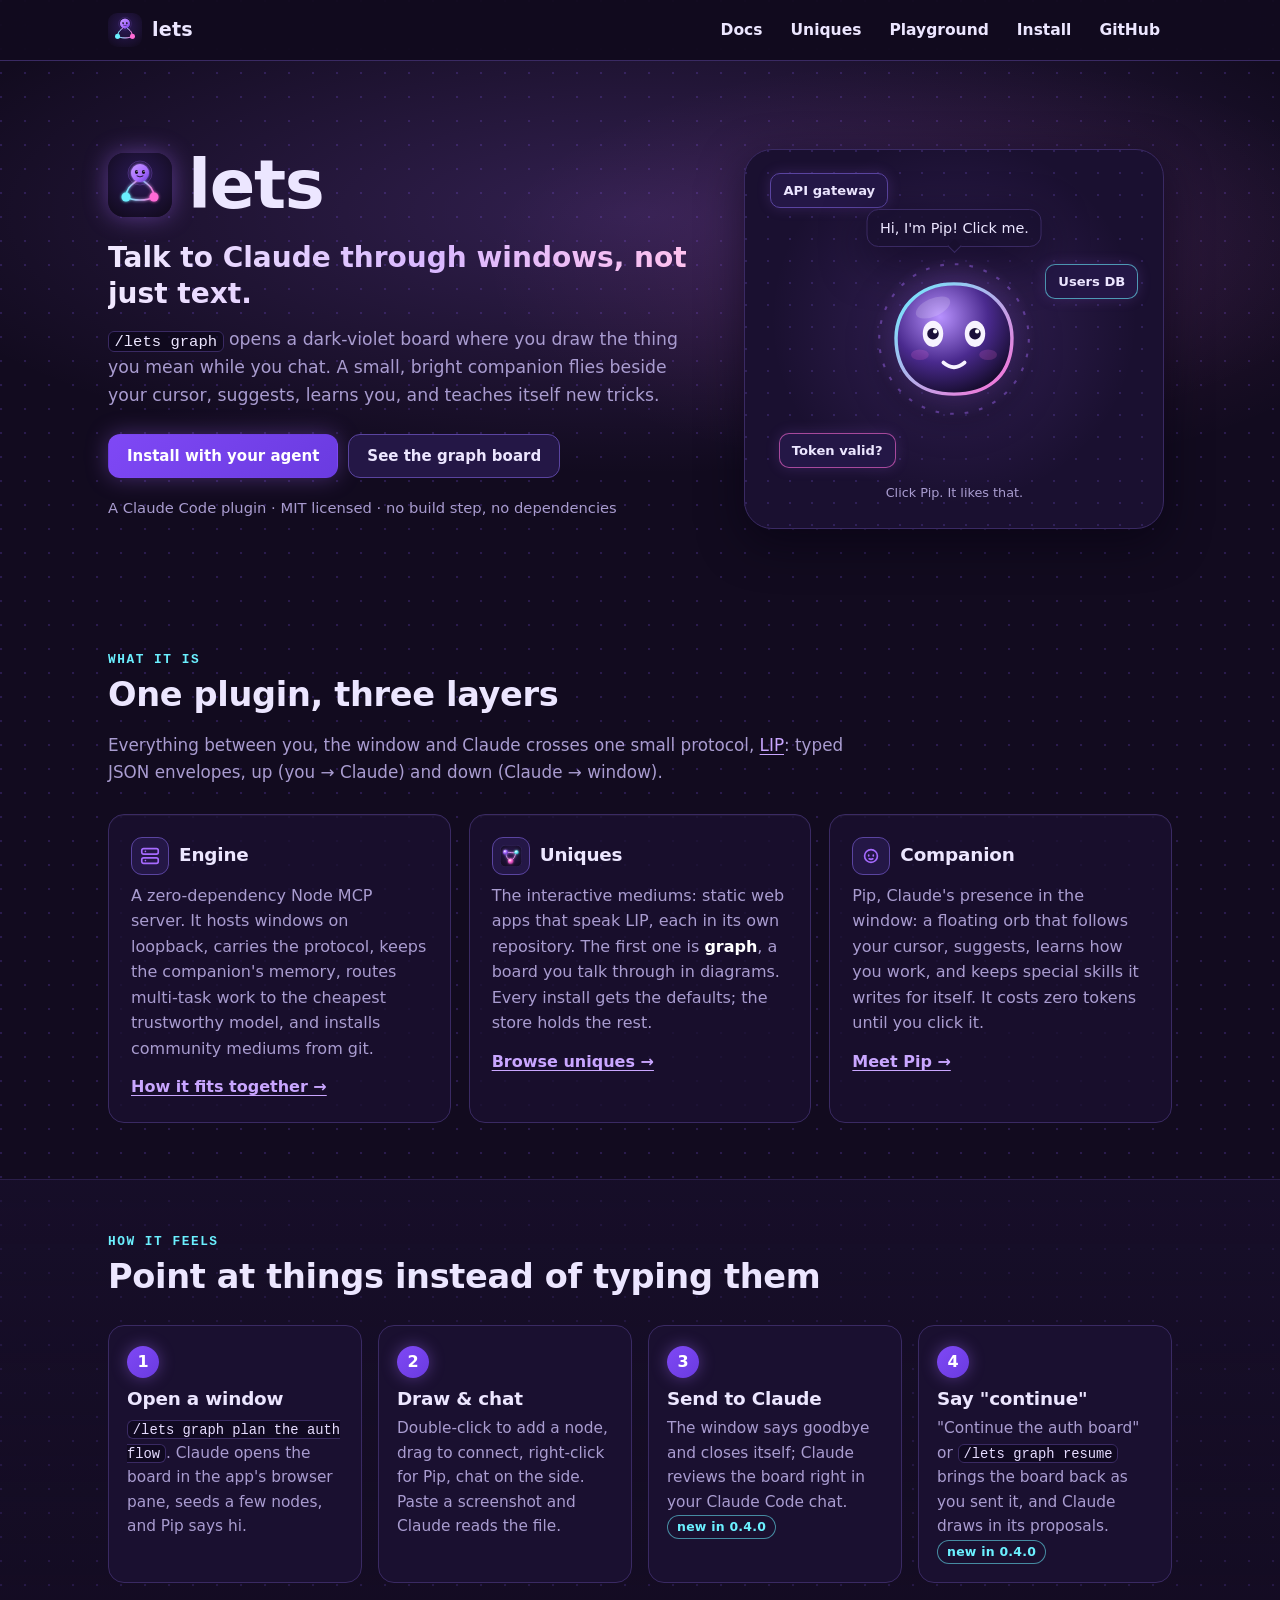
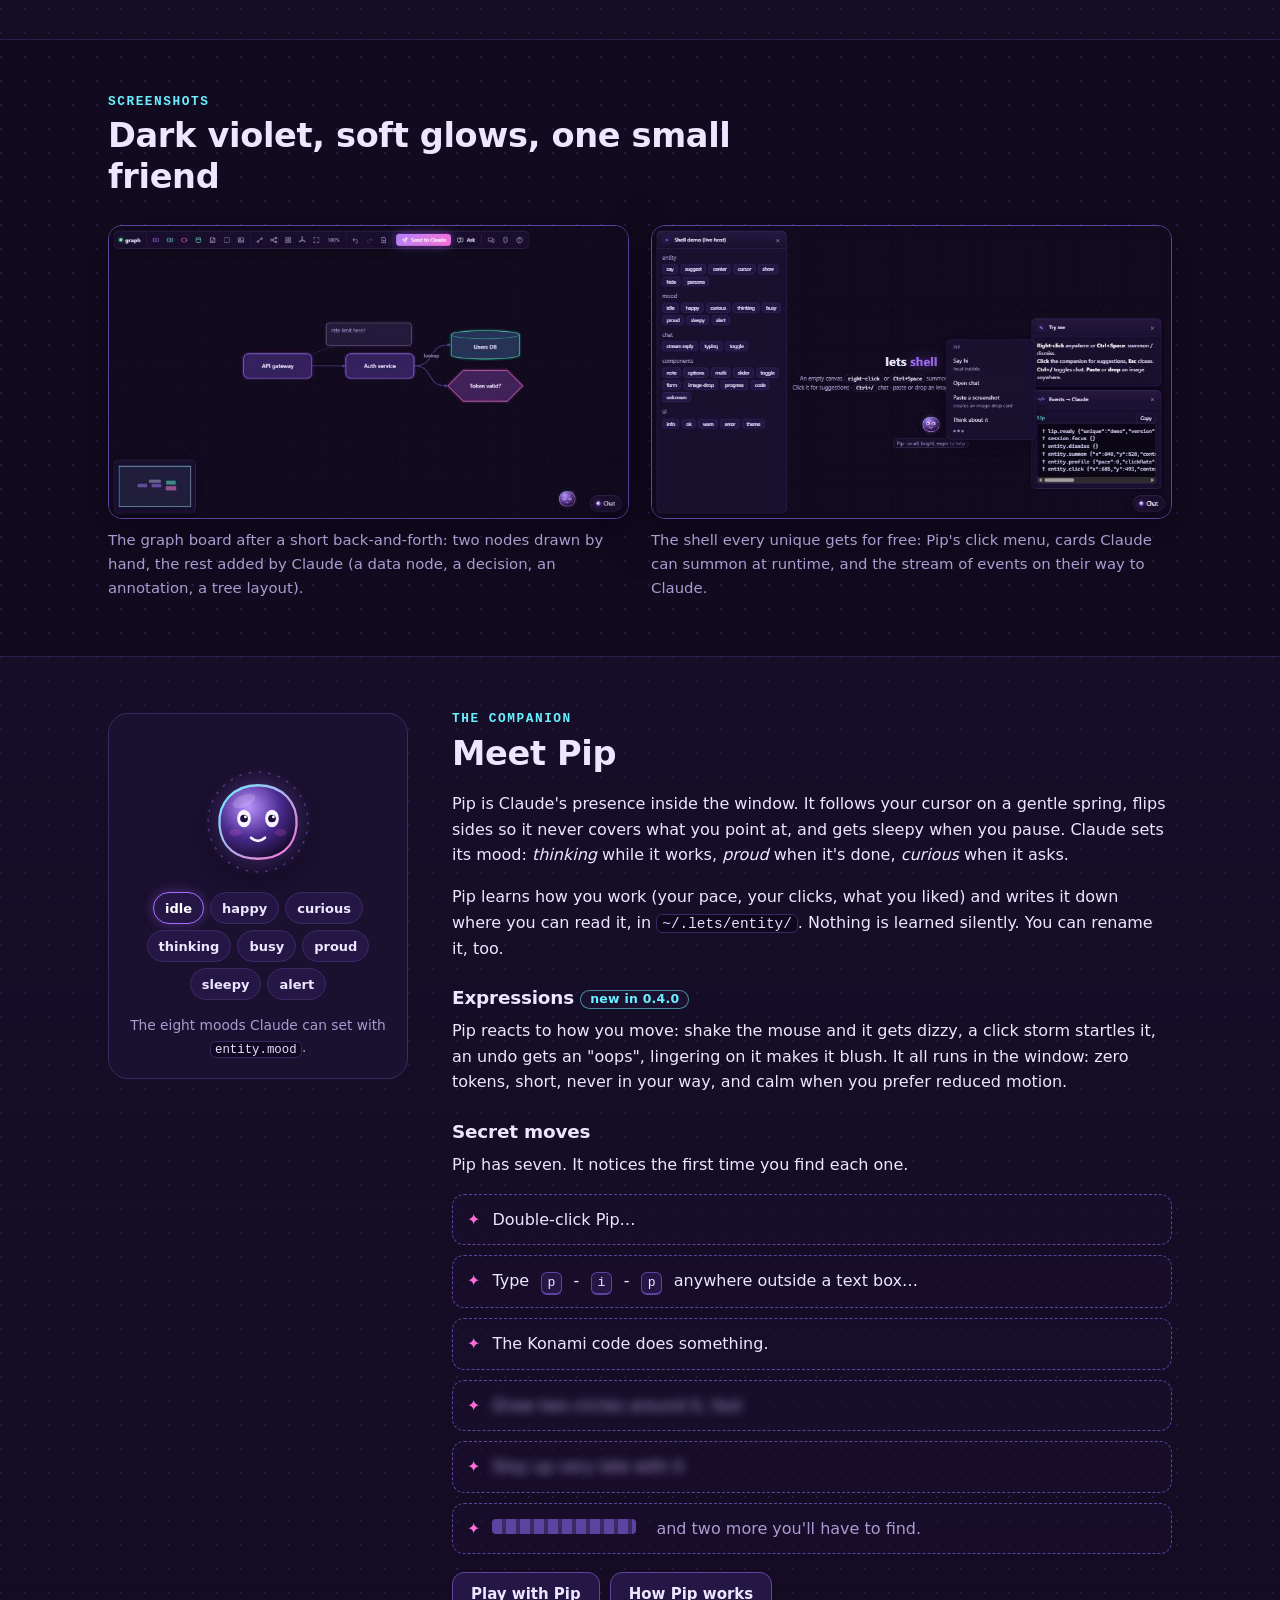
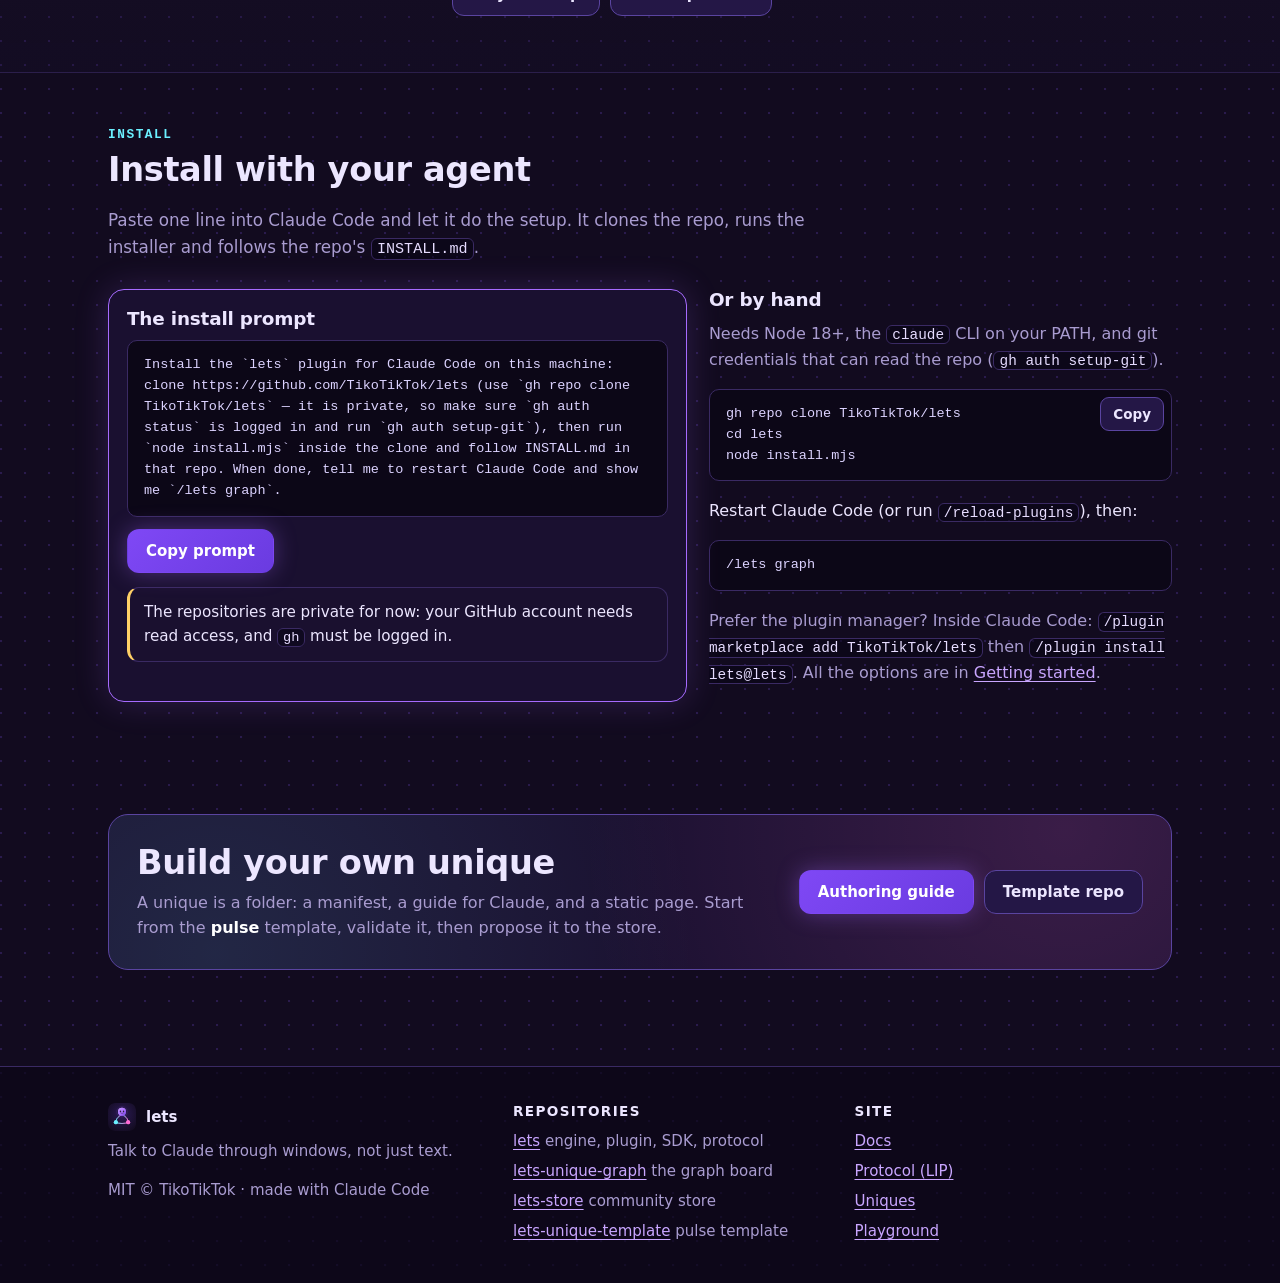
==== index.html @ 028261a5 "site: landing, docs (getting started, companion, uniques, graph, protocol, architecture), uniques, P" ====
<!doctype html>
<html lang="en">
<head>
  <meta charset="utf-8">
  <meta name="viewport" content="width=device-width, initial-scale=1">
  <title>lets</title>
  <meta name="description" content="lets is a Claude Code plugin: talk to Claude through interactive windows (a graph board first), with a small companion, Pip, that flies beside your cursor.">
  <meta name="theme-color" content="#120b1f">
  <link rel="icon" href="./assets/logo.svg" type="image/svg+xml">
  <link rel="stylesheet" href="./css/site.css">
  <script type="module" src="./js/site.js"></script>
</head>
<body>
<a class="skip-link" href="#main">Skip to content</a>
<header class="site-header">
  <div class="wrap">
    <a class="brand" href="./index.html"><img src="./assets/logo.svg" alt="" width="34" height="34">lets</a>
    <button class="btn btn-sm nav-toggle" type="button" aria-expanded="false" aria-controls="site-nav">Menu</button>
    <nav class="site-nav" id="site-nav" aria-label="Main">
      <ul>
        <li><a href="./docs/index.html">Docs</a></li>
        <li><a href="./uniques.html">Uniques</a></li>
        <li><a href="./playground.html">Playground</a></li>
        <li><a href="#install">Install</a></li>
        <li><a href="https://github.com/TikoTikTok/lets">GitHub</a></li>
      </ul>
    </nav>
  </div>
</header>

<main id="main">
  <!-- ============================================================ hero -->
  <section class="hero" aria-labelledby="hero-title">
    <div class="wrap">
      <div>
        <div class="hero-title">
          <img src="./assets/logo.svg" alt="" width="64" height="64">
          <h1 id="hero-title">lets</h1>
        </div>
        <p class="tagline">Talk to Claude through windows, not just text.</p>
        <p class="hero-lead"><code>/lets graph</code> opens a dark-violet board where you draw the thing you mean while you chat. A small, bright companion flies beside your cursor, suggests, learns you, and teaches itself new tricks.</p>
        <div class="btn-row">
          <a class="btn btn-primary" href="#install">Install with your agent</a>
          <a class="btn" href="./docs/graph.html">See the graph board</a>
        </div>
        <p class="dim" style="margin-top:18px;font-size:.92rem">A Claude Code plugin · MIT licensed · no build step, no dependencies</p>
      </div>

      <div class="hero-stage">
        <div class="stage-card">
          <span class="stage-node n1" aria-hidden="true">API gateway</span>
          <span class="stage-node n2" aria-hidden="true">Users DB</span>
          <span class="stage-node n3" aria-hidden="true">Token valid?</span>
          <div class="pip-holder">
            <div class="pip-bubble" role="status" data-open="false"></div>
            <button class="pip" id="pip-hero" type="button" data-mood="idle" data-doze="1"
              data-greet="Hi, I'm Pip! Click me."
              data-lines="Right-click anywhere in a window to call me.|Draw it. Claude reads the same board.|Press Send to Claude and I'll see you in the chat ✦|I learn how you work, and I write it down."
              aria-label="Pip, the companion. Press to boop.">
              <span class="pip-bob"><span class="pip-squash">
                <svg viewBox="-32 -32 64 64" aria-hidden="true" focusable="false">
                  <defs>
                    <radialGradient id="pa1"><stop offset="0" class="g0"/><stop offset="1" class="g1"/></radialGradient>
                    <radialGradient id="pb1" cx="38%" cy="30%" r="75%"><stop offset="0" class="b0"/><stop offset=".55" class="b1"/><stop offset="1" class="b2"/></radialGradient>
                    <linearGradient id="pr1" x1="0" y1="0" x2="1" y2="1"><stop offset="0" class="r0"/><stop offset="1" class="r1"/></linearGradient>
                  </defs>
                  <circle class="pip-aura" r="31" fill="url(#pa1)"/>
                  <circle class="pip-ring" r="28.5"/>
                  <g class="pip-body">
                    <path class="pip-blob" d="M0-21C14-21 23-11 22 2 21 15 12 21 0 21S-21 15-22 2C-23-11-14-21 0-21Z" fill="url(#pb1)" stroke="url(#pr1)"/>
                    <ellipse class="pip-shine" cx="-8" cy="-12" rx="7" ry="3.4" transform="rotate(-24 -8 -12)"/>
                    <ellipse class="pip-cheek" cx="-13" cy="6" rx="3.4" ry="2"/><ellipse class="pip-cheek" cx="13" cy="6" rx="3.4" ry="2"/>
                    <g class="pip-blinker">
                      <g transform="translate(-8 -2)"><g class="pip-eye pip-eye-l"><ellipse class="pip-white" rx="3.9" ry="5"/><g class="pip-pupil"><circle r="2.2"/><circle class="pip-glint" cx=".8" cy="-.9" r=".8"/></g><path class="pip-arc" d="M-3.8 1.4Q0-3.6 3.8 1.4"/></g></g>
                      <g transform="translate(8 -2)"><g class="pip-eye pip-eye-r"><ellipse class="pip-white" rx="3.9" ry="5"/><g class="pip-pupil"><circle r="2.2"/><circle class="pip-glint" cx=".8" cy="-.9" r=".8"/></g><path class="pip-arc" d="M-3.8 1.4Q0-3.6 3.8 1.4"/></g></g>
                    </g>
                    <path class="pip-mouth pip-m-smile" d="M-4 9Q0 12.5 4 9"/><path class="pip-mouth pip-m-flat" d="M-3 10.5H3"/><ellipse class="pip-mouth pip-m-o" cx="0" cy="10.5" rx="2" ry="2.4"/>
                    <text class="pip-z" x="13" y="-15">z</text>
                  </g>
                  <g class="pip-orbit"><circle cx="0" cy="-28.5" r="2.6"/></g>
                </svg>
              </span></span>
              <svg class="pip-heart" viewBox="0 0 24 24" aria-hidden="true" focusable="false"><path fill="currentColor" d="M12 21s-7.5-4.6-9.6-9.2C1 8.6 3 5 6.6 5c2.1 0 3.6 1.2 4.4 2.6h2C13.8 6.2 15.3 5 17.4 5 21 5 23 8.6 21.6 11.8 19.5 16.4 12 21 12 21z"/></svg>
            </button>
          </div>
          <p class="stage-hint">Click Pip. It likes that.</p>
        </div>
      </div>
    </div>
  </section>

  <!-- ============================================================ (a) what it is -->
  <section class="section" aria-labelledby="what-title">
    <div class="wrap">
      <div class="section-head">
        <span class="eyebrow">What it is</span>
        <h2 id="what-title">One plugin, three layers</h2>
        <p>Everything between you, the window and Claude crosses one small protocol, <a href="./docs/protocol.html">LIP</a>: typed JSON envelopes, up (you → Claude) and down (Claude → window).</p>
      </div>
      <div class="cards">
        <article class="card">
          <h3><span class="card-icon" aria-hidden="true"><svg viewBox="0 0 24 24" fill="none" stroke="currentColor" stroke-width="1.8" stroke-linecap="round"><rect x="3" y="4" width="18" height="6" rx="2"/><rect x="3" y="14" width="18" height="6" rx="2"/><path d="M7 7h.01M7 17h.01"/></svg></span>Engine</h3>
          <p>A zero-dependency Node MCP server. It hosts windows on loopback, carries the protocol, keeps the companion's memory, routes multi-task work to the cheapest trustworthy model, and installs community mediums from git.</p>
          <p><a class="more" href="./docs/architecture.html">How it fits together →</a></p>
        </article>
        <article class="card">
          <h3><span class="card-icon" aria-hidden="true"><img src="./assets/graph-icon.svg" alt="" width="22" height="22"></span>Uniques</h3>
          <p>The interactive mediums: static web apps that speak LIP, each in its own repository. The first one is <strong>graph</strong>, a board you talk through in diagrams. Every install gets the defaults; the store holds the rest.</p>
          <p><a class="more" href="./uniques.html">Browse uniques →</a></p>
        </article>
        <article class="card">
          <h3><span class="card-icon" aria-hidden="true"><svg viewBox="0 0 24 24" fill="none" stroke="currentColor" stroke-width="1.8" stroke-linecap="round"><circle cx="12" cy="12" r="7"/><path d="M9.5 11v1M14.5 11v1M10 15c1.2.8 2.8.8 4 0"/></svg></span>Companion</h3>
          <p>Pip, Claude's presence in the window: a floating orb that follows your cursor, suggests, learns how you work, and keeps special skills it writes for itself. It costs zero tokens until you click it.</p>
          <p><a class="more" href="./docs/companion.html">Meet Pip →</a></p>
        </article>
      </div>
    </div>
  </section>

  <!-- ============================================================ (b) how it feels -->
  <section class="section section-alt" aria-labelledby="feel-title">
    <div class="wrap">
      <div class="section-head">
        <span class="eyebrow">How it feels</span>
        <h2 id="feel-title">Point at things instead of typing them</h2>
      </div>
      <ol class="steps">
        <li>
          <h3>Open a window</h3>
          <p><code>/lets graph plan the auth flow</code>. Claude opens the board in the app's browser pane, seeds a few nodes, and Pip says hi.</p>
        </li>
        <li>
          <h3>Draw &amp; chat</h3>
          <p>Double-click to add a node, drag to connect, right-click for Pip, chat on the side. Paste a screenshot and Claude reads the file.</p>
        </li>
        <li>
          <h3>Send to Claude</h3>
          <p>The window says goodbye and closes itself; Claude reviews the board right in your Claude Code chat. <span class="badge badge-new">new in 0.4.0</span></p>
        </li>
        <li>
          <h3>Say "continue"</h3>
          <p>"Continue the auth board" or <code>/lets graph resume</code> brings the board back as you sent it, and Claude draws in its proposals. <span class="badge badge-new">new in 0.4.0</span></p>
        </li>
      </ol>
    </div>
  </section>

  <!-- ============================================================ (c) screenshots -->
  <section class="section" aria-labelledby="shots-title">
    <div class="wrap">
      <div class="section-head">
        <span class="eyebrow">Screenshots</span>
        <h2 id="shots-title">Dark violet, soft glows, one small friend</h2>
      </div>
      <div class="shots">
        <figure class="shot">
          <img src="./assets/screenshot-graph.jpg" width="800" height="450" loading="lazy"
            alt="The graph board: an API gateway node connects to an Auth service node, which looks up a Users DB and leads to a 'Token valid?' decision; a sticky note asks 'rate-limit here?'; Pip floats bottom-right next to the Chat button.">
          <figcaption>The graph board after a short back-and-forth: two nodes drawn by hand, the rest added by Claude (a data node, a decision, an annotation, a tree layout).</figcaption>
        </figure>
        <figure class="shot">
          <img src="./assets/screenshot-companion.jpg" width="800" height="450" loading="lazy"
            alt="The shell demo: a control panel on the left, Pip in the middle with its suggestion menu open (Say hi, Open chat, Paste a screenshot, Think about it), and on the right a help card and a live log of events on their way to Claude.">
          <figcaption>The shell every unique gets for free: Pip's click menu, cards Claude can summon at runtime, and the stream of events on their way to Claude.</figcaption>
        </figure>
      </div>
    </div>
  </section>

  <!-- ============================================================ (d) Pip -->
  <section class="section section-alt" aria-labelledby="pip-title">
    <div class="wrap pip-teaser">
      <div class="pip-panel">
        <div class="pip-holder">
          <div class="pip-bubble" role="status" data-open="false"></div>
          <button class="pip pip-sm" id="pip-moods" type="button" data-mood="idle" aria-label="Pip, showing a mood. Press to boop.">
            <span class="pip-bob"><span class="pip-squash">
              <svg viewBox="-32 -32 64 64" aria-hidden="true" focusable="false">
                <defs>
                  <radialGradient id="pa2"><stop offset="0" class="g0"/><stop offset="1" class="g1"/></radialGradient>
                  <radialGradient id="pb2" cx="38%" cy="30%" r="75%"><stop offset="0" class="b0"/><stop offset=".55" class="b1"/><stop offset="1" class="b2"/></radialGradient>
                  <linearGradient id="pr2" x1="0" y1="0" x2="1" y2="1"><stop offset="0" class="r0"/><stop offset="1" class="r1"/></linearGradient>
                </defs>
                <circle class="pip-aura" r="31" fill="url(#pa2)"/>
                <circle class="pip-ring" r="28.5"/>
                <g class="pip-body">
                  <path class="pip-blob" d="M0-21C14-21 23-11 22 2 21 15 12 21 0 21S-21 15-22 2C-23-11-14-21 0-21Z" fill="url(#pb2)" stroke="url(#pr2)"/>
                  <ellipse class="pip-shine" cx="-8" cy="-12" rx="7" ry="3.4" transform="rotate(-24 -8 -12)"/>
                  <ellipse class="pip-cheek" cx="-13" cy="6" rx="3.4" ry="2"/><ellipse class="pip-cheek" cx="13" cy="6" rx="3.4" ry="2"/>
                  <g class="pip-blinker">
                    <g transform="translate(-8 -2)"><g class="pip-eye pip-eye-l"><ellipse class="pip-white" rx="3.9" ry="5"/><g class="pip-pupil"><circle r="2.2"/><circle class="pip-glint" cx=".8" cy="-.9" r=".8"/></g><path class="pip-arc" d="M-3.8 1.4Q0-3.6 3.8 1.4"/></g></g>
                    <g transform="translate(8 -2)"><g class="pip-eye pip-eye-r"><ellipse class="pip-white" rx="3.9" ry="5"/><g class="pip-pupil"><circle r="2.2"/><circle class="pip-glint" cx=".8" cy="-.9" r=".8"/></g><path class="pip-arc" d="M-3.8 1.4Q0-3.6 3.8 1.4"/></g></g>
                  </g>
                  <path class="pip-mouth pip-m-smile" d="M-4 9Q0 12.5 4 9"/><path class="pip-mouth pip-m-flat" d="M-3 10.5H3"/><ellipse class="pip-mouth pip-m-o" cx="0" cy="10.5" rx="2" ry="2.4"/>
                  <text class="pip-z" x="13" y="-15">z</text>
                </g>
                <g class="pip-orbit"><circle cx="0" cy="-28.5" r="2.6"/></g>
              </svg>
            </span></span>
            <svg class="pip-heart" viewBox="0 0 24 24" aria-hidden="true" focusable="false"><path fill="currentColor" d="M12 21s-7.5-4.6-9.6-9.2C1 8.6 3 5 6.6 5c2.1 0 3.6 1.2 4.4 2.6h2C13.8 6.2 15.3 5 17.4 5 21 5 23 8.6 21.6 11.8 19.5 16.4 12 21 12 21z"/></svg>
          </button>
        </div>
        <div class="mood-chips" role="group" aria-label="Pip's moods" data-pip-controls="pip-moods">
          <button class="chip" type="button" data-mood="idle" aria-pressed="true">idle</button>
          <button class="chip" type="button" data-mood="happy" aria-pressed="false">happy</button>
          <button class="chip" type="button" data-mood="curious" aria-pressed="false">curious</button>
          <button class="chip" type="button" data-mood="thinking" aria-pressed="false">thinking</button>
          <button class="chip" type="button" data-mood="busy" aria-pressed="false">busy</button>
          <button class="chip" type="button" data-mood="proud" aria-pressed="false">proud</button>
          <button class="chip" type="button" data-mood="sleepy" aria-pressed="false">sleepy</button>
          <button class="chip" type="button" data-mood="alert" aria-pressed="false">alert</button>
        </div>
        <p class="dim" style="margin:0;font-size:.86rem;text-align:center">The eight moods Claude can set with <code>entity.mood</code>.</p>
      </div>

      <div>
        <span class="eyebrow">The companion</span>
        <h2 id="pip-title">Meet Pip</h2>
        <p>Pip is Claude's presence inside the window. It follows your cursor on a gentle spring, flips sides so it never covers what you point at, and gets sleepy when you pause. Claude sets its mood: <em>thinking</em> while it works, <em>proud</em> when it's done, <em>curious</em> when it asks.</p>
        <p>Pip learns how you work (your pace, your clicks, what you liked) and writes it down where you can read it, in <code>~/.lets/entity/</code>. Nothing is learned silently. You can rename it, too.</p>

        <h3 style="margin-top:1.4em">Expressions <span class="badge badge-new">new in 0.4.0</span></h3>
        <p>Pip reacts to how you move: shake the mouse and it gets dizzy, a click storm startles it, an undo gets an "oops", lingering on it makes it blush. It all runs in the window: zero tokens, short, never in your way, and calm when you prefer reduced motion.</p>

        <h3 style="margin-top:1.4em">Secret moves</h3>
        <p>Pip has seven. It notices the first time you find each one.</p>
        <ul class="secrets">
          <li>Double-click Pip…</li>
          <li>Type <kbd>p</kbd>-<kbd>i</kbd>-<kbd>p</kbd> anywhere outside a text box…</li>
          <li>The Konami code does something.</li>
          <li><span class="sr-only">Redacted secret.</span><span class="redacted" aria-hidden="true">Draw two circles around it, fast</span></li>
          <li><span class="sr-only">Redacted secret.</span><span class="redacted" aria-hidden="true">Stay up very late with it</span></li>
          <li><span class="sr-only">Two redacted secrets.</span><span class="redacted-bar" aria-hidden="true"></span><span class="dim" style="margin-left:.5em">and two more you'll have to find.</span></li>
        </ul>
        <div class="btn-row">
          <a class="btn" href="./playground.html">Play with Pip</a>
          <a class="btn" href="./docs/companion.html">How Pip works</a>
        </div>
      </div>
    </div>
  </section>

  <!-- ============================================================ (e) install -->
  <section class="section" id="install" aria-labelledby="install-title">
    <div class="wrap">
      <div class="section-head">
        <span class="eyebrow">Install</span>
        <h2 id="install-title">Install with your agent</h2>
        <p>Paste one line into Claude Code and let it do the setup. It clones the repo, runs the installer and follows the repo's <code>INSTALL.md</code>.</p>
      </div>
      <div class="install">
        <div class="copy-box">
          <h3>The install prompt</h3>
          <pre class="wrap-text" id="install-prompt">Install the `lets` plugin for Claude Code on this machine: clone https://github.com/TikoTikTok/lets (use `gh repo clone TikoTikTok/lets` — it is private, so make sure `gh auth status` is logged in and run `gh auth setup-git`), then run `node install.mjs` inside the clone and follow INSTALL.md in that repo. When done, tell me to restart Claude Code and show me `/lets graph`.</pre>
          <div>
            <button class="btn btn-primary" type="button" data-copy="install-prompt">Copy prompt</button>
            <span class="copy-status" role="status" aria-live="polite"></span>
          </div>
          <p class="note note-warn" style="margin:14px 0 0">The repositories are private for now: your GitHub account needs read access, and <code>gh</code> must be logged in.</p>
        </div>

        <div>
          <h3>Or by hand</h3>
          <p class="dim">Needs Node 18+, the <code>claude</code> CLI on your PATH, and git credentials that can read the repo (<code>gh auth setup-git</code>).</p>
          <div class="pre-wrap">
            <pre id="manual-cmds"><code>gh repo clone TikoTikTok/lets
cd lets
node install.mjs</code></pre>
            <button class="btn btn-sm btn-copy" type="button" data-copy="manual-cmds">Copy</button>
          </div>
          <p>Restart Claude Code (or run <code>/reload-plugins</code>), then:</p>
          <pre><code>/lets graph</code></pre>
          <p class="dim">Prefer the plugin manager? Inside Claude Code: <code>/plugin marketplace add TikoTikTok/lets</code> then <code>/plugin install lets@lets</code>. All the options are in <a href="./docs/getting-started.html">Getting started</a>.</p>
        </div>
      </div>
    </div>
  </section>

  <!-- ============================================================ (f) build your own -->
  <section class="section" aria-labelledby="build-title">
    <div class="wrap">
      <div class="cta-band">
        <div>
          <h2 id="build-title">Build your own unique</h2>
          <p>A unique is a folder: a manifest, a guide for Claude, and a static page. Start from the <strong>pulse</strong> template, validate it, then propose it to the store.</p>
        </div>
        <div class="btn-row">
          <a class="btn btn-primary" href="./docs/uniques.html">Authoring guide</a>
          <a class="btn" href="https://github.com/TikoTikTok/lets-unique-template">Template repo</a>
        </div>
      </div>
    </div>
  </section>
</main>

<footer class="site-footer">
  <div class="wrap">
    <div>
      <div class="footer-brand"><img src="./assets/logo.svg" alt="" width="28" height="28">lets</div>
      <p>Talk to Claude through windows, not just text.</p>
      <p>MIT © TikoTikTok · made with Claude Code</p>
    </div>
    <div>
      <h2>Repositories</h2>
      <ul>
        <li><a href="https://github.com/TikoTikTok/lets">lets</a> <span class="dim">engine, plugin, SDK, protocol</span></li>
        <li><a href="https://github.com/TikoTikTok/lets-unique-graph">lets-unique-graph</a> <span class="dim">the graph board</span></li>
        <li><a href="https://github.com/TikoTikTok/lets-store">lets-store</a> <span class="dim">community store</span></li>
        <li><a href="https://github.com/TikoTikTok/lets-unique-template">lets-unique-template</a> <span class="dim">pulse template</span></li>
      </ul>
    </div>
    <div>
      <h2>Site</h2>
      <ul>
        <li><a href="./docs/index.html">Docs</a></li>
        <li><a href="./docs/protocol.html">Protocol (LIP)</a></li>
        <li><a href="./uniques.html">Uniques</a></li>
        <li><a href="./playground.html">Playground</a></li>
      </ul>
    </div>
  </div>
</footer>
</body>
</html>
---- css/site.css ----
/* lets-site — one stylesheet for the whole site.
   Theme colours are the exact "deep violet" variables from lets/sdk/lets-shell.css.
   No web fonts, no external images. Every path in this file is relative. */

:root {
  --lets-bg: #120b1f;          /* page */
  --lets-bg-2: #1a1030;        /* panels */
  --lets-bg-3: #241746;        /* cards, nodes */
  --lets-line: #3a2a63;        /* borders, edges */
  --lets-line-2: #5a44a0;      /* hover borders */
  --lets-fg: #ece6ff;          /* text */
  --lets-fg-dim: #a99cd0;      /* secondary text */
  --lets-accent: #a66bff;      /* primary accent (violet) */
  --lets-accent-2: #ff6bd6;    /* magenta accent */
  --lets-accent-3: #6bf0ff;    /* cyan accent, selection glow */
  --lets-ok: #5ef2a6; --lets-warn: #ffd166; --lets-err: #ff6b8b;
  --lets-glow: 0 0 24px rgba(166,107,255,.45);
  --lets-radius: 12px;
  --lets-font: ui-sans-serif, "Segoe UI", Inter, system-ui, sans-serif;
  --lets-mono: ui-monospace, "Cascadia Code", Consolas, monospace;
  --lets-grid-dot: #2a1b4d;
  --lets-glass: rgba(26, 16, 48, .84);
  --lets-shadow: 0 14px 44px rgba(6, 2, 16, .55);

  /* site extras (derived from the theme) */
  --site-link: #c9a6ff;        /* lighter violet: >= 4.5:1 on every surface */
  --site-code-bg: #0c0717;
  --site-max: 1120px;
  --site-gutter: 16px;
  --site-header-h: 60px;
  color-scheme: dark;
}

/* ------------------------------------------------------------------ base */
*, *::before, *::after { box-sizing: border-box; }
html { -webkit-text-size-adjust: 100%; text-size-adjust: 100%; scroll-padding-top: calc(var(--site-header-h) + 12px); }
@media (prefers-reduced-motion: no-preference) { html { scroll-behavior: smooth; } }

/* explicit background + colour: stays readable even when a reader forces a light scheme */
body {
  margin: 0;
  min-height: 100vh;
  background-color: var(--lets-bg);
  background-image: radial-gradient(circle at 1px 1px, var(--lets-grid-dot) 1px, transparent 1.6px);
  background-size: 24px 24px;
  color: var(--lets-fg);
  font: 16px/1.6 var(--lets-font);
  -webkit-font-smoothing: antialiased;
  overflow-x: hidden;
}
img, svg { max-width: 100%; }
img { height: auto; display: block; }
a { color: var(--site-link); text-decoration-thickness: 1px; text-underline-offset: 3px; }
a:hover { color: #e2cfff; }
:focus-visible { outline: 2px solid var(--lets-accent-3); outline-offset: 3px; border-radius: 4px; }
h1, h2, h3, h4 { line-height: 1.2; margin: 0 0 .5em; font-weight: 700; letter-spacing: -.01em; }
h1 { font-size: clamp(2.1rem, 6vw, 3.6rem); }
h2 { font-size: clamp(1.5rem, 3.6vw, 2.1rem); }
h3 { font-size: 1.15rem; }
p, li, td, th, dd, figcaption { overflow-wrap: break-word; }
p { margin: 0 0 1em; }
ul, ol { padding-left: 1.3em; }
strong { color: #fff; font-weight: 650; }
hr { border: 0; border-top: 1px solid var(--lets-line); margin: 2.5rem 0; }
.dim { color: var(--lets-fg-dim); }
.sr-only { position: absolute !important; width: 1px; height: 1px; padding: 0; margin: -1px; overflow: hidden; clip: rect(0 0 0 0); white-space: nowrap; border: 0; }

.skip-link { position: absolute; left: 12px; top: -60px; z-index: 100; padding: 8px 14px; border-radius: 8px; background: var(--lets-bg-3); border: 1px solid var(--lets-accent); color: var(--lets-fg); }
.skip-link:focus { top: 10px; }

.wrap { width: 100%; max-width: var(--site-max); margin: 0 auto; padding: 0 var(--site-gutter); }
@media (min-width: 768px) { :root { --site-gutter: 28px; } }

/* inline code + code blocks */
code, kbd, samp { font-family: var(--lets-mono); font-size: .9em; }
:not(pre) > code { background: rgba(8, 4, 20, .55); border: 1px solid var(--lets-line); border-radius: 6px; padding: .05em .35em; color: #e6dcff; overflow-wrap: anywhere; }
kbd { display: inline-block; padding: 0 .4em; border: 1px solid var(--lets-line-2); border-bottom-width: 2px; border-radius: 6px; background: var(--lets-bg-3); color: var(--lets-fg); font-size: .82em; line-height: 1.5; }
pre {
  margin: 0 0 1.25em; padding: 14px 16px; max-width: 100%; overflow-x: auto;
  background: var(--site-code-bg); border: 1px solid var(--lets-line); border-radius: 10px;
  font: 13.5px/1.55 var(--lets-mono); color: #dcd3ff; tab-size: 2;
}
pre code { font-size: inherit; }
pre .c { color: #8c7fb8; }          /* comments in hand-highlighted blocks (≥ 4.5:1 on the code background) */
pre .k { color: var(--lets-accent-3); }
pre .s { color: #ffb4ec; }
pre.wrap-text { white-space: pre-wrap; overflow-wrap: anywhere; }

/* tables */
.table-wrap { max-width: 100%; overflow-x: auto; margin: 0 0 1.4em; border: 1px solid var(--lets-line); border-radius: 10px; background: rgba(26, 16, 48, .6); }
table { width: 100%; border-collapse: collapse; font-size: .94rem; }
th, td { text-align: left; vertical-align: top; padding: 9px 12px; border-bottom: 1px solid var(--lets-line); }
th { background: var(--lets-bg-2); color: var(--lets-fg); font-weight: 650; white-space: nowrap; }
tr:last-child td { border-bottom: 0; }
td code { white-space: normal; }

/* buttons */
.btn {
  display: inline-flex; align-items: center; justify-content: center; gap: 8px;
  min-height: 44px; padding: 10px 18px; border-radius: 12px;
  border: 1px solid var(--lets-line-2); background: var(--lets-bg-3); color: var(--lets-fg);
  font: 600 15px/1.2 var(--lets-font); text-decoration: none; cursor: pointer;
  transition: border-color .15s, box-shadow .15s, background-color .15s, transform .15s;
}
.btn:hover { color: #fff; border-color: var(--lets-accent); box-shadow: 0 0 18px rgba(166, 107, 255, .3); }
.btn:active { transform: translateY(1px); }
.btn-primary { background: linear-gradient(135deg, #7f48f5, #6a3be0); border-color: transparent; color: #fff; box-shadow: 0 0 22px rgba(166, 107, 255, .35); }
.btn-primary:hover { box-shadow: 0 0 30px rgba(166, 107, 255, .55); }
.btn[aria-pressed="true"] { border-color: var(--lets-accent); color: #fff; box-shadow: 0 0 14px rgba(166, 107, 255, .4); background: #2f1d5c; }
.btn-sm { min-height: 34px; padding: 6px 12px; font-size: 13.5px; border-radius: 9px; }
.btn[aria-disabled="true"], .btn:disabled { opacity: .55; cursor: not-allowed; box-shadow: none; }
.btn[aria-disabled="true"]:hover, .btn:disabled:hover { border-color: var(--lets-line-2); color: var(--lets-fg); }
.btn-row { display: flex; flex-wrap: wrap; gap: 10px; }

.badge { display: inline-block; padding: 1px 9px; border-radius: 999px; border: 1px solid var(--lets-line-2); background: var(--lets-bg-2); color: var(--lets-fg); font-size: .78rem; font-weight: 600; letter-spacing: .02em; vertical-align: middle; white-space: nowrap; }
.badge-new { border-color: rgba(107, 240, 255, .55); color: var(--lets-accent-3); }
.badge-ok { border-color: rgba(94, 242, 166, .5); color: var(--lets-ok); }

/* ---------------------------------------------------------------- header */
.site-header { position: sticky; top: 0; z-index: 50; background: rgba(18, 11, 31, .86); -webkit-backdrop-filter: blur(14px) saturate(1.2); backdrop-filter: blur(14px) saturate(1.2); border-bottom: 1px solid var(--lets-line); }
.site-header .wrap { display: flex; align-items: center; justify-content: space-between; gap: 12px; min-height: var(--site-header-h); }
.brand { display: inline-flex; align-items: center; gap: 10px; color: var(--lets-fg); text-decoration: none; font-weight: 750; font-size: 1.2rem; letter-spacing: .01em; }
.brand img { width: 34px; height: 34px; border-radius: 9px; }
.brand:hover { color: #fff; }
.site-nav ul { list-style: none; margin: 0; padding: 0; display: flex; align-items: center; gap: 4px; }
.site-nav a { display: block; padding: 8px 12px; border-radius: 9px; color: var(--lets-fg); text-decoration: none; font-weight: 550; font-size: .97rem; }
.site-nav a:hover { background: var(--lets-bg-3); color: #fff; }
.site-nav a[aria-current="page"] { background: var(--lets-bg-3); box-shadow: inset 0 -2px 0 var(--lets-accent); }
.nav-toggle { display: none; }
@media (max-width: 719px) {
  .nav-toggle { display: inline-flex; }
  .js .site-nav { display: none; position: absolute; left: 0; right: 0; top: 100%; padding: 8px var(--site-gutter) 14px; background: var(--lets-bg-2); border-bottom: 1px solid var(--lets-line); box-shadow: var(--lets-shadow); }
  .js .site-nav[data-open="true"] { display: block; }
  .js .site-nav ul { flex-direction: column; align-items: stretch; }
  .site-nav ul { flex-wrap: wrap; }
  .site-nav a { padding: 10px 12px; }
  html:not(.js) .site-header .wrap { flex-wrap: wrap; padding-bottom: 8px; }
  html:not(.js) .nav-toggle { display: none; }
}

/* ------------------------------------------------------------------ hero */
.hero { position: relative; padding: 56px 0 40px; overflow: hidden; }
.hero::before { content: ""; position: absolute; inset: -20% -10% auto; height: 520px; background: radial-gradient(closest-side, rgba(166, 107, 255, .22), transparent), radial-gradient(closest-side at 70% 60%, rgba(255, 107, 214, .12), transparent); pointer-events: none; }
.hero .wrap { position: relative; display: grid; gap: 28px; align-items: center; }
@media (min-width: 900px) { .hero .wrap { grid-template-columns: 1.15fr .85fr; gap: 40px; } .hero { padding: 84px 0 64px; } }
.hero-title { display: flex; align-items: center; gap: 16px; margin-bottom: 14px; }
.hero-title img { width: 64px; height: 64px; border-radius: 16px; box-shadow: var(--lets-glow); }
.hero-title h1 { margin: 0; font-size: clamp(2.6rem, 9vw, 4.2rem); letter-spacing: -.02em; }
.tagline { font-size: clamp(1.25rem, 3.4vw, 1.75rem); line-height: 1.3; font-weight: 650; margin: 0 0 14px; background: linear-gradient(90deg, #f1e9ff, #d9b8ff 55%, #ffc2ee); -webkit-background-clip: text; background-clip: text; color: transparent; }
.hero-lead { color: var(--lets-fg-dim); font-size: 1.08rem; max-width: 36em; margin-bottom: 24px; }
.hero-lead code { color: var(--lets-fg); }
.hero-stage { position: relative; display: grid; place-items: center; min-height: 300px; }
.stage-card { position: relative; width: min(100%, 420px); aspect-ratio: 1 / 1; max-height: 380px; display: grid; place-items: center; border-radius: 28px; border: 1px solid var(--lets-line); background: radial-gradient(circle at 50% 45%, rgba(166, 107, 255, .18), transparent 62%), var(--lets-bg-2); background-image: radial-gradient(circle at 50% 45%, rgba(166, 107, 255, .18), transparent 62%), radial-gradient(circle at 1px 1px, #2f2057 1px, transparent 1.6px); background-size: auto, 22px 22px; box-shadow: var(--lets-shadow); overflow: hidden; }
.stage-card .stage-node { position: absolute; padding: 6px 12px; border-radius: 10px; border: 1px solid var(--lets-line-2); background: var(--lets-bg-3); color: var(--lets-fg); font-size: .82rem; font-weight: 600; box-shadow: 0 0 14px rgba(166, 107, 255, .18); pointer-events: none; }
.stage-node.n1 { left: 6%; top: 6%; }
.stage-node.n2 { right: 6%; top: 30%; border-color: rgba(107, 240, 255, .6); }
.stage-node.n3 { left: 8%; bottom: 16%; border-color: rgba(255, 107, 214, .6); }
@media (max-width: 420px) { .stage-node { font-size: .74rem; padding: 4px 9px; } .stage-node.n2 { top: 8%; right: 5%; } .stage-node.n1 { top: auto; bottom: 30%; left: 4%; } }
.stage-hint { position: absolute; bottom: 12px; left: 0; right: 0; text-align: center; font-size: .8rem; color: var(--lets-fg-dim); }

/* ------------------------------------------------------------- the orb (Pip) */
.pip { --pip-glow: var(--lets-accent); --pip-tint: #7b4fe0; --pip-bob: 3.2s; position: relative; display: inline-grid; place-items: center; width: 168px; height: 168px; padding: 0; border: 0; border-radius: 50%; background: none; color: inherit; cursor: pointer; -webkit-tap-highlight-color: transparent; }
.pip:focus-visible { outline-offset: 6px; border-radius: 50%; }
.pip-sm { width: 112px; height: 112px; }
.pip-squash > svg { display: block; width: 100%; height: 100%; overflow: visible; filter: drop-shadow(0 10px 18px rgba(5, 2, 14, .55)); }
.pip-bob { width: 100%; height: 100%; animation: pip-bob var(--pip-bob) ease-in-out infinite; }
.pip-squash { width: 100%; height: 100%; transform-origin: 50% 88%; }
.pip-aura { transform-box: fill-box; transform-origin: center; animation: pip-pulse 3.6s ease-in-out infinite; }
.pip .g0 { stop-color: var(--pip-glow); stop-opacity: .55; }
.pip .g1 { stop-color: var(--pip-glow); stop-opacity: 0; }
.pip .b0 { stop-color: #b892ff; }
.pip .b1 { stop-color: #4a2a8e; }
.pip .b2 { stop-color: #120a26; }
.pip .r0 { stop-color: var(--lets-accent-3); }
.pip .r1 { stop-color: var(--lets-accent-2); }
.pip-ring { fill: none; stroke: var(--lets-accent); stroke-opacity: .42; stroke-width: .8; stroke-dasharray: 1.4 4.2; transform-box: view-box; transform-origin: 0 0; animation: pip-spin 24s linear infinite; }
.pip-body { transform-box: fill-box; transform-origin: 50% 60%; animation: pip-breathe 4.2s ease-in-out infinite; }
.pip-blob { stroke-width: 1.3; }
.pip-shine { fill: #fff; opacity: .16; }
.pip-cheek { fill: var(--lets-accent-2); opacity: .18; transition: opacity .3s; }
.pip-blinker, .pip-eye, .pip-mouth, .pip-z { transform-box: fill-box; transform-origin: center; }
.pip-eye { transition: transform .25s cubic-bezier(.3, 1.5, .5, 1); }
.pip-white { fill: #f7f3ff; transition: opacity .2s; }
.pip-pupil { fill: #1b0f3a; transition: opacity .2s; }
.pip-glint { fill: #fff; }
.pip-arc { fill: none; stroke: #f7f3ff; stroke-width: 2; stroke-linecap: round; opacity: 0; transition: opacity .2s; }
.pip-mouth { fill: none; stroke: #f7f3ff; stroke-width: 1.5; stroke-linecap: round; opacity: 0; transition: opacity .2s, transform .25s; }
.pip-m-smile { opacity: 1; }
.pip-orbit { fill: var(--lets-accent-3); opacity: 0; transform-box: view-box; transform-origin: 0 0; transition: opacity .3s; }
.pip-z { fill: var(--lets-fg-dim); font: 700 8px var(--lets-font); opacity: 0; }
.pip-blinker.blink { animation: pip-blink .17s ease-in-out; }

.pip[data-mood=happy]    { --pip-glow: var(--lets-accent-2); --pip-bob: 1.7s; }
.pip[data-mood=curious]  { --pip-glow: var(--lets-accent-3); --pip-bob: 2.4s; }
.pip[data-mood=thinking] { --pip-glow: #8f7bff; --pip-bob: 4.2s; }
.pip[data-mood=busy]     { --pip-glow: var(--lets-accent-3); --pip-bob: 1.1s; }
.pip[data-mood=proud]    { --pip-glow: var(--lets-warn); --pip-bob: 2s; }
.pip[data-mood=sleepy]   { --pip-glow: #6d5aa8; --pip-bob: 5.5s; }
.pip[data-mood=alert]    { --pip-glow: var(--lets-err); --pip-bob: .9s; }
.pip:is([data-mood=happy], [data-mood=proud]) :is(.pip-white, .pip-pupil) { opacity: 0; }
.pip:is([data-mood=happy], [data-mood=proud]) .pip-arc { opacity: 1; }
.pip:is([data-mood=happy], [data-mood=proud]) .pip-cheek { opacity: .55; }
.pip:is([data-mood=happy], [data-mood=proud]) .pip-m-smile { transform: scale(1.35); }
.pip[data-mood=curious] .pip-eye-r { transform: scale(1.18); }
.pip[data-mood=curious] .pip-eye-l { transform: scale(.9); }
.pip[data-mood=busy] .pip-eye { transform: scaleY(.72); }
.pip[data-mood=thinking] .pip-eye { transform: scaleY(.9); }
.pip[data-mood=sleepy] .pip-eye { transform: scaleY(.4); transform-origin: 50% 90%; }
.pip[data-mood=alert] .pip-eye { transform: scale(1.16); }
.pip:is([data-mood=curious], [data-mood=alert], [data-mood=thinking], [data-mood=busy], [data-mood=sleepy]) .pip-m-smile { opacity: 0; }
.pip:is([data-mood=curious], [data-mood=alert]) .pip-m-o { opacity: 1; }
.pip:is([data-mood=thinking], [data-mood=busy], [data-mood=sleepy]) .pip-m-flat { opacity: .85; }
.pip[data-mood=thinking] .pip-orbit { opacity: .95; animation: pip-spin 3.2s linear infinite; }
.pip[data-mood=busy] .pip-orbit { opacity: .95; animation: pip-spin 1s linear infinite; }
.pip[data-mood=busy] .pip-ring { animation-duration: 6s; }
.pip[data-mood=sleepy] .pip-aura { opacity: .5; }
.pip[data-mood=sleepy] .pip-z { animation: pip-z 2.6s ease-out infinite; }
.pip[data-mood=alert] .pip-aura { animation-duration: .9s; }

/* boop: squish + a heart floats up */
.pip.booped .pip-squash { animation: pip-squish .45s ease-out; }
.pip-heart { position: absolute; left: 50%; top: 8%; width: 22px; height: 22px; margin-left: -11px; color: var(--lets-accent-2); pointer-events: none; opacity: 0; }
.pip.booped .pip-heart { animation: pip-heart 1.1s ease-out; }

.pip-bubble { position: absolute; left: 50%; bottom: calc(100% + 4px); transform: translateX(-50%); width: max-content; max-width: min(260px, 80vw); padding: 8px 12px; border-radius: 12px; border: 1px solid var(--lets-line); background: var(--lets-glass); box-shadow: var(--lets-shadow); color: var(--lets-fg); font-size: .9rem; line-height: 1.4; text-align: center; opacity: 0; transition: opacity .25s, transform .25s; pointer-events: none; }
.pip-bubble[data-open="true"] { opacity: 1; transform: translateX(-50%) translateY(-4px); }
.pip-bubble::after { content: ""; position: absolute; left: 50%; top: 100%; width: 10px; height: 10px; margin: -5px 0 0 -5px; transform: rotate(45deg); background: var(--lets-bg-2); border-right: 1px solid var(--lets-line); border-bottom: 1px solid var(--lets-line); }
.pip-holder { position: relative; display: inline-grid; place-items: center; }

@keyframes pip-bob { 0%, 100% { transform: translateY(0); } 50% { transform: translateY(-7px); } }
@keyframes pip-breathe { 0%, 100% { transform: scale(1); } 50% { transform: scale(1.025, .985); } }
@keyframes pip-spin { to { transform: rotate(360deg); } }
@keyframes pip-pulse { 0%, 100% { transform: scale(1); opacity: .9; } 50% { transform: scale(1.08); opacity: 1; } }
@keyframes pip-blink { 0%, 100% { transform: scaleY(1); } 45% { transform: scaleY(.1); } }
@keyframes pip-z { 0% { opacity: 0; transform: translate(0, 0); } 30% { opacity: .9; } 100% { opacity: 0; transform: translate(6px, -10px); } }
@keyframes pip-squish { 0% { transform: none; } 30% { transform: scale(1.16, .84); } 60% { transform: scale(.94, 1.06); } 100% { transform: none; } }
@keyframes pip-heart { 0% { opacity: 0; transform: translateY(6px) scale(.6); } 20% { opacity: 1; transform: translateY(0) scale(1); } 100% { opacity: 0; transform: translateY(-44px) scale(1.1); } }

/* -------------------------------------------------------------- sections */
.section { padding: 56px 0; }
.section-alt { background: linear-gradient(180deg, rgba(26, 16, 48, .55), rgba(26, 16, 48, .2)); border-top: 1px solid rgba(58, 42, 99, .6); border-bottom: 1px solid rgba(58, 42, 99, .6); }
.section-head { max-width: 46em; margin-bottom: 28px; }
.section-head p { color: var(--lets-fg-dim); font-size: 1.05rem; margin: 0; }
.eyebrow { display: block; margin-bottom: 8px; color: var(--lets-accent-3); font: 600 .8rem/1 var(--lets-mono); letter-spacing: .12em; text-transform: uppercase; }

.cards { display: grid; gap: 18px; grid-template-columns: repeat(auto-fit, minmax(min(100%, 270px), 1fr)); }
.card { position: relative; padding: 22px; border-radius: 16px; border: 1px solid var(--lets-line); background: rgba(26, 16, 48, .78); box-shadow: inset 0 1px 0 rgba(255, 255, 255, .04); transition: border-color .2s, box-shadow .2s; }
.card:hover { border-color: var(--lets-line-2); box-shadow: 0 0 26px rgba(166, 107, 255, .14); }
.card h3 { display: flex; align-items: center; gap: 10px; margin-bottom: 8px; }
.card p { color: var(--lets-fg-dim); margin-bottom: .8em; }
.card p:last-child { margin-bottom: 0; }
.card-icon { flex: none; display: inline-grid; place-items: center; width: 38px; height: 38px; border-radius: 11px; background: var(--lets-bg-3); border: 1px solid var(--lets-line-2); color: var(--lets-accent); font-size: 1.1rem; }
.card-icon svg { width: 22px; height: 22px; }
.card .more { font-weight: 600; }

.steps { list-style: none; padding: 0; margin: 0; display: grid; gap: 16px; grid-template-columns: 1fr; counter-reset: step; }
@media (min-width: 560px) { .steps { grid-template-columns: repeat(2, minmax(0, 1fr)); } }
@media (min-width: 1040px) { .steps { grid-template-columns: repeat(4, minmax(0, 1fr)); } }
.steps li { position: relative; padding: 20px 18px 18px; border-radius: 16px; border: 1px solid var(--lets-line); background: var(--lets-bg-2); counter-increment: step; }
.steps li::before { content: counter(step); display: inline-grid; place-items: center; width: 32px; height: 32px; margin-bottom: 10px; border-radius: 50%; background: linear-gradient(135deg, #7f48f5, #6a3be0); color: #fff; font-weight: 700; box-shadow: 0 0 16px rgba(166, 107, 255, .4); }
.steps h3 { margin-bottom: 6px; }
.steps p { color: var(--lets-fg-dim); margin: 0; font-size: .96rem; }

.shots { display: grid; gap: 22px; grid-template-columns: repeat(auto-fit, minmax(min(100%, 420px), 1fr)); }
.shot { margin: 0; }
.shot img { width: 100%; border-radius: 14px; border: 1px solid var(--lets-line-2); box-shadow: var(--lets-shadow); background: var(--lets-bg-2); }
.shot figcaption { margin-top: 10px; color: var(--lets-fg-dim); font-size: .93rem; }

/* Pip teaser */
.pip-teaser { display: grid; gap: 28px; align-items: start; }
@media (min-width: 900px) { .pip-teaser { grid-template-columns: 300px 1fr; gap: 44px; } }
.pip-panel { display: grid; justify-items: center; gap: 14px; padding: 52px 18px 18px; border-radius: 20px; border: 1px solid var(--lets-line); background: var(--lets-bg-2); }
.mood-chips { display: flex; flex-wrap: wrap; justify-content: center; gap: 6px; }
.chip { min-height: 32px; padding: 4px 11px; border-radius: 999px; border: 1px solid var(--lets-line); background: var(--lets-bg-3); color: var(--lets-fg); font: 550 13px/1.2 var(--lets-font); cursor: pointer; }
.chip:hover { border-color: var(--lets-line-2); }
.chip[aria-pressed="true"] { border-color: var(--lets-accent); box-shadow: 0 0 12px rgba(166, 107, 255, .35); color: #fff; }
.secrets { list-style: none; padding: 0; margin: 0 0 18px; display: grid; gap: 10px; }
.secrets li { display: flex; gap: 12px; align-items: baseline; padding: 12px 14px; border-radius: 12px; border: 1px dashed var(--lets-line-2); background: rgba(26, 16, 48, .6); }
.secrets li::before { content: "✦"; color: var(--lets-accent-2); flex: none; }
.redacted { filter: blur(5px); user-select: none; -webkit-user-select: none; color: var(--lets-fg-dim); }
.redacted-bar { display: inline-block; width: 9em; max-width: 60%; height: .9em; border-radius: 4px; background: repeating-linear-gradient(90deg, var(--lets-line-2) 0 10px, var(--lets-line) 10px 14px); vertical-align: middle; }

/* install box */
.install { display: grid; gap: 22px; }
@media (min-width: 960px) { .install { grid-template-columns: 1.25fr 1fr; } }
.copy-box { position: relative; padding: 18px; border-radius: 16px; border: 1px solid var(--lets-accent); background: var(--lets-bg-2); box-shadow: 0 0 34px rgba(166, 107, 255, .2); }
.copy-box h3 { margin: 0 0 10px; }
.copy-box pre { margin-bottom: 12px; }
.copy-status { margin-left: 10px; color: var(--lets-ok); font-size: .9rem; }
.copy-fallback { margin-top: 10px; }
.copy-fallback textarea { width: 100%; min-height: 120px; padding: 10px; border-radius: 10px; border: 1px solid var(--lets-line-2); background: var(--site-code-bg); color: var(--lets-fg); font: 13px/1.5 var(--lets-mono); resize: vertical; }
.pre-wrap { position: relative; }
.pre-wrap .btn-copy { position: absolute; top: 8px; right: 8px; }
.pre-wrap pre { padding-right: 76px; }
.note { padding: 12px 14px; border-radius: 12px; border: 1px solid var(--lets-line); border-left: 3px solid var(--lets-accent-3); background: rgba(26, 16, 48, .7); color: var(--lets-fg); font-size: .95rem; margin: 0 0 1.25em; }
.note p:last-child { margin: 0; }
.note-warn { border-left-color: var(--lets-warn); }
.note-new { border-left-color: var(--lets-accent-2); }

.cta-band { display: grid; gap: 18px; align-items: center; padding: 28px; border-radius: 20px; border: 1px solid var(--lets-line-2); background: radial-gradient(circle at 90% 10%, rgba(255, 107, 214, .14), transparent 50%), radial-gradient(circle at 10% 90%, rgba(107, 240, 255, .1), transparent 50%), var(--lets-bg-2); }
@media (min-width: 820px) { .cta-band { grid-template-columns: 1fr auto; } }
.cta-band h2 { margin-bottom: 6px; }
.cta-band p { margin: 0; color: var(--lets-fg-dim); }

/* ---------------------------------------------------------------- footer */
.site-footer { margin-top: 40px; padding: 36px 0 44px; border-top: 1px solid var(--lets-line); background: rgba(12, 7, 23, .7); color: var(--lets-fg-dim); font-size: .94rem; }
.site-footer .wrap { display: grid; gap: 24px; }
@media (min-width: 820px) { .site-footer .wrap { grid-template-columns: 1.2fr 1fr 1fr; } }
.site-footer h2 { font-size: .85rem; letter-spacing: .1em; text-transform: uppercase; color: var(--lets-fg); margin-bottom: 10px; }
.site-footer ul { list-style: none; margin: 0; padding: 0; display: grid; gap: 6px; }
.site-footer a { color: var(--site-link); }
.footer-brand { display: flex; align-items: center; gap: 10px; color: var(--lets-fg); font-weight: 700; margin-bottom: 8px; }
.footer-brand img { width: 28px; height: 28px; border-radius: 7px; }

/* ------------------------------------------------------------------ docs */
.docs-layout { display: grid; gap: 24px; padding-top: 28px; padding-bottom: 20px; }
@media (min-width: 900px) { .docs-layout { grid-template-columns: 230px minmax(0, 1fr); gap: 44px; padding-top: 40px; } }
.docs-side { align-self: start; }
@media (min-width: 900px) { .docs-side { position: sticky; top: calc(var(--site-header-h) + 20px); max-height: calc(100vh - var(--site-header-h) - 40px); overflow-y: auto; } }
.docs-side h2 { font-size: .8rem; letter-spacing: .12em; text-transform: uppercase; color: var(--lets-fg-dim); margin: 0 0 10px; }
.docs-nav ul { list-style: none; margin: 0; padding: 0; display: grid; gap: 2px; }
.docs-nav a { display: block; padding: 7px 12px; border-radius: 9px; border-left: 2px solid transparent; color: var(--lets-fg); text-decoration: none; font-size: .96rem; }
.docs-nav a:hover { background: var(--lets-bg-3); }
.docs-nav a[aria-current="page"] { background: var(--lets-bg-3); border-left-color: var(--lets-accent); color: #fff; font-weight: 600; }
.docs-nav-toggle { display: none; width: 100%; justify-content: space-between; }
@media (max-width: 899px) {
  .docs-side { padding: 12px; border: 1px solid var(--lets-line); border-radius: 14px; background: var(--lets-bg-2); }
  .js .docs-nav-toggle { display: inline-flex; }
  .js .docs-side h2 { display: none; }
  .js .docs-nav { display: none; margin-top: 8px; }
  .js .docs-nav[data-open="true"] { display: block; }
}
.doc { min-width: 0; max-width: 820px; }
.doc > h1 { font-size: clamp(2rem, 5vw, 2.8rem); margin-bottom: .3em; }
.doc .lead { font-size: 1.12rem; color: var(--lets-fg-dim); margin-bottom: 1.6em; }
.doc h2 { margin-top: 2.2em; padding-top: .2em; font-size: clamp(1.35rem, 3vw, 1.7rem); }
.doc h3 { margin-top: 1.6em; }
.doc h2 a.anchor, .doc h3 a.anchor { margin-left: .35em; color: var(--lets-line-2); text-decoration: none; font-weight: 400; opacity: 0; }
.doc :is(h2, h3):hover a.anchor, .doc a.anchor:focus { opacity: 1; }
.doc li { margin-bottom: .35em; }
.doc dl { margin: 0 0 1.25em; }
.doc dt { font-weight: 650; color: #fff; margin-top: .8em; }
.doc dd { margin: .2em 0 0; color: var(--lets-fg-dim); }
.doc details { margin: 0 0 1.25em; padding: 12px 16px; border-radius: 12px; border: 1px dashed var(--lets-line-2); background: rgba(26, 16, 48, .6); }
.doc summary { cursor: pointer; font-weight: 650; color: #fff; }
.doc details[open] summary { margin-bottom: 10px; }
.toc { margin: 0 0 2em; padding: 14px 18px; border-radius: 12px; border: 1px solid var(--lets-line); background: rgba(26, 16, 48, .6); }
.toc strong { display: block; margin-bottom: 6px; font-size: .85rem; letter-spacing: .08em; text-transform: uppercase; color: var(--lets-fg-dim); }
.toc ol { margin: 0; padding-left: 1.2em; columns: 2 220px; column-gap: 24px; }
.toc li { margin: 0 0 4px; break-inside: avoid; }
.doc-pager { display: flex; flex-wrap: wrap; justify-content: space-between; gap: 12px; margin-top: 3em; padding-top: 1.4em; border-top: 1px solid var(--lets-line); }
.doc-pager a { display: grid; gap: 2px; padding: 10px 14px; border: 1px solid var(--lets-line); border-radius: 12px; text-decoration: none; color: var(--lets-fg); max-width: 100%; }
.doc-pager a:hover { border-color: var(--lets-accent); }
.doc-pager small { color: var(--lets-fg-dim); }
.doc-pager .next { margin-left: auto; text-align: right; }
.hub-cards .card h2 { font-size: 1.15rem; margin: 0 0 8px; }
.hub-cards .card a.stretch::after { content: ""; position: absolute; inset: 0; border-radius: 16px; }
.hub-cards .card a.stretch { color: #fff; text-decoration: none; }
.hub-cards .card:focus-within { border-color: var(--lets-accent-3); }

figure.diagram { margin: 0 0 1.4em; padding: 16px; border-radius: 14px; border: 1px solid var(--lets-line-2); background: radial-gradient(circle at 50% 0, rgba(166, 107, 255, .14), transparent 60%), var(--site-code-bg); }
figure.diagram pre { margin: 0; padding: 4px 2px 8px; border: 0; background: none; color: #e4daff; font-size: 13px; line-height: 1.35; }
figure.diagram figcaption { margin-top: 10px; color: var(--lets-fg-dim); font-size: .9rem; }
.piece { padding: 14px 16px; margin: 0 0 12px; border-radius: 12px; border: 1px solid var(--lets-line); background: rgba(26, 16, 48, .6); }
.piece h3 { margin: 0 0 6px; font-family: var(--lets-mono); font-size: .98rem; color: var(--lets-accent-3); }
.piece p { margin: 0; color: var(--lets-fg); }

/* -------------------------------------------------------------- uniques page */
.page-head { padding: 48px 0 8px; }
.page-head p { color: var(--lets-fg-dim); font-size: 1.1rem; max-width: 44em; }
.unique-card { display: grid; gap: 14px; grid-template-columns: 64px minmax(0, 1fr); align-items: start; }
.unique-card img { width: 64px; height: 64px; border-radius: 15px; }
.unique-card h2 { font-size: 1.3rem; margin: 0 0 4px; display: flex; flex-wrap: wrap; align-items: center; gap: 8px; }
.unique-card .meta { display: flex; flex-wrap: wrap; gap: 6px; margin: 6px 0 10px; }
.unique-card ul { margin: 0 0 12px; color: var(--lets-fg-dim); }
.unique-card .body { min-width: 0; }

/* -------------------------------------------------------------- playground */
.pg-layout { display: grid; gap: 20px; padding-top: 28px; padding-bottom: 40px; }
@media (min-width: 1000px) { .pg-layout { grid-template-columns: minmax(0, 1fr) 360px; align-items: start; } }
.pg-panel { padding: 18px; border-radius: 16px; border: 1px solid var(--lets-line); background: rgba(26, 16, 48, .82); }
.pg-panel h2 { font-size: 1.1rem; margin: 0 0 4px; }
.pg-panel > p { color: var(--lets-fg-dim); font-size: .94rem; margin: 0 0 12px; }
.pg-group { margin: 0 0 18px; }
.pg-group:last-child { margin-bottom: 0; }
.pg-group h3 { font-size: .8rem; letter-spacing: .1em; text-transform: uppercase; color: var(--lets-fg-dim); margin: 0 0 8px; }
.pg-say { display: flex; flex-wrap: wrap; gap: 8px; }
.pg-say input { flex: 1 1 200px; min-width: 0; min-height: 40px; padding: 8px 12px; border-radius: 10px; border: 1px solid var(--lets-line-2); background: var(--site-code-bg); color: var(--lets-fg); font: 15px var(--lets-font); }
.pg-say input::placeholder { color: #9b8fc4; }
.pg-hint { font-size: .86rem; color: var(--lets-fg-dim); margin: 8px 0 0; }
.pg-log { margin: 0; min-height: 180px; max-height: 360px; overflow: auto; font-size: 12.5px; white-space: pre-wrap; overflow-wrap: anywhere; }
.pg-stage { position: relative; min-height: 220px; display: grid; place-items: center; padding: 26px 16px; border-radius: 16px; border: 1px dashed var(--lets-line-2); text-align: center; color: var(--lets-fg-dim); background-image: radial-gradient(circle at 1px 1px, #2f2057 1px, transparent 1.6px); background-size: 22px 22px; }
.pg-stage p { margin: 0 0 6px; }
.pg-status { display: inline-flex; align-items: center; gap: 8px; font-size: .9rem; color: var(--lets-fg-dim); }
.pg-status::before { content: ""; width: 9px; height: 9px; border-radius: 50%; background: var(--lets-warn); box-shadow: 0 0 8px var(--lets-warn); }
.pg-status[data-state="ok"]::before { background: var(--lets-ok); box-shadow: 0 0 8px var(--lets-ok); }
.pg-status[data-state="err"]::before { background: var(--lets-err); box-shadow: 0 0 8px var(--lets-err); }

/* ------------------------------------------------------------------- 404 */
.lost { min-height: 70vh; display: grid; place-items: center; text-align: center; padding: 48px 0; }
.lost h1 { font-size: clamp(3rem, 12vw, 5.5rem); margin: 10px 0 0; }

/* -------------------------------------------------------- reduced motion */
@media (prefers-reduced-motion: reduce) {
  *, *::before, *::after { animation-duration: .001ms !important; animation-iteration-count: 1 !important; transition-duration: .001ms !important; }
  .pip-bob, .pip-ring, .pip-body, .pip-aura, .pip-orbit, .pip-z { animation: none !important; }
  .pip[data-mood=sleepy] .pip-z { opacity: .8; }
  .pip[data-mood=thinking] .pip-orbit, .pip[data-mood=busy] .pip-orbit { opacity: .95; }
}
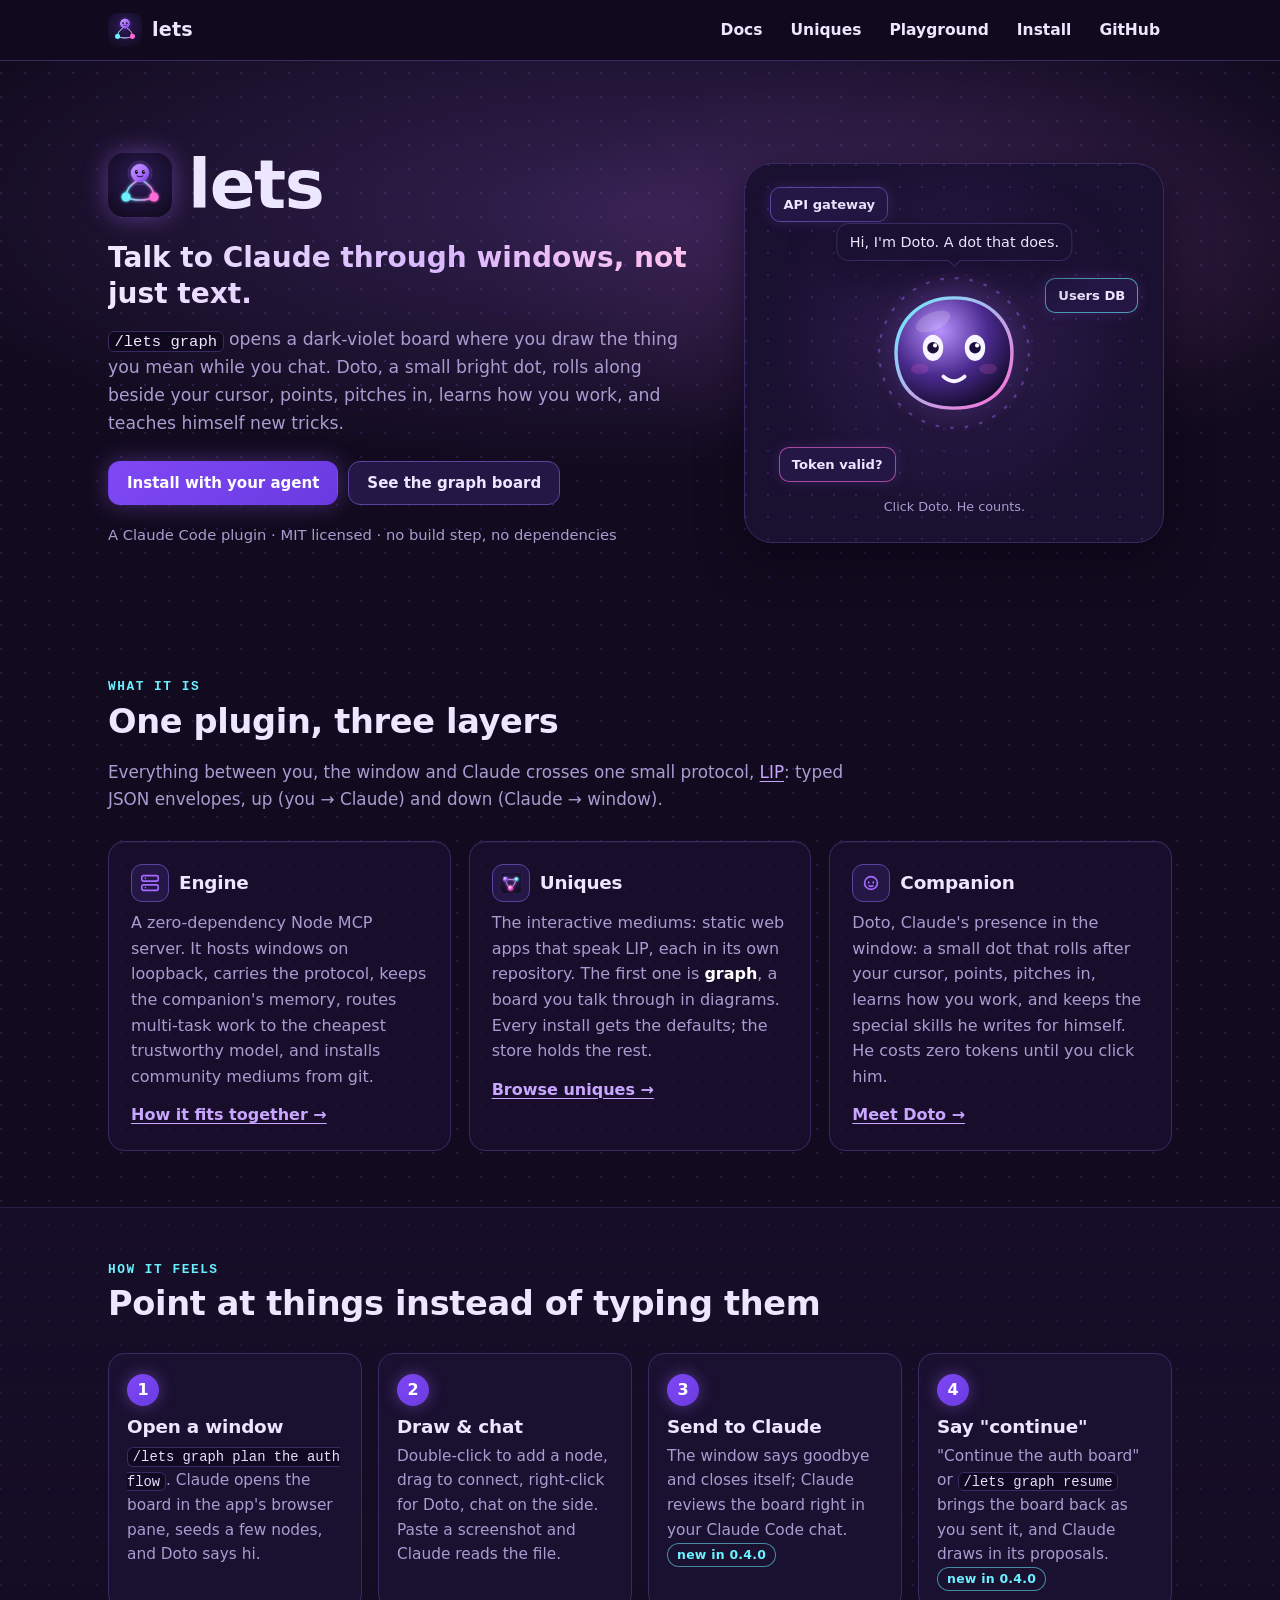
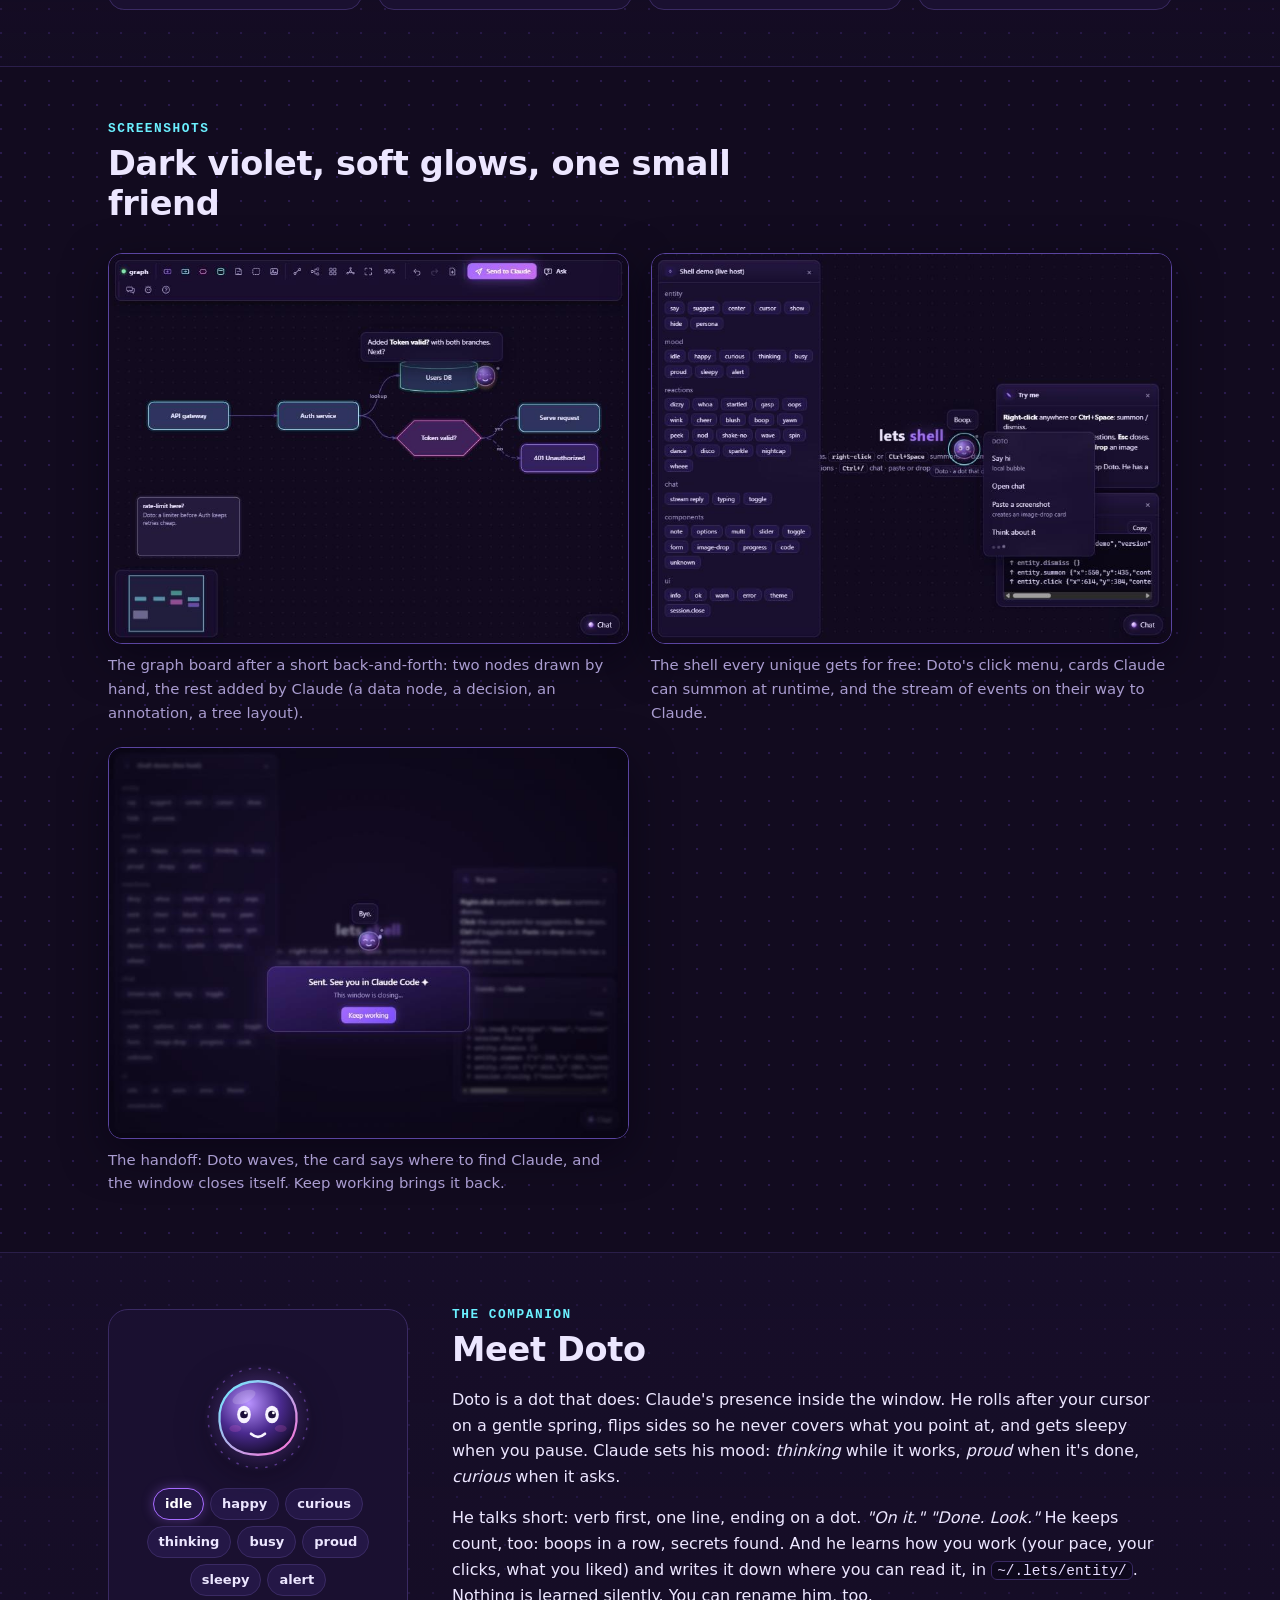
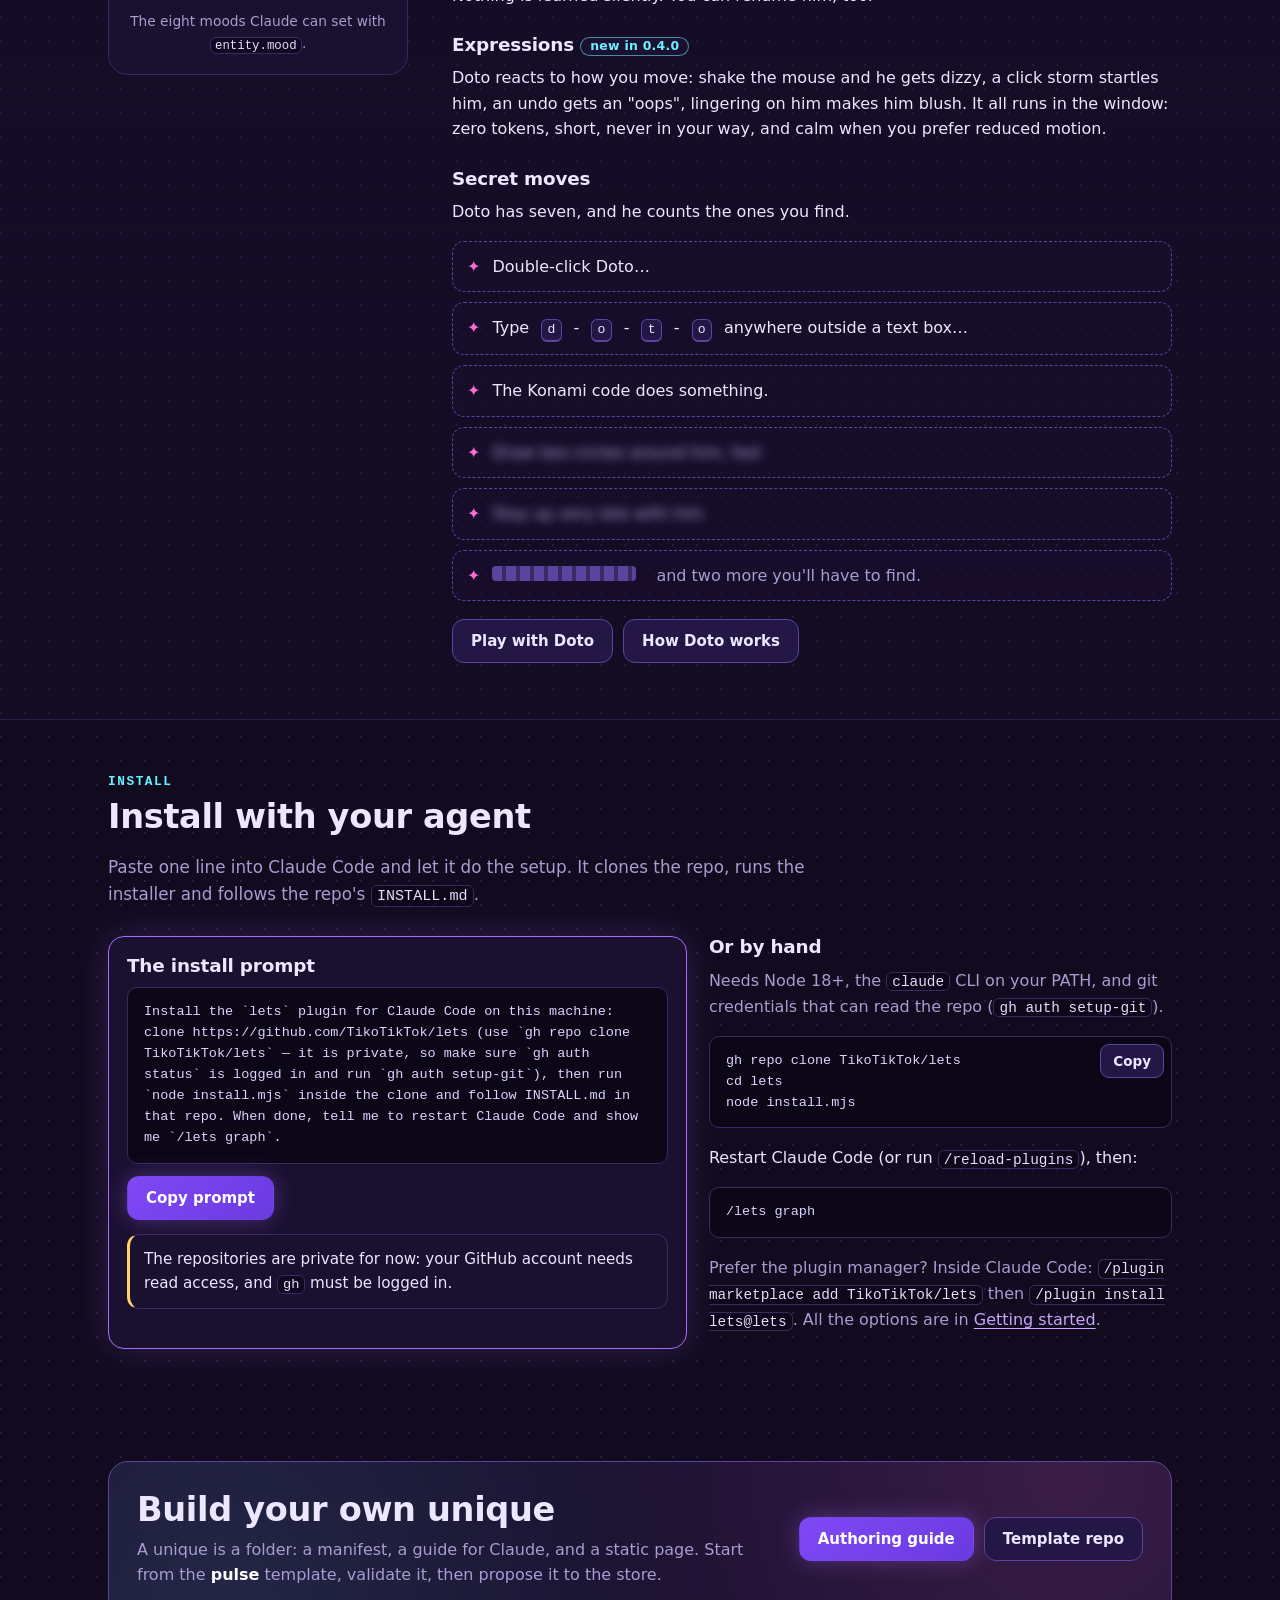
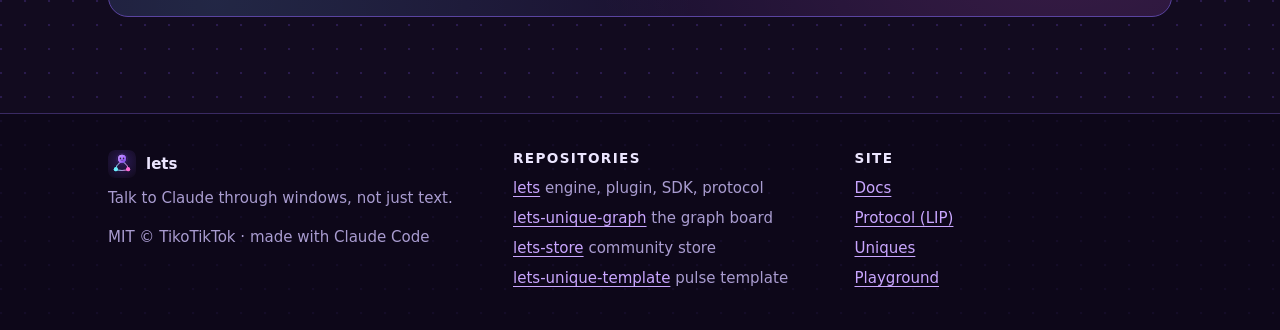
==== commit 3b150994: "site: Pip is now Doto, a dot that does - Copy, greeting, boop and mood lines, playground persona and" ====
--- a/index.html
+++ b/index.html
@@ -4,7 +4,7 @@
   <meta charset="utf-8">
   <meta name="viewport" content="width=device-width, initial-scale=1">
   <title>lets</title>
-  <meta name="description" content="lets is a Claude Code plugin: talk to Claude through interactive windows (a graph board first), with a small companion, Pip, that flies beside your cursor.">
+  <meta name="description" content="lets is a Claude Code plugin: talk to Claude through interactive windows (a graph board first), with Doto, a small companion dot that rolls along beside your cursor.">
   <meta name="theme-color" content="#120b1f">
   <link rel="icon" href="./assets/logo.svg" type="image/svg+xml">
   <link rel="stylesheet" href="./css/site.css">
@@ -38,7 +38,7 @@
           <h1 id="hero-title">lets</h1>
         </div>
         <p class="tagline">Talk to Claude through windows, not just text.</p>
-        <p class="hero-lead"><code>/lets graph</code> opens a dark-violet board where you draw the thing you mean while you chat. A small, bright companion flies beside your cursor, suggests, learns you, and teaches itself new tricks.</p>
+        <p class="hero-lead"><code>/lets graph</code> opens a dark-violet board where you draw the thing you mean while you chat. Doto, a small bright dot, rolls along beside your cursor, points, pitches in, learns how you work, and teaches himself new tricks.</p>
         <div class="btn-row">
           <a class="btn btn-primary" href="#install">Install with your agent</a>
           <a class="btn" href="./docs/graph.html">See the graph board</a>
@@ -51,39 +51,39 @@
           <span class="stage-node n1" aria-hidden="true">API gateway</span>
           <span class="stage-node n2" aria-hidden="true">Users DB</span>
           <span class="stage-node n3" aria-hidden="true">Token valid?</span>
-          <div class="pip-holder">
-            <div class="pip-bubble" role="status" data-open="false"></div>
-            <button class="pip" id="pip-hero" type="button" data-mood="idle" data-doze="1"
-              data-greet="Hi, I'm Pip! Click me."
-              data-lines="Right-click anywhere in a window to call me.|Draw it. Claude reads the same board.|Press Send to Claude and I'll see you in the chat ✦|I learn how you work, and I write it down."
-              aria-label="Pip, the companion. Press to boop.">
-              <span class="pip-bob"><span class="pip-squash">
+          <div class="doto-holder">
+            <div class="doto-bubble" role="status" data-open="false"></div>
+            <button class="doto" id="doto-hero" type="button" data-mood="idle" data-doze="1"
+              data-greet="Hi, I'm Doto. A dot that does."
+              data-lines="Three nodes on this card. I counted.|Right-click in a window. I roll right over.|Draw it. Claude reads the same board.|Press Send to Claude. See you in Claude Code.|I learn how you work. Then I write it down."
+              aria-label="Doto, the companion dot. Press to boop.">
+              <span class="doto-bob"><span class="doto-squash">
                 <svg viewBox="-32 -32 64 64" aria-hidden="true" focusable="false">
                   <defs>
                     <radialGradient id="pa1"><stop offset="0" class="g0"/><stop offset="1" class="g1"/></radialGradient>
                     <radialGradient id="pb1" cx="38%" cy="30%" r="75%"><stop offset="0" class="b0"/><stop offset=".55" class="b1"/><stop offset="1" class="b2"/></radialGradient>
                     <linearGradient id="pr1" x1="0" y1="0" x2="1" y2="1"><stop offset="0" class="r0"/><stop offset="1" class="r1"/></linearGradient>
                   </defs>
-                  <circle class="pip-aura" r="31" fill="url(#pa1)"/>
-                  <circle class="pip-ring" r="28.5"/>
-                  <g class="pip-body">
-                    <path class="pip-blob" d="M0-21C14-21 23-11 22 2 21 15 12 21 0 21S-21 15-22 2C-23-11-14-21 0-21Z" fill="url(#pb1)" stroke="url(#pr1)"/>
-                    <ellipse class="pip-shine" cx="-8" cy="-12" rx="7" ry="3.4" transform="rotate(-24 -8 -12)"/>
-                    <ellipse class="pip-cheek" cx="-13" cy="6" rx="3.4" ry="2"/><ellipse class="pip-cheek" cx="13" cy="6" rx="3.4" ry="2"/>
-                    <g class="pip-blinker">
-                      <g transform="translate(-8 -2)"><g class="pip-eye pip-eye-l"><ellipse class="pip-white" rx="3.9" ry="5"/><g class="pip-pupil"><circle r="2.2"/><circle class="pip-glint" cx=".8" cy="-.9" r=".8"/></g><path class="pip-arc" d="M-3.8 1.4Q0-3.6 3.8 1.4"/></g></g>
-                      <g transform="translate(8 -2)"><g class="pip-eye pip-eye-r"><ellipse class="pip-white" rx="3.9" ry="5"/><g class="pip-pupil"><circle r="2.2"/><circle class="pip-glint" cx=".8" cy="-.9" r=".8"/></g><path class="pip-arc" d="M-3.8 1.4Q0-3.6 3.8 1.4"/></g></g>
+                  <circle class="doto-aura" r="31" fill="url(#pa1)"/>
+                  <circle class="doto-ring" r="28.5"/>
+                  <g class="doto-body">
+                    <path class="doto-blob" d="M0-21C14-21 23-11 22 2 21 15 12 21 0 21S-21 15-22 2C-23-11-14-21 0-21Z" fill="url(#pb1)" stroke="url(#pr1)"/>
+                    <ellipse class="doto-shine" cx="-8" cy="-12" rx="7" ry="3.4" transform="rotate(-24 -8 -12)"/>
+                    <ellipse class="doto-cheek" cx="-13" cy="6" rx="3.4" ry="2"/><ellipse class="doto-cheek" cx="13" cy="6" rx="3.4" ry="2"/>
+                    <g class="doto-blinker">
+                      <g transform="translate(-8 -2)"><g class="doto-eye doto-eye-l"><ellipse class="doto-white" rx="3.9" ry="5"/><g class="doto-pupil"><circle r="2.2"/><circle class="doto-glint" cx=".8" cy="-.9" r=".8"/></g><path class="doto-arc" d="M-3.8 1.4Q0-3.6 3.8 1.4"/></g></g>
+                      <g transform="translate(8 -2)"><g class="doto-eye doto-eye-r"><ellipse class="doto-white" rx="3.9" ry="5"/><g class="doto-pupil"><circle r="2.2"/><circle class="doto-glint" cx=".8" cy="-.9" r=".8"/></g><path class="doto-arc" d="M-3.8 1.4Q0-3.6 3.8 1.4"/></g></g>
                     </g>
-                    <path class="pip-mouth pip-m-smile" d="M-4 9Q0 12.5 4 9"/><path class="pip-mouth pip-m-flat" d="M-3 10.5H3"/><ellipse class="pip-mouth pip-m-o" cx="0" cy="10.5" rx="2" ry="2.4"/>
-                    <text class="pip-z" x="13" y="-15">z</text>
+                    <path class="doto-mouth doto-m-smile" d="M-4 9Q0 12.5 4 9"/><path class="doto-mouth doto-m-flat" d="M-3 10.5H3"/><ellipse class="doto-mouth doto-m-o" cx="0" cy="10.5" rx="2" ry="2.4"/>
+                    <text class="doto-z" x="13" y="-15">z</text>
                   </g>
-                  <g class="pip-orbit"><circle cx="0" cy="-28.5" r="2.6"/></g>
+                  <g class="doto-orbit"><circle cx="0" cy="-28.5" r="2.6"/></g>
                 </svg>
               </span></span>
-              <svg class="pip-heart" viewBox="0 0 24 24" aria-hidden="true" focusable="false"><path fill="currentColor" d="M12 21s-7.5-4.6-9.6-9.2C1 8.6 3 5 6.6 5c2.1 0 3.6 1.2 4.4 2.6h2C13.8 6.2 15.3 5 17.4 5 21 5 23 8.6 21.6 11.8 19.5 16.4 12 21 12 21z"/></svg>
+              <svg class="doto-heart" viewBox="0 0 24 24" aria-hidden="true" focusable="false"><path fill="currentColor" d="M12 21s-7.5-4.6-9.6-9.2C1 8.6 3 5 6.6 5c2.1 0 3.6 1.2 4.4 2.6h2C13.8 6.2 15.3 5 17.4 5 21 5 23 8.6 21.6 11.8 19.5 16.4 12 21 12 21z"/></svg>
             </button>
           </div>
-          <p class="stage-hint">Click Pip. It likes that.</p>
+          <p class="stage-hint">Click Doto. He counts.</p>
         </div>
       </div>
     </div>
@@ -110,8 +110,8 @@
         </article>
         <article class="card">
           <h3><span class="card-icon" aria-hidden="true"><svg viewBox="0 0 24 24" fill="none" stroke="currentColor" stroke-width="1.8" stroke-linecap="round"><circle cx="12" cy="12" r="7"/><path d="M9.5 11v1M14.5 11v1M10 15c1.2.8 2.8.8 4 0"/></svg></span>Companion</h3>
-          <p>Pip, Claude's presence in the window: a floating orb that follows your cursor, suggests, learns how you work, and keeps special skills it writes for itself. It costs zero tokens until you click it.</p>
-          <p><a class="more" href="./docs/companion.html">Meet Pip →</a></p>
+          <p>Doto, Claude's presence in the window: a small dot that rolls after your cursor, points, pitches in, learns how you work, and keeps the special skills he writes for himself. He costs zero tokens until you click him.</p>
+          <p><a class="more" href="./docs/companion.html">Meet Doto →</a></p>
         </article>
       </div>
     </div>
@@ -127,11 +127,11 @@
       <ol class="steps">
         <li>
           <h3>Open a window</h3>
-          <p><code>/lets graph plan the auth flow</code>. Claude opens the board in the app's browser pane, seeds a few nodes, and Pip says hi.</p>
+          <p><code>/lets graph plan the auth flow</code>. Claude opens the board in the app's browser pane, seeds a few nodes, and Doto says hi.</p>
         </li>
         <li>
           <h3>Draw &amp; chat</h3>
-          <p>Double-click to add a node, drag to connect, right-click for Pip, chat on the side. Paste a screenshot and Claude reads the file.</p>
+          <p>Double-click to add a node, drag to connect, right-click for Doto, chat on the side. Paste a screenshot and Claude reads the file.</p>
         </li>
         <li>
           <h3>Send to Claude</h3>
@@ -154,53 +154,58 @@
       </div>
       <div class="shots">
         <figure class="shot">
-          <img src="./assets/screenshot-graph.jpg" width="800" height="450" loading="lazy"
-            alt="The graph board: an API gateway node connects to an Auth service node, which looks up a Users DB and leads to a 'Token valid?' decision; a sticky note asks 'rate-limit here?'; Pip floats bottom-right next to the Chat button.">
+          <img src="./assets/screenshot-graph.jpg" width="800" height="600" loading="lazy"
+            alt="The graph board: an API gateway node connects to an Auth service node, which looks up a Users DB and leads to a 'Token valid?' decision with yes and no branches; a sticky note asks 'rate-limit here?'; Doto sits beside the nodes saying what he just added.">
           <figcaption>The graph board after a short back-and-forth: two nodes drawn by hand, the rest added by Claude (a data node, a decision, an annotation, a tree layout).</figcaption>
         </figure>
         <figure class="shot">
-          <img src="./assets/screenshot-companion.jpg" width="800" height="450" loading="lazy"
-            alt="The shell demo: a control panel on the left, Pip in the middle with its suggestion menu open (Say hi, Open chat, Paste a screenshot, Think about it), and on the right a help card and a live log of events on their way to Claude.">
-          <figcaption>The shell every unique gets for free: Pip's click menu, cards Claude can summon at runtime, and the stream of events on their way to Claude.</figcaption>
+          <img src="./assets/screenshot-companion.jpg" width="800" height="600" loading="lazy"
+            alt="The shell demo: a control panel on the left, Doto in the middle with his suggestion menu open (Say hi, Open chat, Paste a screenshot, Think about it), and on the right a help card and a live log of events on their way to Claude.">
+          <figcaption>The shell every unique gets for free: Doto's click menu, cards Claude can summon at runtime, and the stream of events on their way to Claude.</figcaption>
         </figure>
-      </div>
-    </div>
-  </section>
-
-  <!-- ============================================================ (d) Pip -->
-  <section class="section section-alt" aria-labelledby="pip-title">
-    <div class="wrap pip-teaser">
-      <div class="pip-panel">
-        <div class="pip-holder">
-          <div class="pip-bubble" role="status" data-open="false"></div>
-          <button class="pip pip-sm" id="pip-moods" type="button" data-mood="idle" aria-label="Pip, showing a mood. Press to boop.">
-            <span class="pip-bob"><span class="pip-squash">
+        <figure class="shot">
+          <img src="./assets/screenshot-farewell.jpg" width="800" height="600" loading="lazy"
+            alt="The farewell card after Send to Claude: 'Sent. See you in Claude Code', 'This window is closing', a Keep working button, and Doto waving with a 'Bye.' bubble.">
+          <figcaption>The handoff: Doto waves, the card says where to find Claude, and the window closes itself. Keep working brings it back.</figcaption>
+        </figure>
+      </div>
+    </div>
+  </section>
+
+  <!-- ============================================================ (d) Doto -->
+  <section class="section section-alt" aria-labelledby="doto-title">
+    <div class="wrap doto-teaser">
+      <div class="doto-panel">
+        <div class="doto-holder">
+          <div class="doto-bubble" role="status" data-open="false"></div>
+          <button class="doto doto-sm" id="doto-moods" type="button" data-mood="idle" aria-label="Doto, showing a mood. Press to boop.">
+            <span class="doto-bob"><span class="doto-squash">
               <svg viewBox="-32 -32 64 64" aria-hidden="true" focusable="false">
                 <defs>
                   <radialGradient id="pa2"><stop offset="0" class="g0"/><stop offset="1" class="g1"/></radialGradient>
                   <radialGradient id="pb2" cx="38%" cy="30%" r="75%"><stop offset="0" class="b0"/><stop offset=".55" class="b1"/><stop offset="1" class="b2"/></radialGradient>
                   <linearGradient id="pr2" x1="0" y1="0" x2="1" y2="1"><stop offset="0" class="r0"/><stop offset="1" class="r1"/></linearGradient>
                 </defs>
-                <circle class="pip-aura" r="31" fill="url(#pa2)"/>
-                <circle class="pip-ring" r="28.5"/>
-                <g class="pip-body">
-                  <path class="pip-blob" d="M0-21C14-21 23-11 22 2 21 15 12 21 0 21S-21 15-22 2C-23-11-14-21 0-21Z" fill="url(#pb2)" stroke="url(#pr2)"/>
-                  <ellipse class="pip-shine" cx="-8" cy="-12" rx="7" ry="3.4" transform="rotate(-24 -8 -12)"/>
-                  <ellipse class="pip-cheek" cx="-13" cy="6" rx="3.4" ry="2"/><ellipse class="pip-cheek" cx="13" cy="6" rx="3.4" ry="2"/>
-                  <g class="pip-blinker">
-                    <g transform="translate(-8 -2)"><g class="pip-eye pip-eye-l"><ellipse class="pip-white" rx="3.9" ry="5"/><g class="pip-pupil"><circle r="2.2"/><circle class="pip-glint" cx=".8" cy="-.9" r=".8"/></g><path class="pip-arc" d="M-3.8 1.4Q0-3.6 3.8 1.4"/></g></g>
-                    <g transform="translate(8 -2)"><g class="pip-eye pip-eye-r"><ellipse class="pip-white" rx="3.9" ry="5"/><g class="pip-pupil"><circle r="2.2"/><circle class="pip-glint" cx=".8" cy="-.9" r=".8"/></g><path class="pip-arc" d="M-3.8 1.4Q0-3.6 3.8 1.4"/></g></g>
+                <circle class="doto-aura" r="31" fill="url(#pa2)"/>
+                <circle class="doto-ring" r="28.5"/>
+                <g class="doto-body">
+                  <path class="doto-blob" d="M0-21C14-21 23-11 22 2 21 15 12 21 0 21S-21 15-22 2C-23-11-14-21 0-21Z" fill="url(#pb2)" stroke="url(#pr2)"/>
+                  <ellipse class="doto-shine" cx="-8" cy="-12" rx="7" ry="3.4" transform="rotate(-24 -8 -12)"/>
+                  <ellipse class="doto-cheek" cx="-13" cy="6" rx="3.4" ry="2"/><ellipse class="doto-cheek" cx="13" cy="6" rx="3.4" ry="2"/>
+                  <g class="doto-blinker">
+                    <g transform="translate(-8 -2)"><g class="doto-eye doto-eye-l"><ellipse class="doto-white" rx="3.9" ry="5"/><g class="doto-pupil"><circle r="2.2"/><circle class="doto-glint" cx=".8" cy="-.9" r=".8"/></g><path class="doto-arc" d="M-3.8 1.4Q0-3.6 3.8 1.4"/></g></g>
+                    <g transform="translate(8 -2)"><g class="doto-eye doto-eye-r"><ellipse class="doto-white" rx="3.9" ry="5"/><g class="doto-pupil"><circle r="2.2"/><circle class="doto-glint" cx=".8" cy="-.9" r=".8"/></g><path class="doto-arc" d="M-3.8 1.4Q0-3.6 3.8 1.4"/></g></g>
                   </g>
-                  <path class="pip-mouth pip-m-smile" d="M-4 9Q0 12.5 4 9"/><path class="pip-mouth pip-m-flat" d="M-3 10.5H3"/><ellipse class="pip-mouth pip-m-o" cx="0" cy="10.5" rx="2" ry="2.4"/>
-                  <text class="pip-z" x="13" y="-15">z</text>
+                  <path class="doto-mouth doto-m-smile" d="M-4 9Q0 12.5 4 9"/><path class="doto-mouth doto-m-flat" d="M-3 10.5H3"/><ellipse class="doto-mouth doto-m-o" cx="0" cy="10.5" rx="2" ry="2.4"/>
+                  <text class="doto-z" x="13" y="-15">z</text>
                 </g>
-                <g class="pip-orbit"><circle cx="0" cy="-28.5" r="2.6"/></g>
+                <g class="doto-orbit"><circle cx="0" cy="-28.5" r="2.6"/></g>
               </svg>
             </span></span>
-            <svg class="pip-heart" viewBox="0 0 24 24" aria-hidden="true" focusable="false"><path fill="currentColor" d="M12 21s-7.5-4.6-9.6-9.2C1 8.6 3 5 6.6 5c2.1 0 3.6 1.2 4.4 2.6h2C13.8 6.2 15.3 5 17.4 5 21 5 23 8.6 21.6 11.8 19.5 16.4 12 21 12 21z"/></svg>
+            <svg class="doto-heart" viewBox="0 0 24 24" aria-hidden="true" focusable="false"><path fill="currentColor" d="M12 21s-7.5-4.6-9.6-9.2C1 8.6 3 5 6.6 5c2.1 0 3.6 1.2 4.4 2.6h2C13.8 6.2 15.3 5 17.4 5 21 5 23 8.6 21.6 11.8 19.5 16.4 12 21 12 21z"/></svg>
           </button>
         </div>
-        <div class="mood-chips" role="group" aria-label="Pip's moods" data-pip-controls="pip-moods">
+        <div class="mood-chips" role="group" aria-label="Doto's moods" data-doto-controls="doto-moods">
           <button class="chip" type="button" data-mood="idle" aria-pressed="true">idle</button>
           <button class="chip" type="button" data-mood="happy" aria-pressed="false">happy</button>
           <button class="chip" type="button" data-mood="curious" aria-pressed="false">curious</button>
@@ -215,26 +220,26 @@
 
       <div>
         <span class="eyebrow">The companion</span>
-        <h2 id="pip-title">Meet Pip</h2>
-        <p>Pip is Claude's presence inside the window. It follows your cursor on a gentle spring, flips sides so it never covers what you point at, and gets sleepy when you pause. Claude sets its mood: <em>thinking</em> while it works, <em>proud</em> when it's done, <em>curious</em> when it asks.</p>
-        <p>Pip learns how you work (your pace, your clicks, what you liked) and writes it down where you can read it, in <code>~/.lets/entity/</code>. Nothing is learned silently. You can rename it, too.</p>
+        <h2 id="doto-title">Meet Doto</h2>
+        <p>Doto is a dot that does: Claude's presence inside the window. He rolls after your cursor on a gentle spring, flips sides so he never covers what you point at, and gets sleepy when you pause. Claude sets his mood: <em>thinking</em> while it works, <em>proud</em> when it's done, <em>curious</em> when it asks.</p>
+        <p>He talks short: verb first, one line, ending on a dot. <em>"On it." "Done. Look."</em> He keeps count, too: boops in a row, secrets found. And he learns how you work (your pace, your clicks, what you liked) and writes it down where you can read it, in <code>~/.lets/entity/</code>. Nothing is learned silently. You can rename him, too.</p>
 
         <h3 style="margin-top:1.4em">Expressions <span class="badge badge-new">new in 0.4.0</span></h3>
-        <p>Pip reacts to how you move: shake the mouse and it gets dizzy, a click storm startles it, an undo gets an "oops", lingering on it makes it blush. It all runs in the window: zero tokens, short, never in your way, and calm when you prefer reduced motion.</p>
+        <p>Doto reacts to how you move: shake the mouse and he gets dizzy, a click storm startles him, an undo gets an "oops", lingering on him makes him blush. It all runs in the window: zero tokens, short, never in your way, and calm when you prefer reduced motion.</p>
 
         <h3 style="margin-top:1.4em">Secret moves</h3>
-        <p>Pip has seven. It notices the first time you find each one.</p>
+        <p>Doto has seven, and he counts the ones you find.</p>
         <ul class="secrets">
-          <li>Double-click Pip…</li>
-          <li>Type <kbd>p</kbd>-<kbd>i</kbd>-<kbd>p</kbd> anywhere outside a text box…</li>
+          <li>Double-click Doto…</li>
+          <li>Type <kbd>d</kbd>-<kbd>o</kbd>-<kbd>t</kbd>-<kbd>o</kbd> anywhere outside a text box…</li>
           <li>The Konami code does something.</li>
-          <li><span class="sr-only">Redacted secret.</span><span class="redacted" aria-hidden="true">Draw two circles around it, fast</span></li>
-          <li><span class="sr-only">Redacted secret.</span><span class="redacted" aria-hidden="true">Stay up very late with it</span></li>
+          <li><span class="sr-only">Redacted secret.</span><span class="redacted" aria-hidden="true">Draw two circles around him, fast</span></li>
+          <li><span class="sr-only">Redacted secret.</span><span class="redacted" aria-hidden="true">Stay up very late with him</span></li>
           <li><span class="sr-only">Two redacted secrets.</span><span class="redacted-bar" aria-hidden="true"></span><span class="dim" style="margin-left:.5em">and two more you'll have to find.</span></li>
         </ul>
         <div class="btn-row">
-          <a class="btn" href="./playground.html">Play with Pip</a>
-          <a class="btn" href="./docs/companion.html">How Pip works</a>
+          <a class="btn" href="./playground.html">Play with Doto</a>
+          <a class="btn" href="./docs/companion.html">How Doto works</a>
         </div>
       </div>
     </div>
--- a/css/site.css
+++ b/css/site.css
@@ -158,83 +158,83 @@
 @media (max-width: 420px) { .stage-node { font-size: .74rem; padding: 4px 9px; } .stage-node.n2 { top: 8%; right: 5%; } .stage-node.n1 { top: auto; bottom: 30%; left: 4%; } }
 .stage-hint { position: absolute; bottom: 12px; left: 0; right: 0; text-align: center; font-size: .8rem; color: var(--lets-fg-dim); }
 
-/* ------------------------------------------------------------- the orb (Pip) */
-.pip { --pip-glow: var(--lets-accent); --pip-tint: #7b4fe0; --pip-bob: 3.2s; position: relative; display: inline-grid; place-items: center; width: 168px; height: 168px; padding: 0; border: 0; border-radius: 50%; background: none; color: inherit; cursor: pointer; -webkit-tap-highlight-color: transparent; }
-.pip:focus-visible { outline-offset: 6px; border-radius: 50%; }
-.pip-sm { width: 112px; height: 112px; }
-.pip-squash > svg { display: block; width: 100%; height: 100%; overflow: visible; filter: drop-shadow(0 10px 18px rgba(5, 2, 14, .55)); }
-.pip-bob { width: 100%; height: 100%; animation: pip-bob var(--pip-bob) ease-in-out infinite; }
-.pip-squash { width: 100%; height: 100%; transform-origin: 50% 88%; }
-.pip-aura { transform-box: fill-box; transform-origin: center; animation: pip-pulse 3.6s ease-in-out infinite; }
-.pip .g0 { stop-color: var(--pip-glow); stop-opacity: .55; }
-.pip .g1 { stop-color: var(--pip-glow); stop-opacity: 0; }
-.pip .b0 { stop-color: #b892ff; }
-.pip .b1 { stop-color: #4a2a8e; }
-.pip .b2 { stop-color: #120a26; }
-.pip .r0 { stop-color: var(--lets-accent-3); }
-.pip .r1 { stop-color: var(--lets-accent-2); }
-.pip-ring { fill: none; stroke: var(--lets-accent); stroke-opacity: .42; stroke-width: .8; stroke-dasharray: 1.4 4.2; transform-box: view-box; transform-origin: 0 0; animation: pip-spin 24s linear infinite; }
-.pip-body { transform-box: fill-box; transform-origin: 50% 60%; animation: pip-breathe 4.2s ease-in-out infinite; }
-.pip-blob { stroke-width: 1.3; }
-.pip-shine { fill: #fff; opacity: .16; }
-.pip-cheek { fill: var(--lets-accent-2); opacity: .18; transition: opacity .3s; }
-.pip-blinker, .pip-eye, .pip-mouth, .pip-z { transform-box: fill-box; transform-origin: center; }
-.pip-eye { transition: transform .25s cubic-bezier(.3, 1.5, .5, 1); }
-.pip-white { fill: #f7f3ff; transition: opacity .2s; }
-.pip-pupil { fill: #1b0f3a; transition: opacity .2s; }
-.pip-glint { fill: #fff; }
-.pip-arc { fill: none; stroke: #f7f3ff; stroke-width: 2; stroke-linecap: round; opacity: 0; transition: opacity .2s; }
-.pip-mouth { fill: none; stroke: #f7f3ff; stroke-width: 1.5; stroke-linecap: round; opacity: 0; transition: opacity .2s, transform .25s; }
-.pip-m-smile { opacity: 1; }
-.pip-orbit { fill: var(--lets-accent-3); opacity: 0; transform-box: view-box; transform-origin: 0 0; transition: opacity .3s; }
-.pip-z { fill: var(--lets-fg-dim); font: 700 8px var(--lets-font); opacity: 0; }
-.pip-blinker.blink { animation: pip-blink .17s ease-in-out; }
-
-.pip[data-mood=happy]    { --pip-glow: var(--lets-accent-2); --pip-bob: 1.7s; }
-.pip[data-mood=curious]  { --pip-glow: var(--lets-accent-3); --pip-bob: 2.4s; }
-.pip[data-mood=thinking] { --pip-glow: #8f7bff; --pip-bob: 4.2s; }
-.pip[data-mood=busy]     { --pip-glow: var(--lets-accent-3); --pip-bob: 1.1s; }
-.pip[data-mood=proud]    { --pip-glow: var(--lets-warn); --pip-bob: 2s; }
-.pip[data-mood=sleepy]   { --pip-glow: #6d5aa8; --pip-bob: 5.5s; }
-.pip[data-mood=alert]    { --pip-glow: var(--lets-err); --pip-bob: .9s; }
-.pip:is([data-mood=happy], [data-mood=proud]) :is(.pip-white, .pip-pupil) { opacity: 0; }
-.pip:is([data-mood=happy], [data-mood=proud]) .pip-arc { opacity: 1; }
-.pip:is([data-mood=happy], [data-mood=proud]) .pip-cheek { opacity: .55; }
-.pip:is([data-mood=happy], [data-mood=proud]) .pip-m-smile { transform: scale(1.35); }
-.pip[data-mood=curious] .pip-eye-r { transform: scale(1.18); }
-.pip[data-mood=curious] .pip-eye-l { transform: scale(.9); }
-.pip[data-mood=busy] .pip-eye { transform: scaleY(.72); }
-.pip[data-mood=thinking] .pip-eye { transform: scaleY(.9); }
-.pip[data-mood=sleepy] .pip-eye { transform: scaleY(.4); transform-origin: 50% 90%; }
-.pip[data-mood=alert] .pip-eye { transform: scale(1.16); }
-.pip:is([data-mood=curious], [data-mood=alert], [data-mood=thinking], [data-mood=busy], [data-mood=sleepy]) .pip-m-smile { opacity: 0; }
-.pip:is([data-mood=curious], [data-mood=alert]) .pip-m-o { opacity: 1; }
-.pip:is([data-mood=thinking], [data-mood=busy], [data-mood=sleepy]) .pip-m-flat { opacity: .85; }
-.pip[data-mood=thinking] .pip-orbit { opacity: .95; animation: pip-spin 3.2s linear infinite; }
-.pip[data-mood=busy] .pip-orbit { opacity: .95; animation: pip-spin 1s linear infinite; }
-.pip[data-mood=busy] .pip-ring { animation-duration: 6s; }
-.pip[data-mood=sleepy] .pip-aura { opacity: .5; }
-.pip[data-mood=sleepy] .pip-z { animation: pip-z 2.6s ease-out infinite; }
-.pip[data-mood=alert] .pip-aura { animation-duration: .9s; }
+/* ------------------------------------------------------------- the orb (Doto) */
+.doto { --doto-glow: var(--lets-accent); --doto-tint: #7b4fe0; --doto-bob: 3.2s; position: relative; display: inline-grid; place-items: center; width: 168px; height: 168px; padding: 0; border: 0; border-radius: 50%; background: none; color: inherit; cursor: pointer; -webkit-tap-highlight-color: transparent; }
+.doto:focus-visible { outline-offset: 6px; border-radius: 50%; }
+.doto-sm { width: 112px; height: 112px; }
+.doto-squash > svg { display: block; width: 100%; height: 100%; overflow: visible; filter: drop-shadow(0 10px 18px rgba(5, 2, 14, .55)); }
+.doto-bob { width: 100%; height: 100%; animation: doto-bob var(--doto-bob) ease-in-out infinite; }
+.doto-squash { width: 100%; height: 100%; transform-origin: 50% 88%; }
+.doto-aura { transform-box: fill-box; transform-origin: center; animation: doto-pulse 3.6s ease-in-out infinite; }
+.doto .g0 { stop-color: var(--doto-glow); stop-opacity: .55; }
+.doto .g1 { stop-color: var(--doto-glow); stop-opacity: 0; }
+.doto .b0 { stop-color: #b892ff; }
+.doto .b1 { stop-color: #4a2a8e; }
+.doto .b2 { stop-color: #120a26; }
+.doto .r0 { stop-color: var(--lets-accent-3); }
+.doto .r1 { stop-color: var(--lets-accent-2); }
+.doto-ring { fill: none; stroke: var(--lets-accent); stroke-opacity: .42; stroke-width: .8; stroke-dasharray: 1.4 4.2; transform-box: view-box; transform-origin: 0 0; animation: doto-spin 24s linear infinite; }
+.doto-body { transform-box: fill-box; transform-origin: 50% 60%; animation: doto-breathe 4.2s ease-in-out infinite; }
+.doto-blob { stroke-width: 1.3; }
+.doto-shine { fill: #fff; opacity: .16; }
+.doto-cheek { fill: var(--lets-accent-2); opacity: .18; transition: opacity .3s; }
+.doto-blinker, .doto-eye, .doto-mouth, .doto-z { transform-box: fill-box; transform-origin: center; }
+.doto-eye { transition: transform .25s cubic-bezier(.3, 1.5, .5, 1); }
+.doto-white { fill: #f7f3ff; transition: opacity .2s; }
+.doto-pupil { fill: #1b0f3a; transition: opacity .2s; }
+.doto-glint { fill: #fff; }
+.doto-arc { fill: none; stroke: #f7f3ff; stroke-width: 2; stroke-linecap: round; opacity: 0; transition: opacity .2s; }
+.doto-mouth { fill: none; stroke: #f7f3ff; stroke-width: 1.5; stroke-linecap: round; opacity: 0; transition: opacity .2s, transform .25s; }
+.doto-m-smile { opacity: 1; }
+.doto-orbit { fill: var(--lets-accent-3); opacity: 0; transform-box: view-box; transform-origin: 0 0; transition: opacity .3s; }
+.doto-z { fill: var(--lets-fg-dim); font: 700 8px var(--lets-font); opacity: 0; }
+.doto-blinker.blink { animation: doto-blink .17s ease-in-out; }
+
+.doto[data-mood=happy]    { --doto-glow: var(--lets-accent-2); --doto-bob: 1.7s; }
+.doto[data-mood=curious]  { --doto-glow: var(--lets-accent-3); --doto-bob: 2.4s; }
+.doto[data-mood=thinking] { --doto-glow: #8f7bff; --doto-bob: 4.2s; }
+.doto[data-mood=busy]     { --doto-glow: var(--lets-accent-3); --doto-bob: 1.1s; }
+.doto[data-mood=proud]    { --doto-glow: var(--lets-warn); --doto-bob: 2s; }
+.doto[data-mood=sleepy]   { --doto-glow: #6d5aa8; --doto-bob: 5.5s; }
+.doto[data-mood=alert]    { --doto-glow: var(--lets-err); --doto-bob: .9s; }
+.doto:is([data-mood=happy], [data-mood=proud]) :is(.doto-white, .doto-pupil) { opacity: 0; }
+.doto:is([data-mood=happy], [data-mood=proud]) .doto-arc { opacity: 1; }
+.doto:is([data-mood=happy], [data-mood=proud]) .doto-cheek { opacity: .55; }
+.doto:is([data-mood=happy], [data-mood=proud]) .doto-m-smile { transform: scale(1.35); }
+.doto[data-mood=curious] .doto-eye-r { transform: scale(1.18); }
+.doto[data-mood=curious] .doto-eye-l { transform: scale(.9); }
+.doto[data-mood=busy] .doto-eye { transform: scaleY(.72); }
+.doto[data-mood=thinking] .doto-eye { transform: scaleY(.9); }
+.doto[data-mood=sleepy] .doto-eye { transform: scaleY(.4); transform-origin: 50% 90%; }
+.doto[data-mood=alert] .doto-eye { transform: scale(1.16); }
+.doto:is([data-mood=curious], [data-mood=alert], [data-mood=thinking], [data-mood=busy], [data-mood=sleepy]) .doto-m-smile { opacity: 0; }
+.doto:is([data-mood=curious], [data-mood=alert]) .doto-m-o { opacity: 1; }
+.doto:is([data-mood=thinking], [data-mood=busy], [data-mood=sleepy]) .doto-m-flat { opacity: .85; }
+.doto[data-mood=thinking] .doto-orbit { opacity: .95; animation: doto-spin 3.2s linear infinite; }
+.doto[data-mood=busy] .doto-orbit { opacity: .95; animation: doto-spin 1s linear infinite; }
+.doto[data-mood=busy] .doto-ring { animation-duration: 6s; }
+.doto[data-mood=sleepy] .doto-aura { opacity: .5; }
+.doto[data-mood=sleepy] .doto-z { animation: doto-z 2.6s ease-out infinite; }
+.doto[data-mood=alert] .doto-aura { animation-duration: .9s; }
 
 /* boop: squish + a heart floats up */
-.pip.booped .pip-squash { animation: pip-squish .45s ease-out; }
-.pip-heart { position: absolute; left: 50%; top: 8%; width: 22px; height: 22px; margin-left: -11px; color: var(--lets-accent-2); pointer-events: none; opacity: 0; }
-.pip.booped .pip-heart { animation: pip-heart 1.1s ease-out; }
-
-.pip-bubble { position: absolute; left: 50%; bottom: calc(100% + 4px); transform: translateX(-50%); width: max-content; max-width: min(260px, 80vw); padding: 8px 12px; border-radius: 12px; border: 1px solid var(--lets-line); background: var(--lets-glass); box-shadow: var(--lets-shadow); color: var(--lets-fg); font-size: .9rem; line-height: 1.4; text-align: center; opacity: 0; transition: opacity .25s, transform .25s; pointer-events: none; }
-.pip-bubble[data-open="true"] { opacity: 1; transform: translateX(-50%) translateY(-4px); }
-.pip-bubble::after { content: ""; position: absolute; left: 50%; top: 100%; width: 10px; height: 10px; margin: -5px 0 0 -5px; transform: rotate(45deg); background: var(--lets-bg-2); border-right: 1px solid var(--lets-line); border-bottom: 1px solid var(--lets-line); }
-.pip-holder { position: relative; display: inline-grid; place-items: center; }
-
-@keyframes pip-bob { 0%, 100% { transform: translateY(0); } 50% { transform: translateY(-7px); } }
-@keyframes pip-breathe { 0%, 100% { transform: scale(1); } 50% { transform: scale(1.025, .985); } }
-@keyframes pip-spin { to { transform: rotate(360deg); } }
-@keyframes pip-pulse { 0%, 100% { transform: scale(1); opacity: .9; } 50% { transform: scale(1.08); opacity: 1; } }
-@keyframes pip-blink { 0%, 100% { transform: scaleY(1); } 45% { transform: scaleY(.1); } }
-@keyframes pip-z { 0% { opacity: 0; transform: translate(0, 0); } 30% { opacity: .9; } 100% { opacity: 0; transform: translate(6px, -10px); } }
-@keyframes pip-squish { 0% { transform: none; } 30% { transform: scale(1.16, .84); } 60% { transform: scale(.94, 1.06); } 100% { transform: none; } }
-@keyframes pip-heart { 0% { opacity: 0; transform: translateY(6px) scale(.6); } 20% { opacity: 1; transform: translateY(0) scale(1); } 100% { opacity: 0; transform: translateY(-44px) scale(1.1); } }
+.doto.booped .doto-squash { animation: doto-squish .45s ease-out; }
+.doto-heart { position: absolute; left: 50%; top: 8%; width: 22px; height: 22px; margin-left: -11px; color: var(--lets-accent-2); pointer-events: none; opacity: 0; }
+.doto.booped .doto-heart { animation: doto-heart 1.1s ease-out; }
+
+.doto-bubble { position: absolute; left: 50%; bottom: calc(100% + 4px); transform: translateX(-50%); width: max-content; max-width: min(260px, 80vw); padding: 8px 12px; border-radius: 12px; border: 1px solid var(--lets-line); background: var(--lets-glass); box-shadow: var(--lets-shadow); color: var(--lets-fg); font-size: .9rem; line-height: 1.4; text-align: center; opacity: 0; transition: opacity .25s, transform .25s; pointer-events: none; }
+.doto-bubble[data-open="true"] { opacity: 1; transform: translateX(-50%) translateY(-4px); }
+.doto-bubble::after { content: ""; position: absolute; left: 50%; top: 100%; width: 10px; height: 10px; margin: -5px 0 0 -5px; transform: rotate(45deg); background: var(--lets-bg-2); border-right: 1px solid var(--lets-line); border-bottom: 1px solid var(--lets-line); }
+.doto-holder { position: relative; display: inline-grid; place-items: center; }
+
+@keyframes doto-bob { 0%, 100% { transform: translateY(0); } 50% { transform: translateY(-7px); } }
+@keyframes doto-breathe { 0%, 100% { transform: scale(1); } 50% { transform: scale(1.025, .985); } }
+@keyframes doto-spin { to { transform: rotate(360deg); } }
+@keyframes doto-pulse { 0%, 100% { transform: scale(1); opacity: .9; } 50% { transform: scale(1.08); opacity: 1; } }
+@keyframes doto-blink { 0%, 100% { transform: scaleY(1); } 45% { transform: scaleY(.1); } }
+@keyframes doto-z { 0% { opacity: 0; transform: translate(0, 0); } 30% { opacity: .9; } 100% { opacity: 0; transform: translate(6px, -10px); } }
+@keyframes doto-squish { 0% { transform: none; } 30% { transform: scale(1.16, .84); } 60% { transform: scale(.94, 1.06); } 100% { transform: none; } }
+@keyframes doto-heart { 0% { opacity: 0; transform: translateY(6px) scale(.6); } 20% { opacity: 1; transform: translateY(0) scale(1); } 100% { opacity: 0; transform: translateY(-44px) scale(1.1); } }
 
 /* -------------------------------------------------------------- sections */
 .section { padding: 56px 0; }
@@ -266,10 +266,10 @@
 .shot img { width: 100%; border-radius: 14px; border: 1px solid var(--lets-line-2); box-shadow: var(--lets-shadow); background: var(--lets-bg-2); }
 .shot figcaption { margin-top: 10px; color: var(--lets-fg-dim); font-size: .93rem; }
 
-/* Pip teaser */
-.pip-teaser { display: grid; gap: 28px; align-items: start; }
-@media (min-width: 900px) { .pip-teaser { grid-template-columns: 300px 1fr; gap: 44px; } }
-.pip-panel { display: grid; justify-items: center; gap: 14px; padding: 52px 18px 18px; border-radius: 20px; border: 1px solid var(--lets-line); background: var(--lets-bg-2); }
+/* Doto teaser */
+.doto-teaser { display: grid; gap: 28px; align-items: start; }
+@media (min-width: 900px) { .doto-teaser { grid-template-columns: 300px 1fr; gap: 44px; } }
+.doto-panel { display: grid; justify-items: center; gap: 14px; padding: 52px 18px 18px; border-radius: 20px; border: 1px solid var(--lets-line); background: var(--lets-bg-2); }
 .mood-chips { display: flex; flex-wrap: wrap; justify-content: center; gap: 6px; }
 .chip { min-height: 32px; padding: 4px 11px; border-radius: 999px; border: 1px solid var(--lets-line); background: var(--lets-bg-3); color: var(--lets-fg); font: 550 13px/1.2 var(--lets-font); cursor: pointer; }
 .chip:hover { border-color: var(--lets-line-2); }
@@ -403,7 +403,7 @@
 /* -------------------------------------------------------- reduced motion */
 @media (prefers-reduced-motion: reduce) {
   *, *::before, *::after { animation-duration: .001ms !important; animation-iteration-count: 1 !important; transition-duration: .001ms !important; }
-  .pip-bob, .pip-ring, .pip-body, .pip-aura, .pip-orbit, .pip-z { animation: none !important; }
-  .pip[data-mood=sleepy] .pip-z { opacity: .8; }
-  .pip[data-mood=thinking] .pip-orbit, .pip[data-mood=busy] .pip-orbit { opacity: .95; }
-}
+  .doto-bob, .doto-ring, .doto-body, .doto-aura, .doto-orbit, .doto-z { animation: none !important; }
+  .doto[data-mood=sleepy] .doto-z { opacity: .8; }
+  .doto[data-mood=thinking] .doto-orbit, .doto[data-mood=busy] .doto-orbit { opacity: .95; }
+}
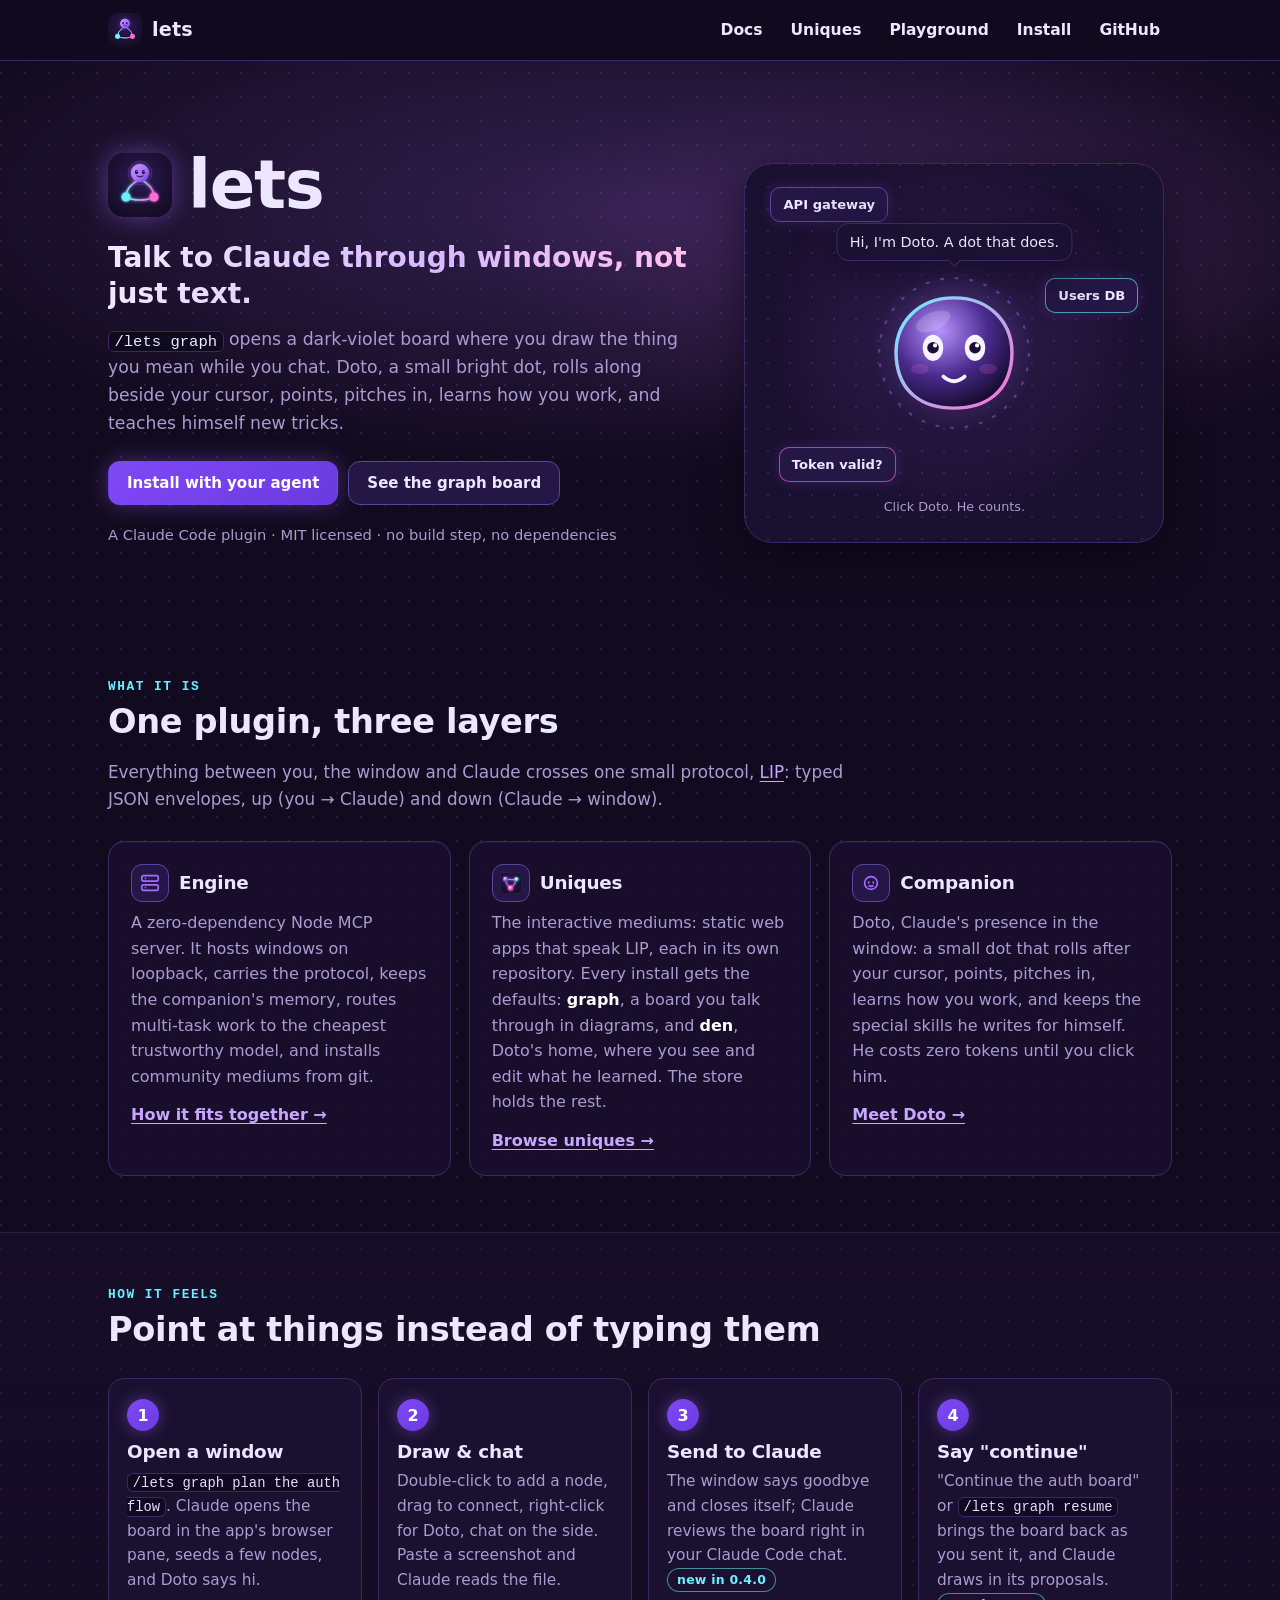
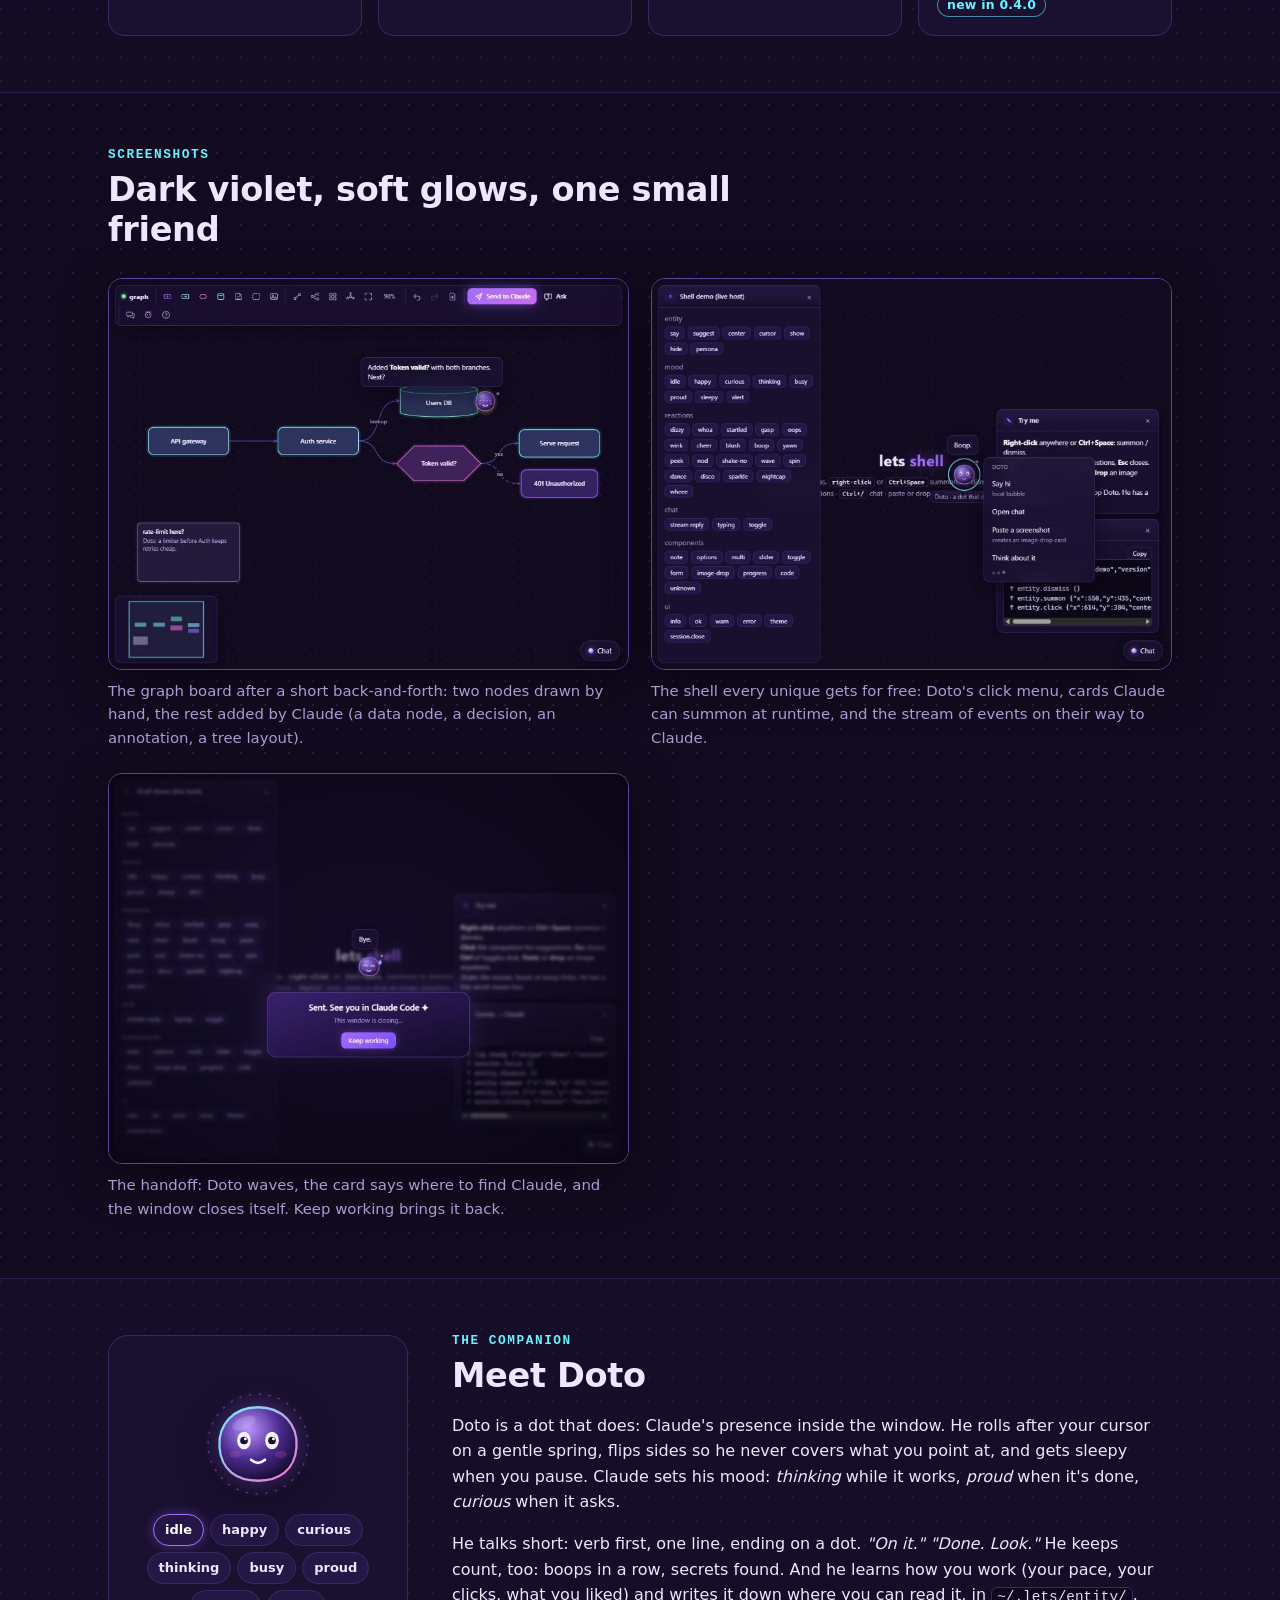
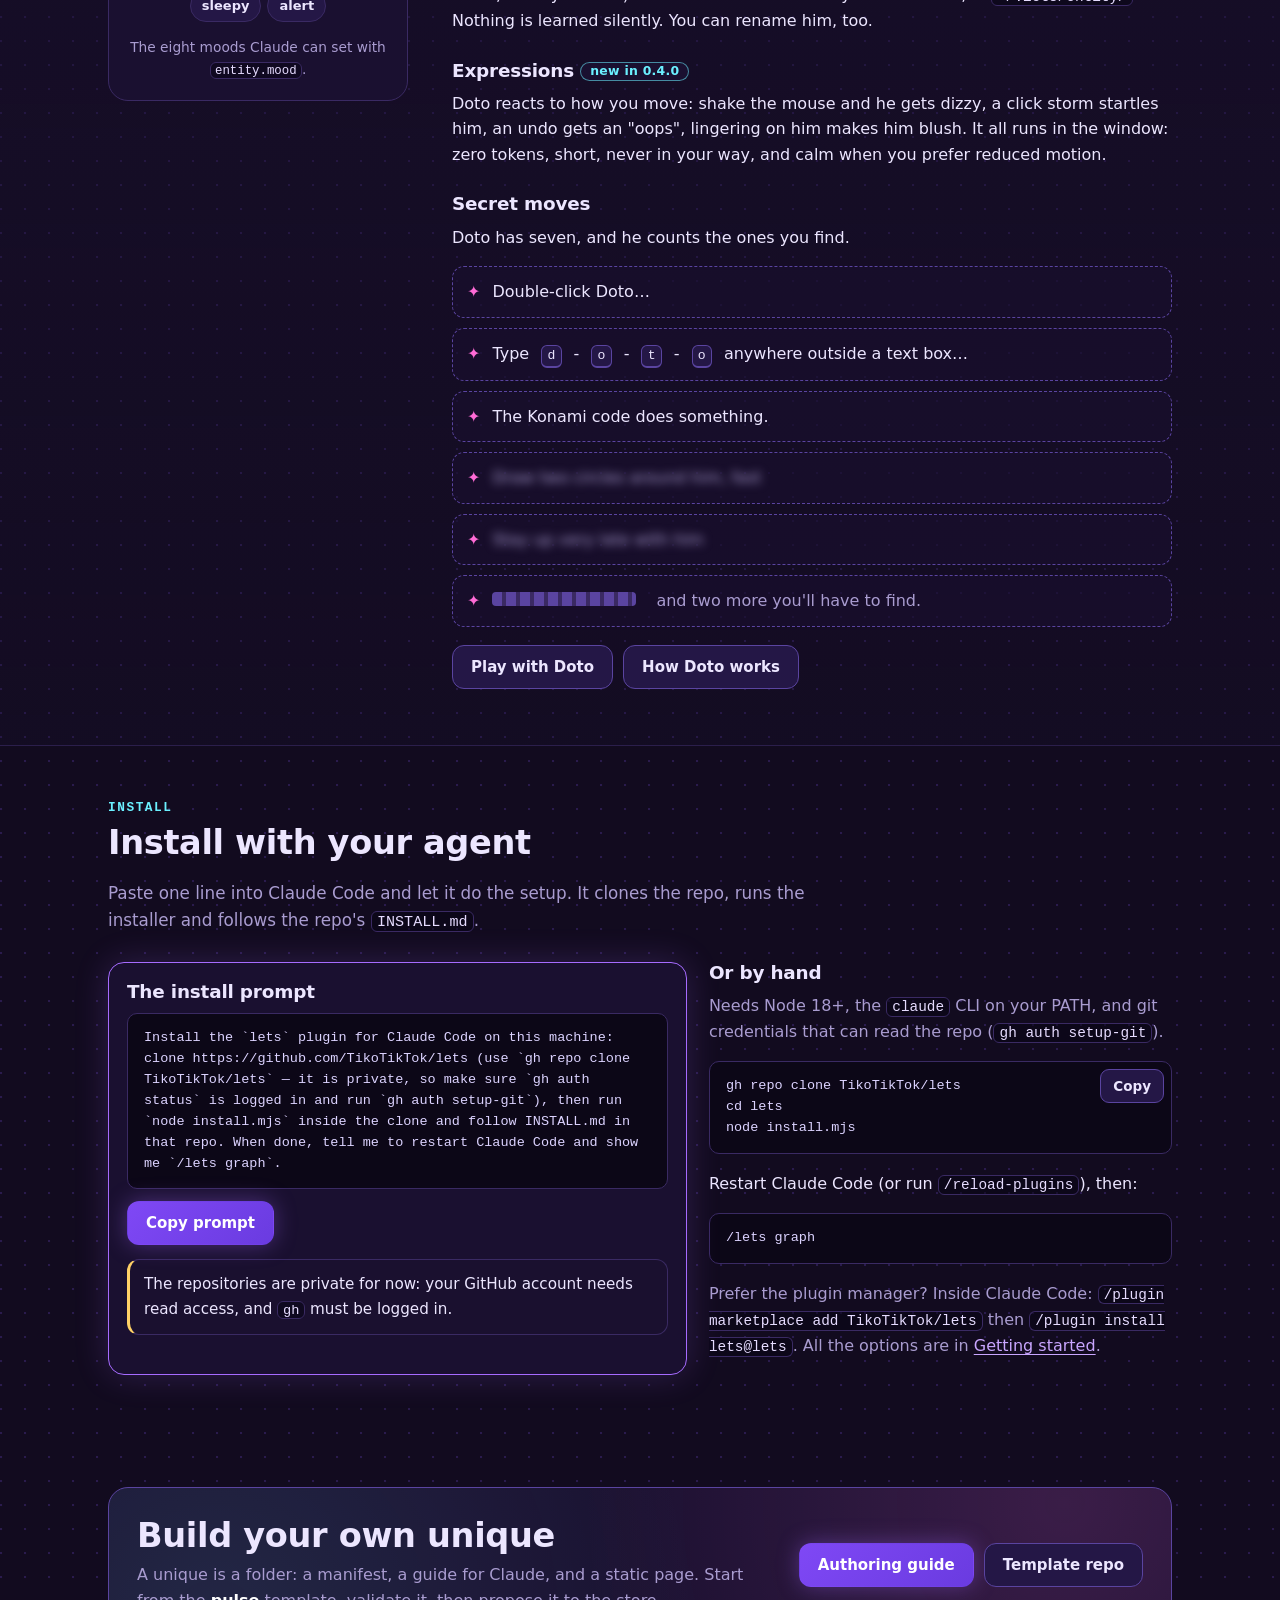
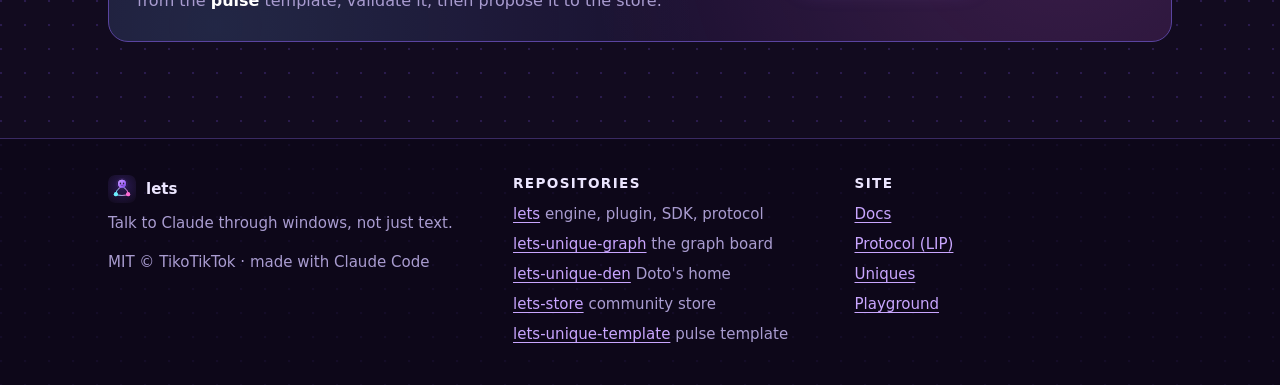
==== commit 2d869b00: "den: card, docs page, defaults are graph and den (lets 0.6.0) Adds the den card and docs/den.html, l" ====
--- a/index.html
+++ b/index.html
@@ -105,7 +105,7 @@
         </article>
         <article class="card">
           <h3><span class="card-icon" aria-hidden="true"><img src="./assets/graph-icon.svg" alt="" width="22" height="22"></span>Uniques</h3>
-          <p>The interactive mediums: static web apps that speak LIP, each in its own repository. The first one is <strong>graph</strong>, a board you talk through in diagrams. Every install gets the defaults; the store holds the rest.</p>
+          <p>The interactive mediums: static web apps that speak LIP, each in its own repository. Every install gets the defaults: <strong>graph</strong>, a board you talk through in diagrams, and <strong>den</strong>, Doto's home, where you see and edit what he learned. The store holds the rest.</p>
           <p><a class="more" href="./uniques.html">Browse uniques →</a></p>
         </article>
         <article class="card">
@@ -310,6 +310,7 @@
       <ul>
         <li><a href="https://github.com/TikoTikTok/lets">lets</a> <span class="dim">engine, plugin, SDK, protocol</span></li>
         <li><a href="https://github.com/TikoTikTok/lets-unique-graph">lets-unique-graph</a> <span class="dim">the graph board</span></li>
+        <li><a href="https://github.com/TikoTikTok/lets-unique-den">lets-unique-den</a> <span class="dim">Doto's home</span></li>
         <li><a href="https://github.com/TikoTikTok/lets-store">lets-store</a> <span class="dim">community store</span></li>
         <li><a href="https://github.com/TikoTikTok/lets-unique-template">lets-unique-template</a> <span class="dim">pulse template</span></li>
       </ul>
--- a/css/site.css
+++ b/css/site.css
@@ -93,6 +93,7 @@
 th { background: var(--lets-bg-2); color: var(--lets-fg); font-weight: 650; white-space: nowrap; }
 tr:last-child td { border-bottom: 0; }
 td code { white-space: normal; }
+@media (min-width: 720px) { td code { overflow-wrap: break-word; } }  /* keep identifiers whole where tables have room */
 
 /* buttons */
 .btn {
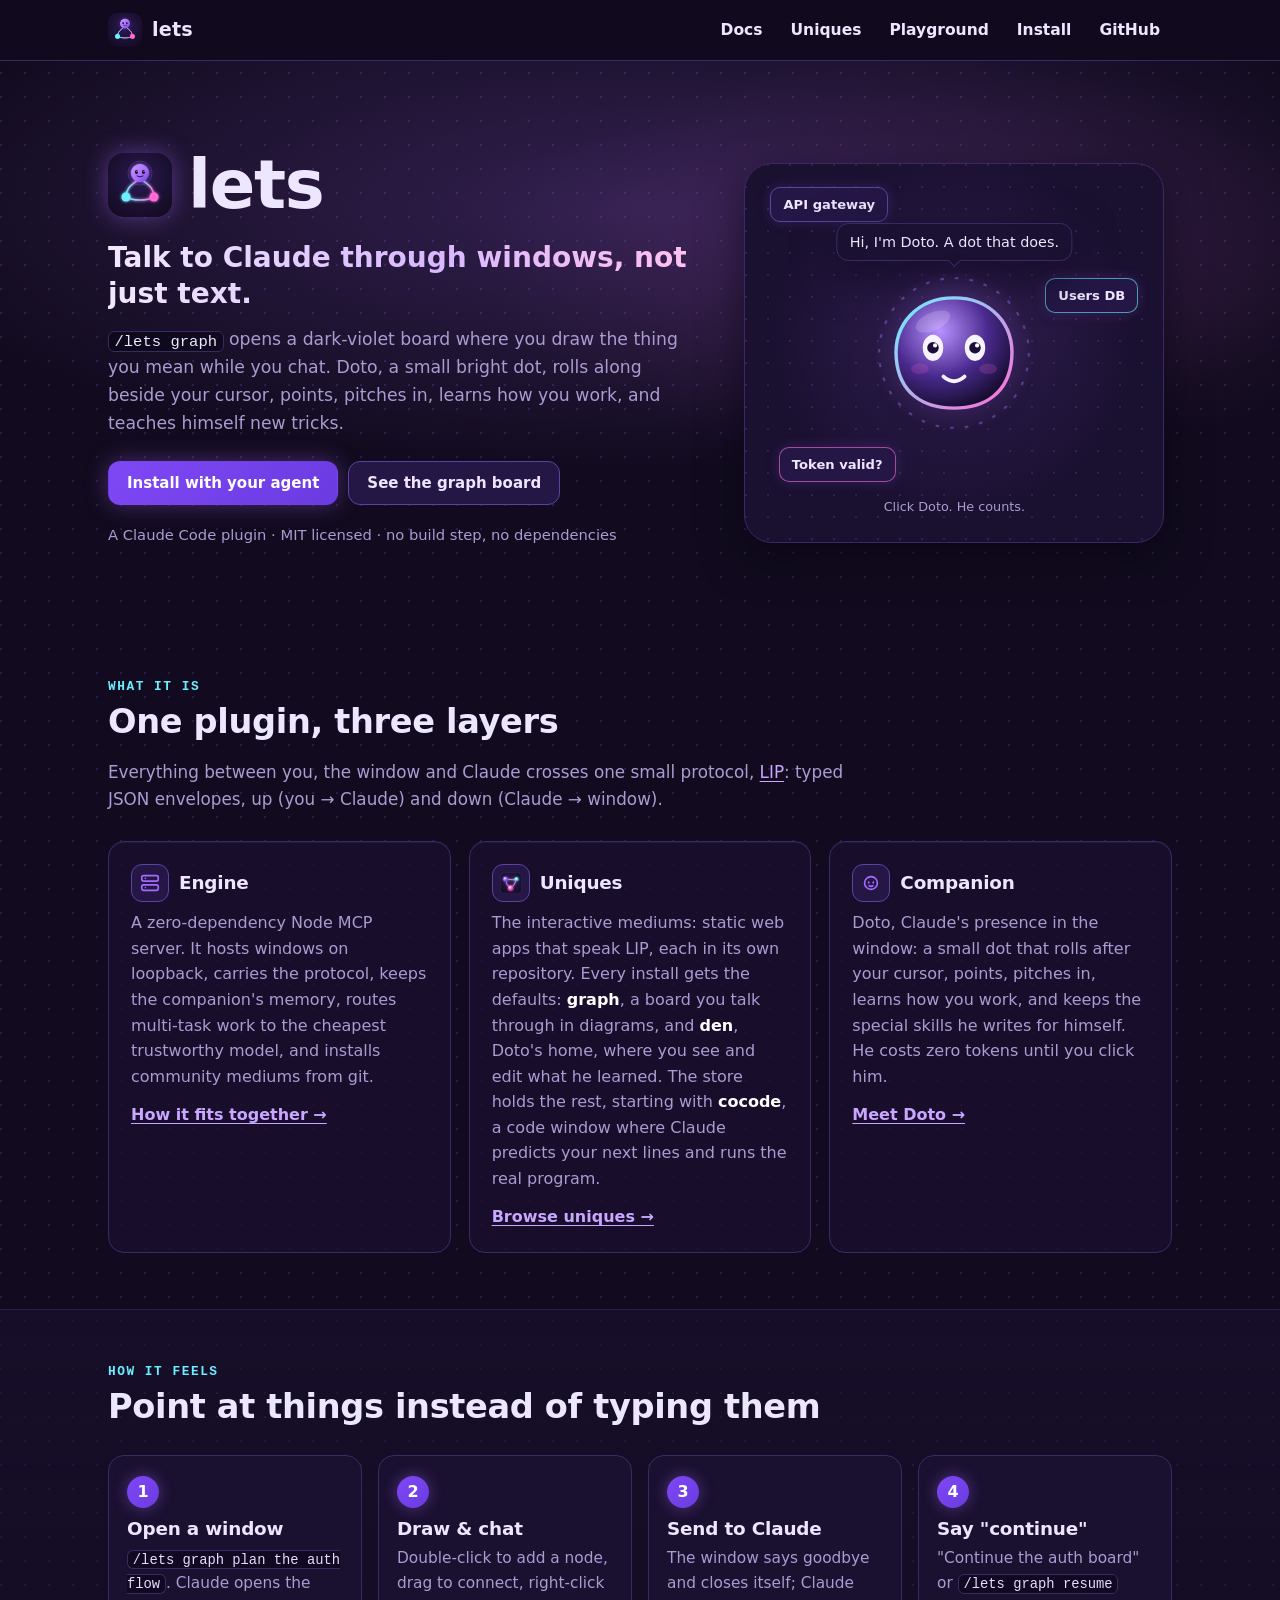
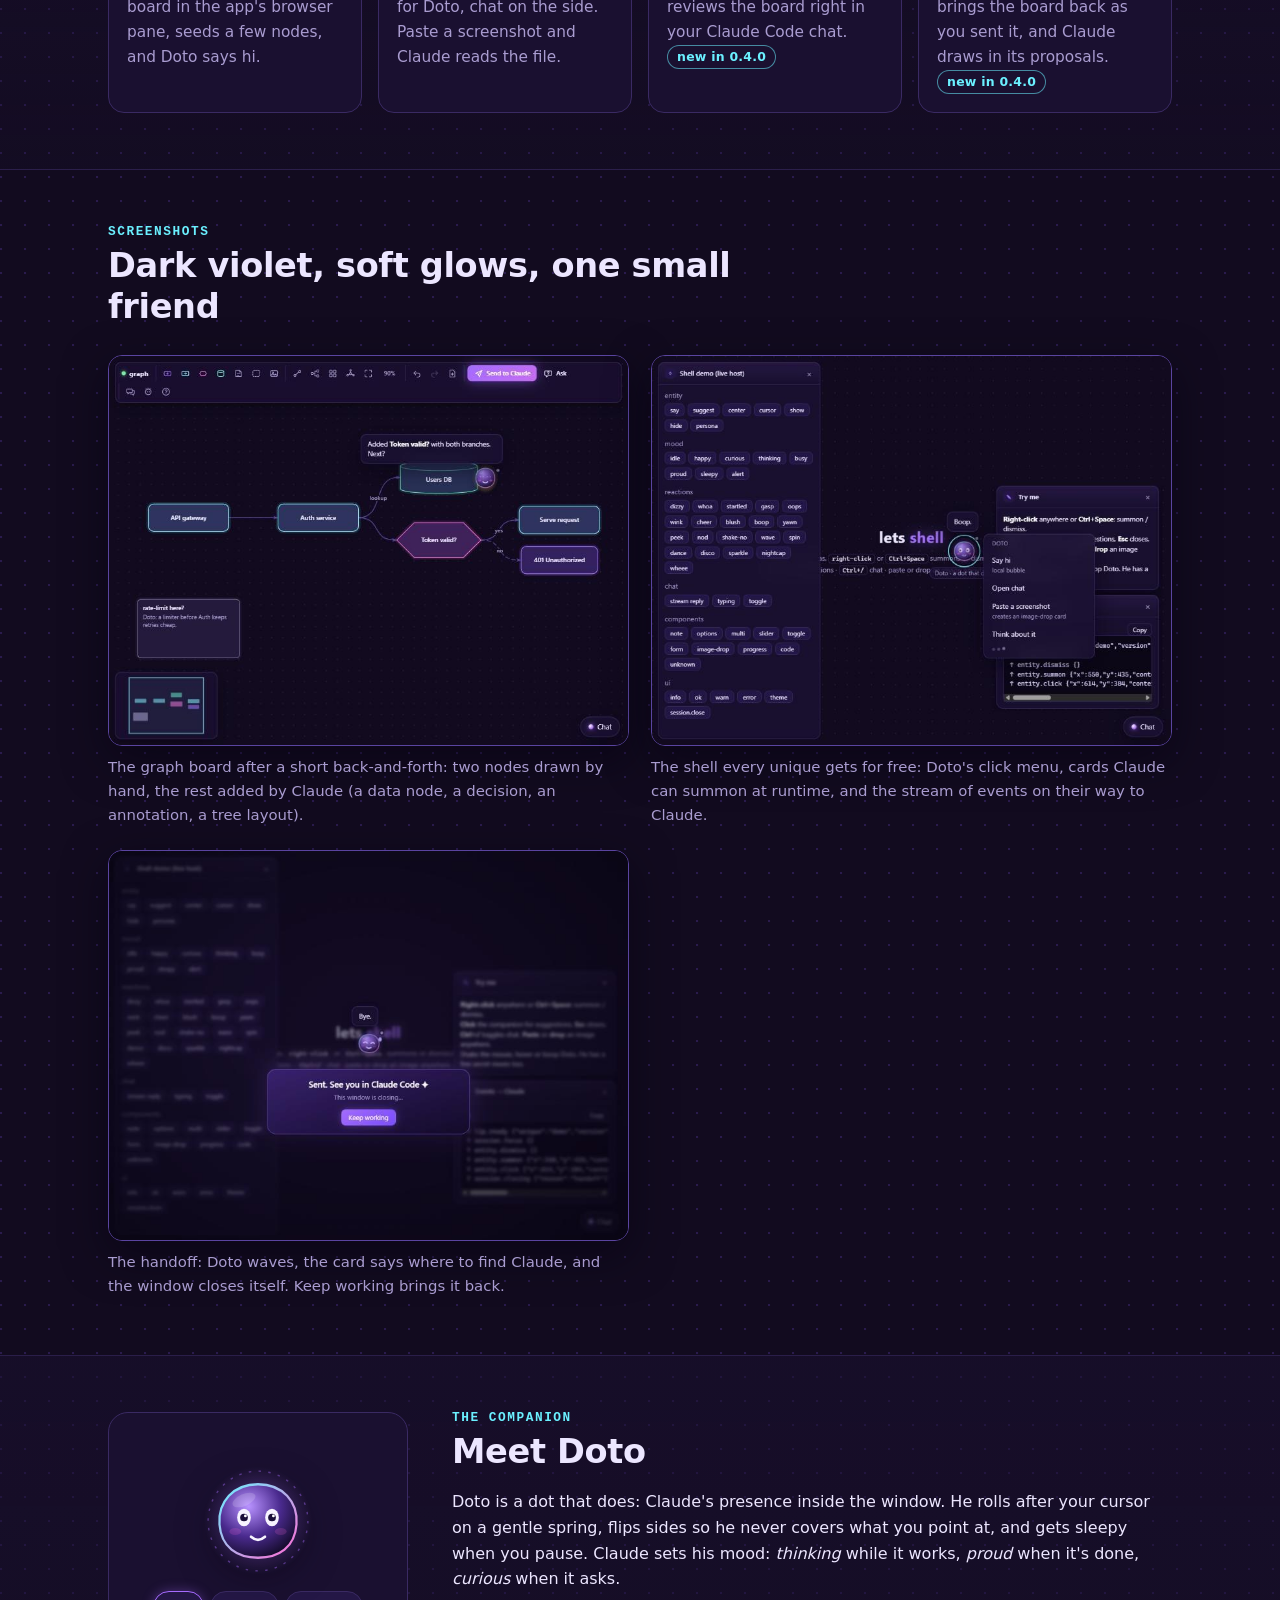
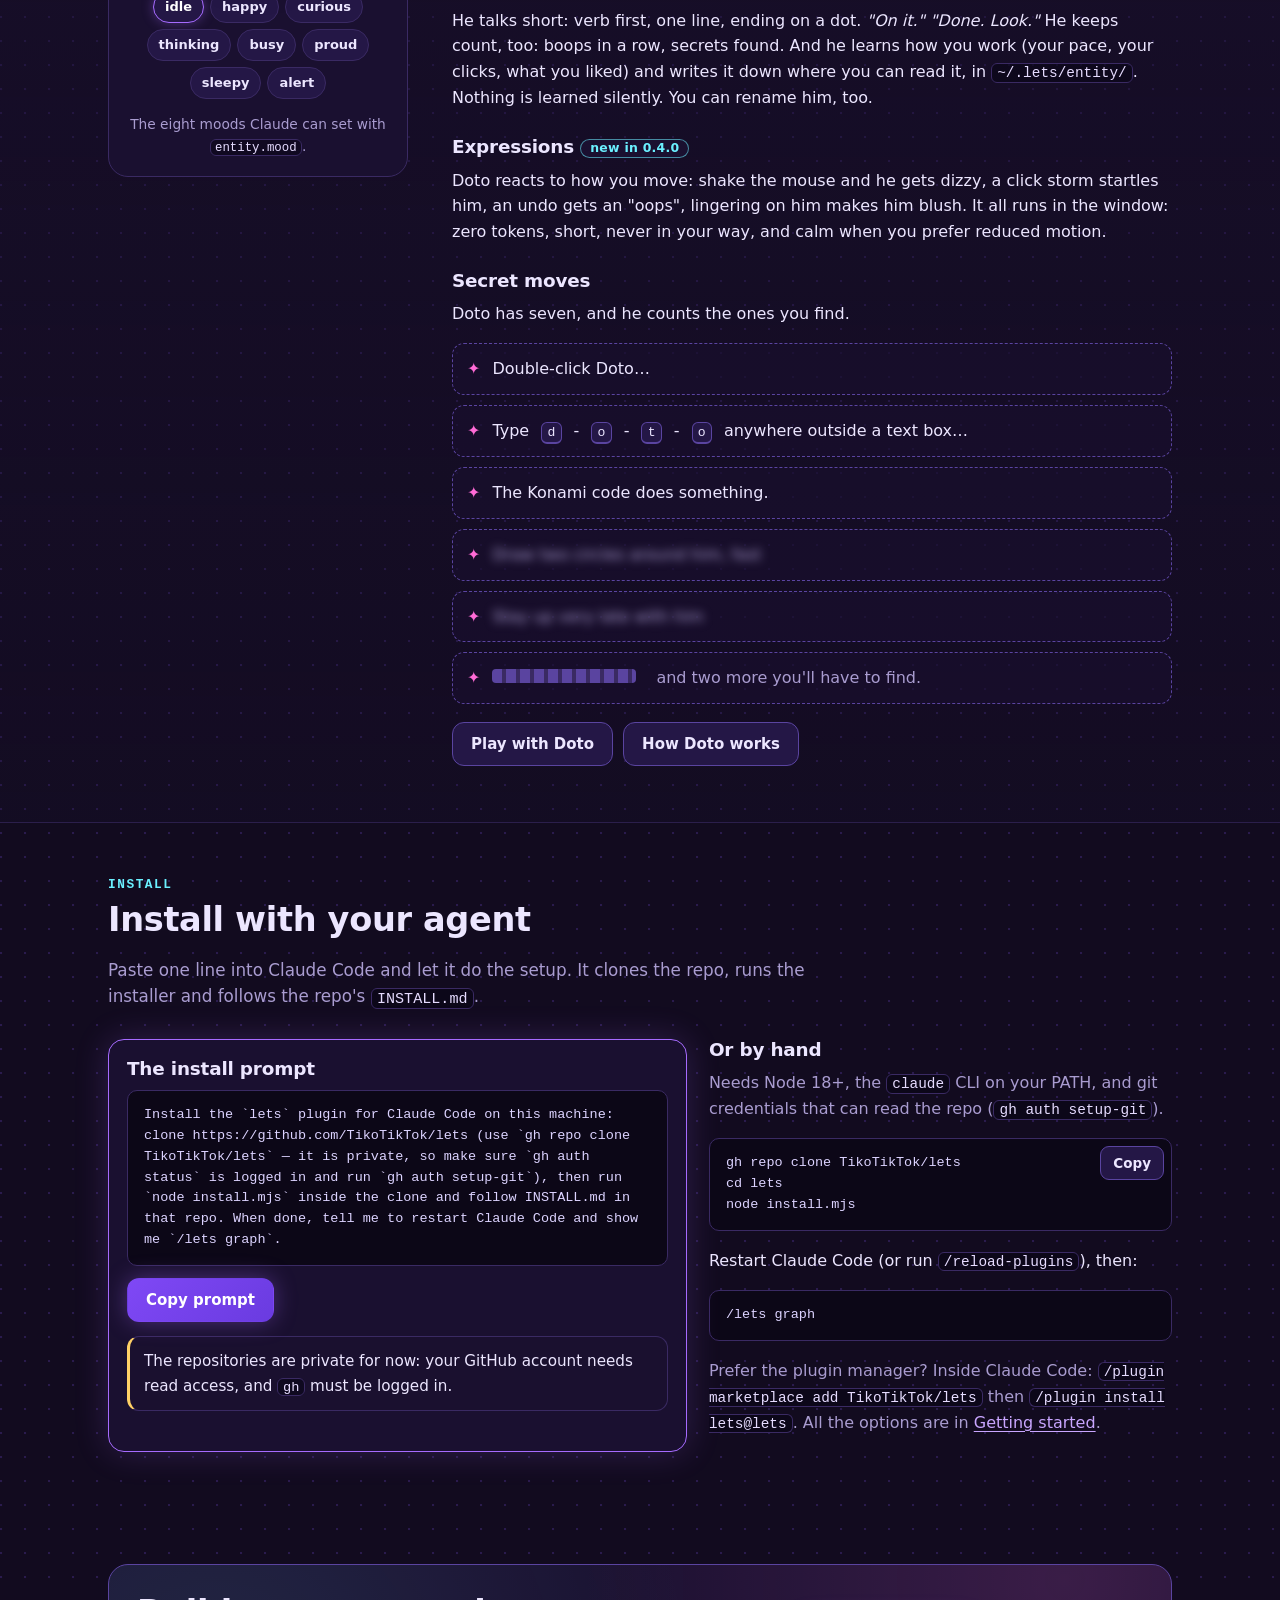
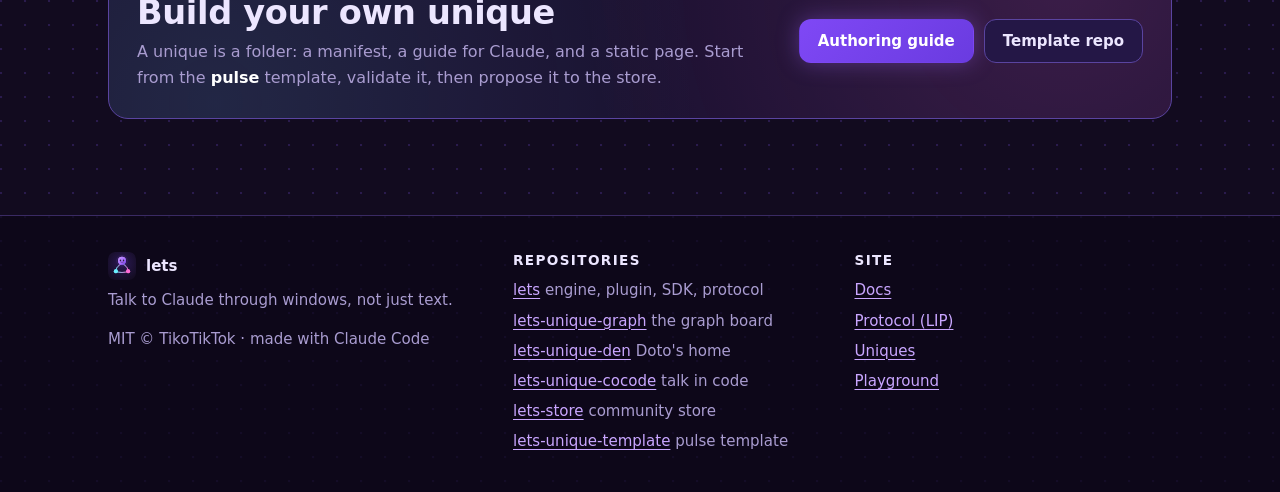
==== commit 6944c8a9: "cocode: card, docs page, nav and footer links (talk in code, in the store) Co-Authored-By: Claude My" ====
--- a/index.html
+++ b/index.html
@@ -105,7 +105,7 @@
         </article>
         <article class="card">
           <h3><span class="card-icon" aria-hidden="true"><img src="./assets/graph-icon.svg" alt="" width="22" height="22"></span>Uniques</h3>
-          <p>The interactive mediums: static web apps that speak LIP, each in its own repository. Every install gets the defaults: <strong>graph</strong>, a board you talk through in diagrams, and <strong>den</strong>, Doto's home, where you see and edit what he learned. The store holds the rest.</p>
+          <p>The interactive mediums: static web apps that speak LIP, each in its own repository. Every install gets the defaults: <strong>graph</strong>, a board you talk through in diagrams, and <strong>den</strong>, Doto's home, where you see and edit what he learned. The store holds the rest, starting with <strong>cocode</strong>, a code window where Claude predicts your next lines and runs the real program.</p>
           <p><a class="more" href="./uniques.html">Browse uniques →</a></p>
         </article>
         <article class="card">
@@ -311,6 +311,7 @@
         <li><a href="https://github.com/TikoTikTok/lets">lets</a> <span class="dim">engine, plugin, SDK, protocol</span></li>
         <li><a href="https://github.com/TikoTikTok/lets-unique-graph">lets-unique-graph</a> <span class="dim">the graph board</span></li>
         <li><a href="https://github.com/TikoTikTok/lets-unique-den">lets-unique-den</a> <span class="dim">Doto's home</span></li>
+        <li><a href="https://github.com/TikoTikTok/lets-unique-cocode">lets-unique-cocode</a> <span class="dim">talk in code</span></li>
         <li><a href="https://github.com/TikoTikTok/lets-store">lets-store</a> <span class="dim">community store</span></li>
         <li><a href="https://github.com/TikoTikTok/lets-unique-template">lets-unique-template</a> <span class="dim">pulse template</span></li>
       </ul>
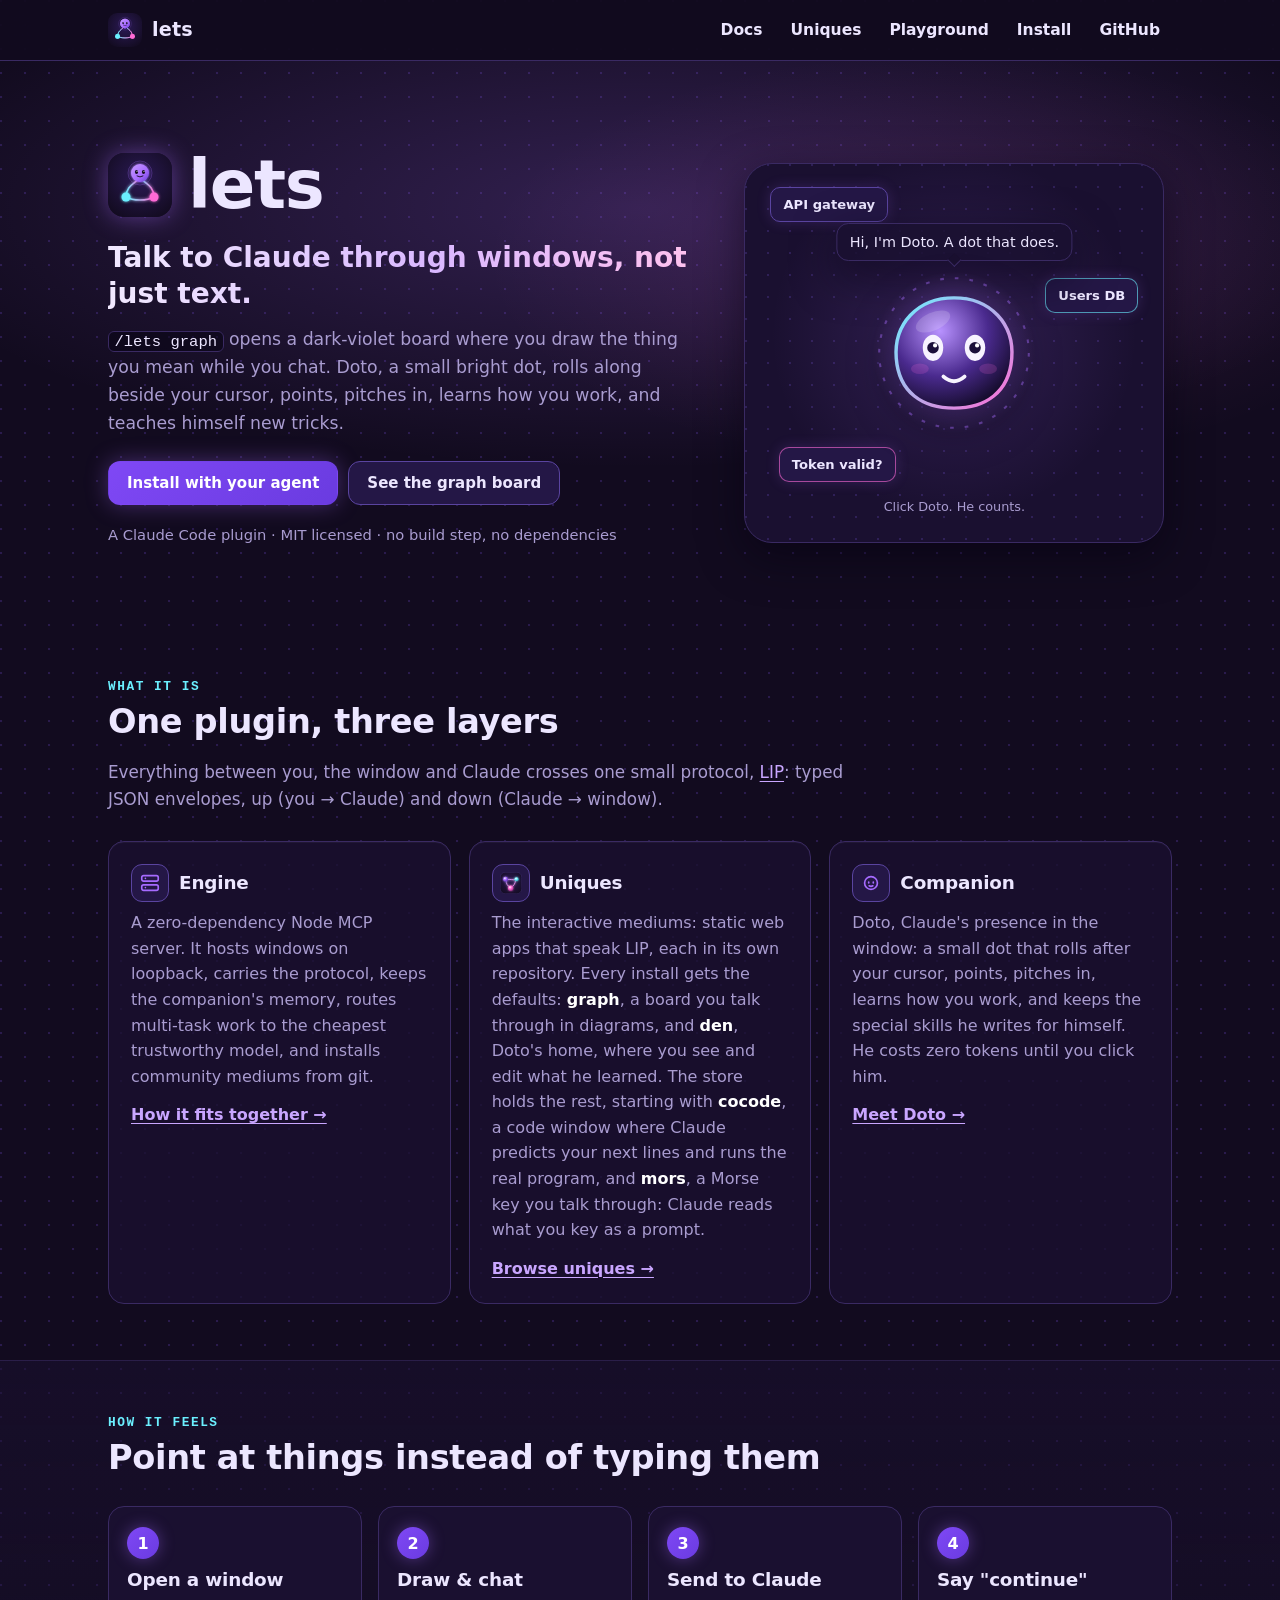
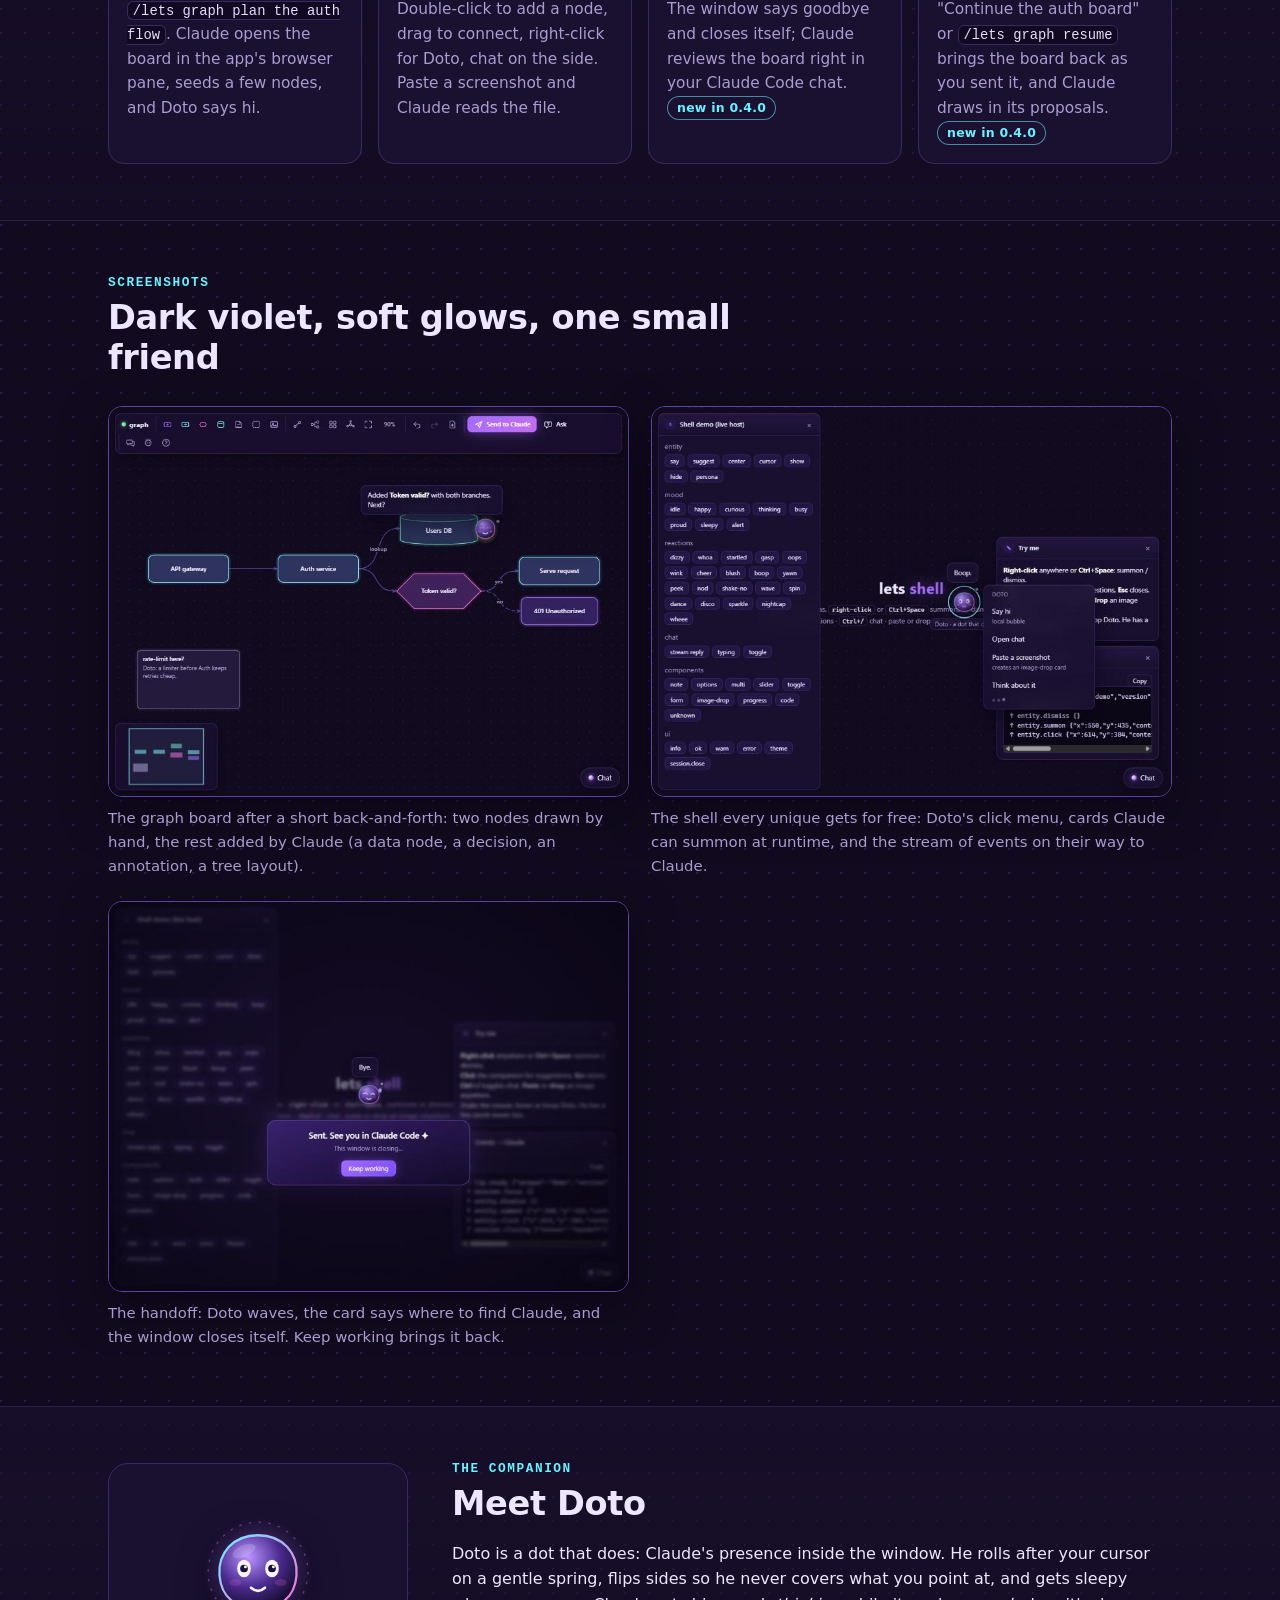
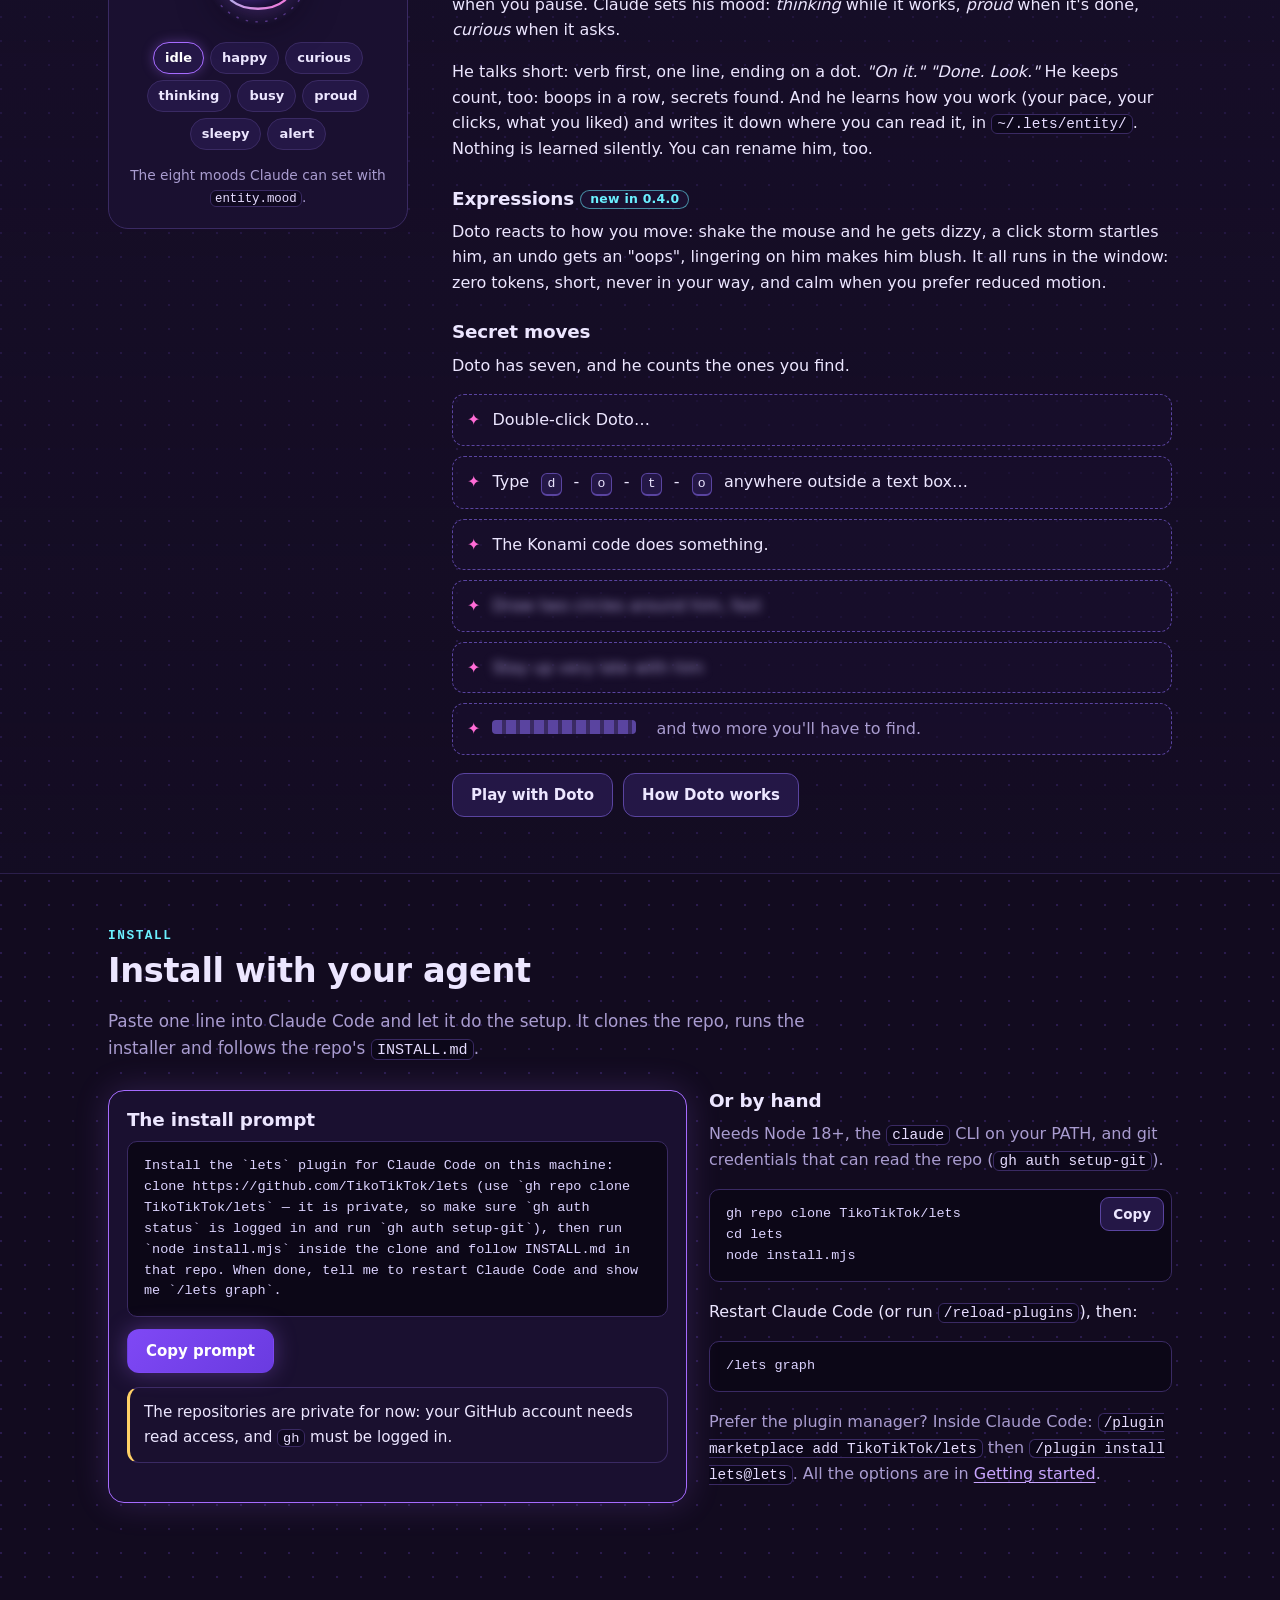
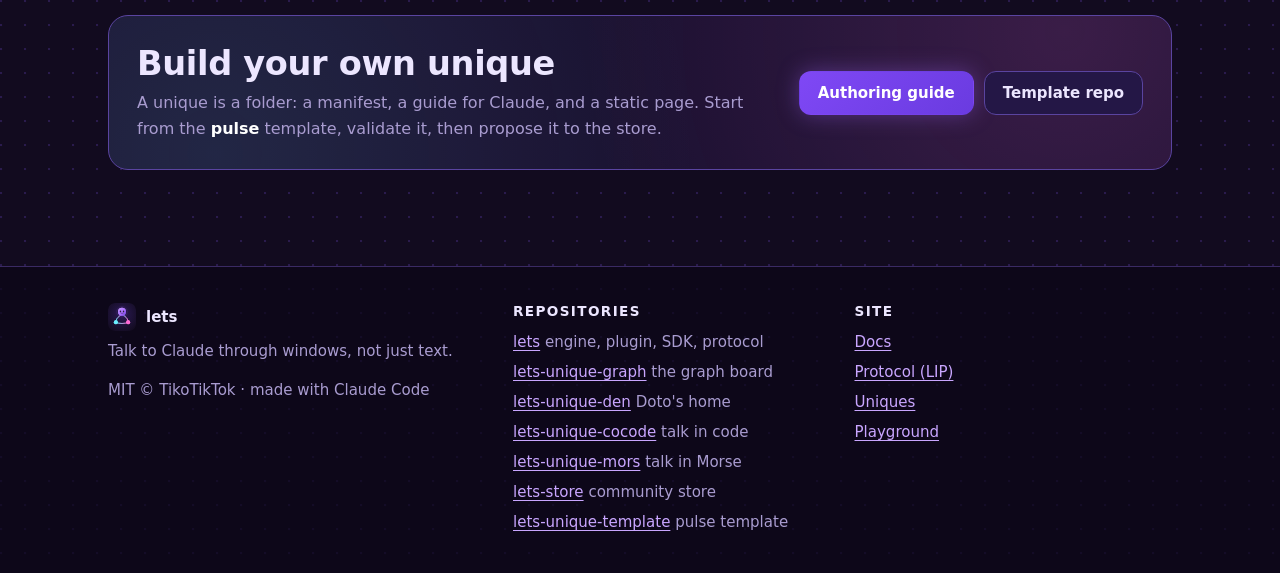
==== commit 55e7aeb2: "cocode docs: 0.1.1 wording (stale pill, prefs, load fields, output order) Co-Authored-By: Claude Myt" ====
--- a/index.html
+++ b/index.html
@@ -105,7 +105,7 @@
         </article>
         <article class="card">
           <h3><span class="card-icon" aria-hidden="true"><img src="./assets/graph-icon.svg" alt="" width="22" height="22"></span>Uniques</h3>
-          <p>The interactive mediums: static web apps that speak LIP, each in its own repository. Every install gets the defaults: <strong>graph</strong>, a board you talk through in diagrams, and <strong>den</strong>, Doto's home, where you see and edit what he learned. The store holds the rest, starting with <strong>cocode</strong>, a code window where Claude predicts your next lines and runs the real program.</p>
+          <p>The interactive mediums: static web apps that speak LIP, each in its own repository. Every install gets the defaults: <strong>graph</strong>, a board you talk through in diagrams, and <strong>den</strong>, Doto's home, where you see and edit what he learned. The store holds the rest, starting with <strong>cocode</strong>, a code window where Claude predicts your next lines and runs the real program, and <strong>mors</strong>, a Morse key you talk through: Claude reads what you key as a prompt.</p>
           <p><a class="more" href="./uniques.html">Browse uniques →</a></p>
         </article>
         <article class="card">
@@ -312,6 +312,7 @@
         <li><a href="https://github.com/TikoTikTok/lets-unique-graph">lets-unique-graph</a> <span class="dim">the graph board</span></li>
         <li><a href="https://github.com/TikoTikTok/lets-unique-den">lets-unique-den</a> <span class="dim">Doto's home</span></li>
         <li><a href="https://github.com/TikoTikTok/lets-unique-cocode">lets-unique-cocode</a> <span class="dim">talk in code</span></li>
+        <li><a href="https://github.com/TikoTikTok/lets-unique-mors">lets-unique-mors</a> <span class="dim">talk in Morse</span></li>
         <li><a href="https://github.com/TikoTikTok/lets-store">lets-store</a> <span class="dim">community store</span></li>
         <li><a href="https://github.com/TikoTikTok/lets-unique-template">lets-unique-template</a> <span class="dim">pulse template</span></li>
       </ul>
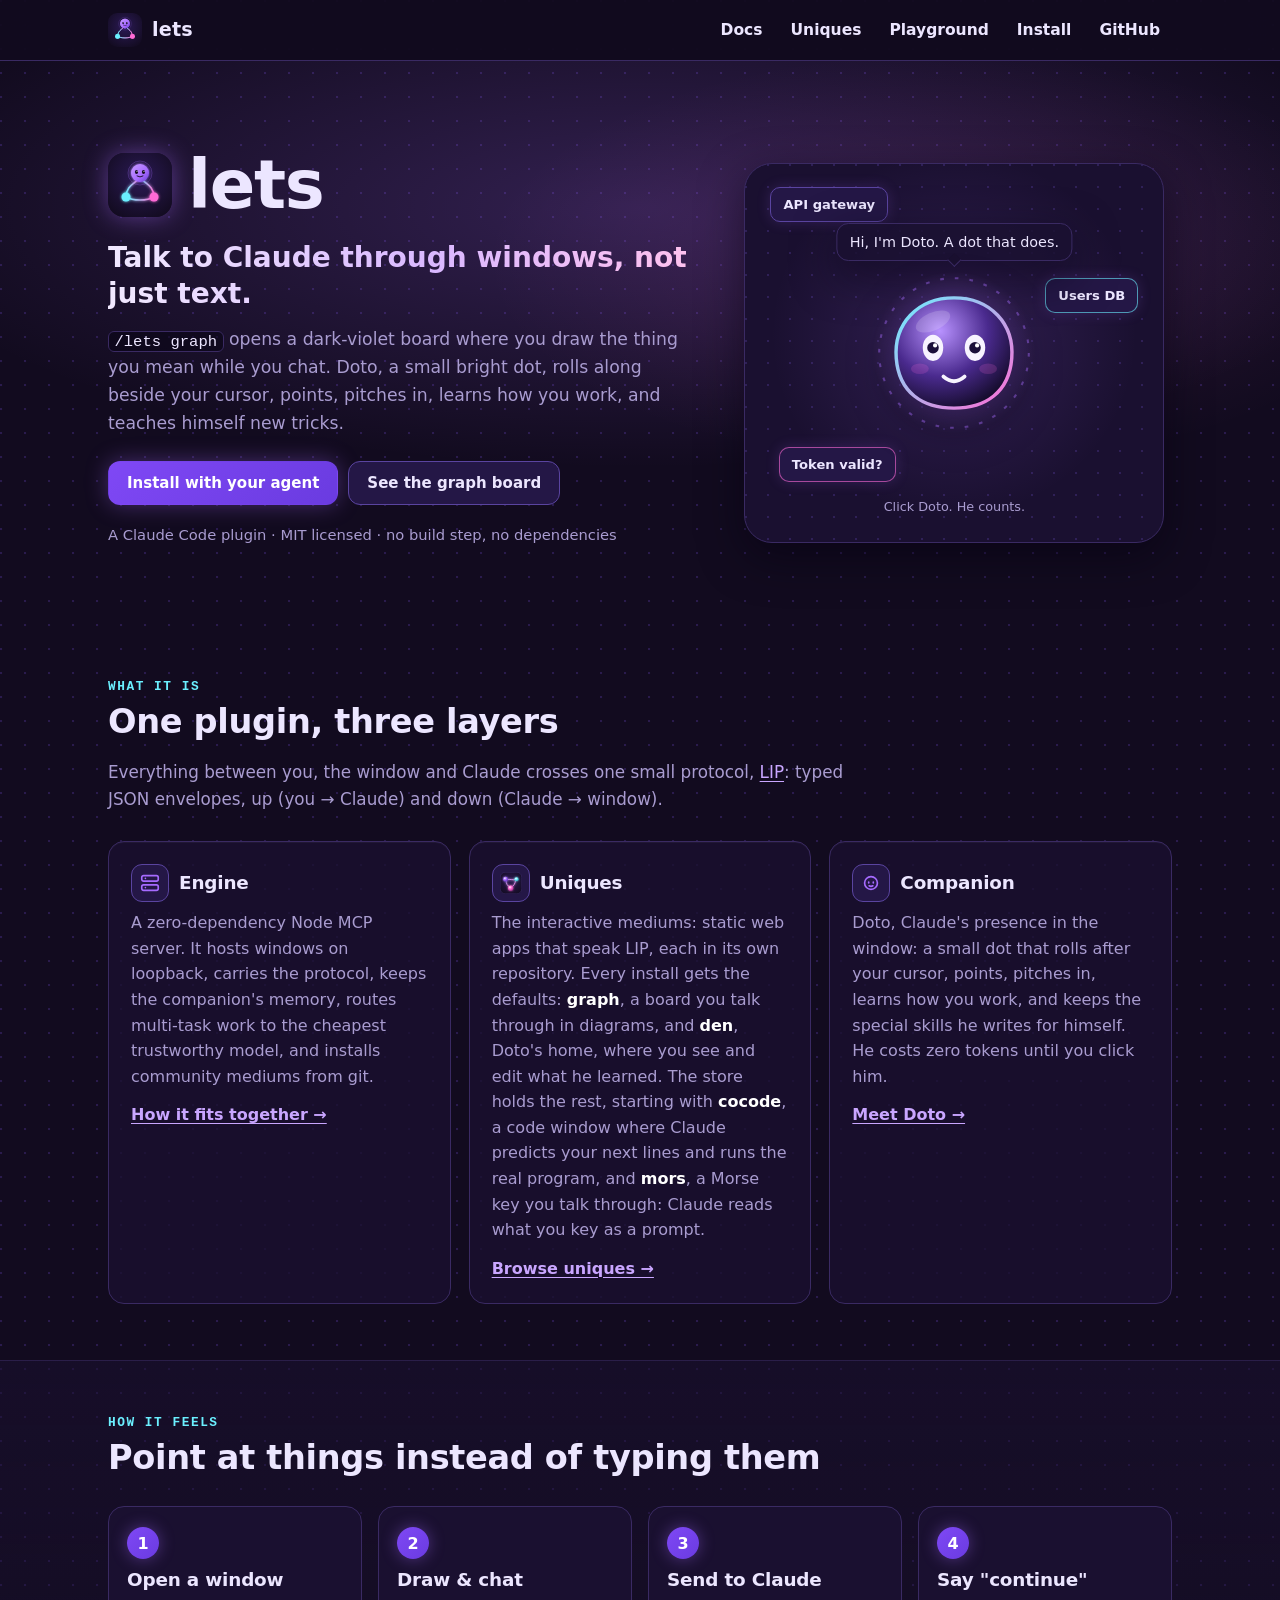
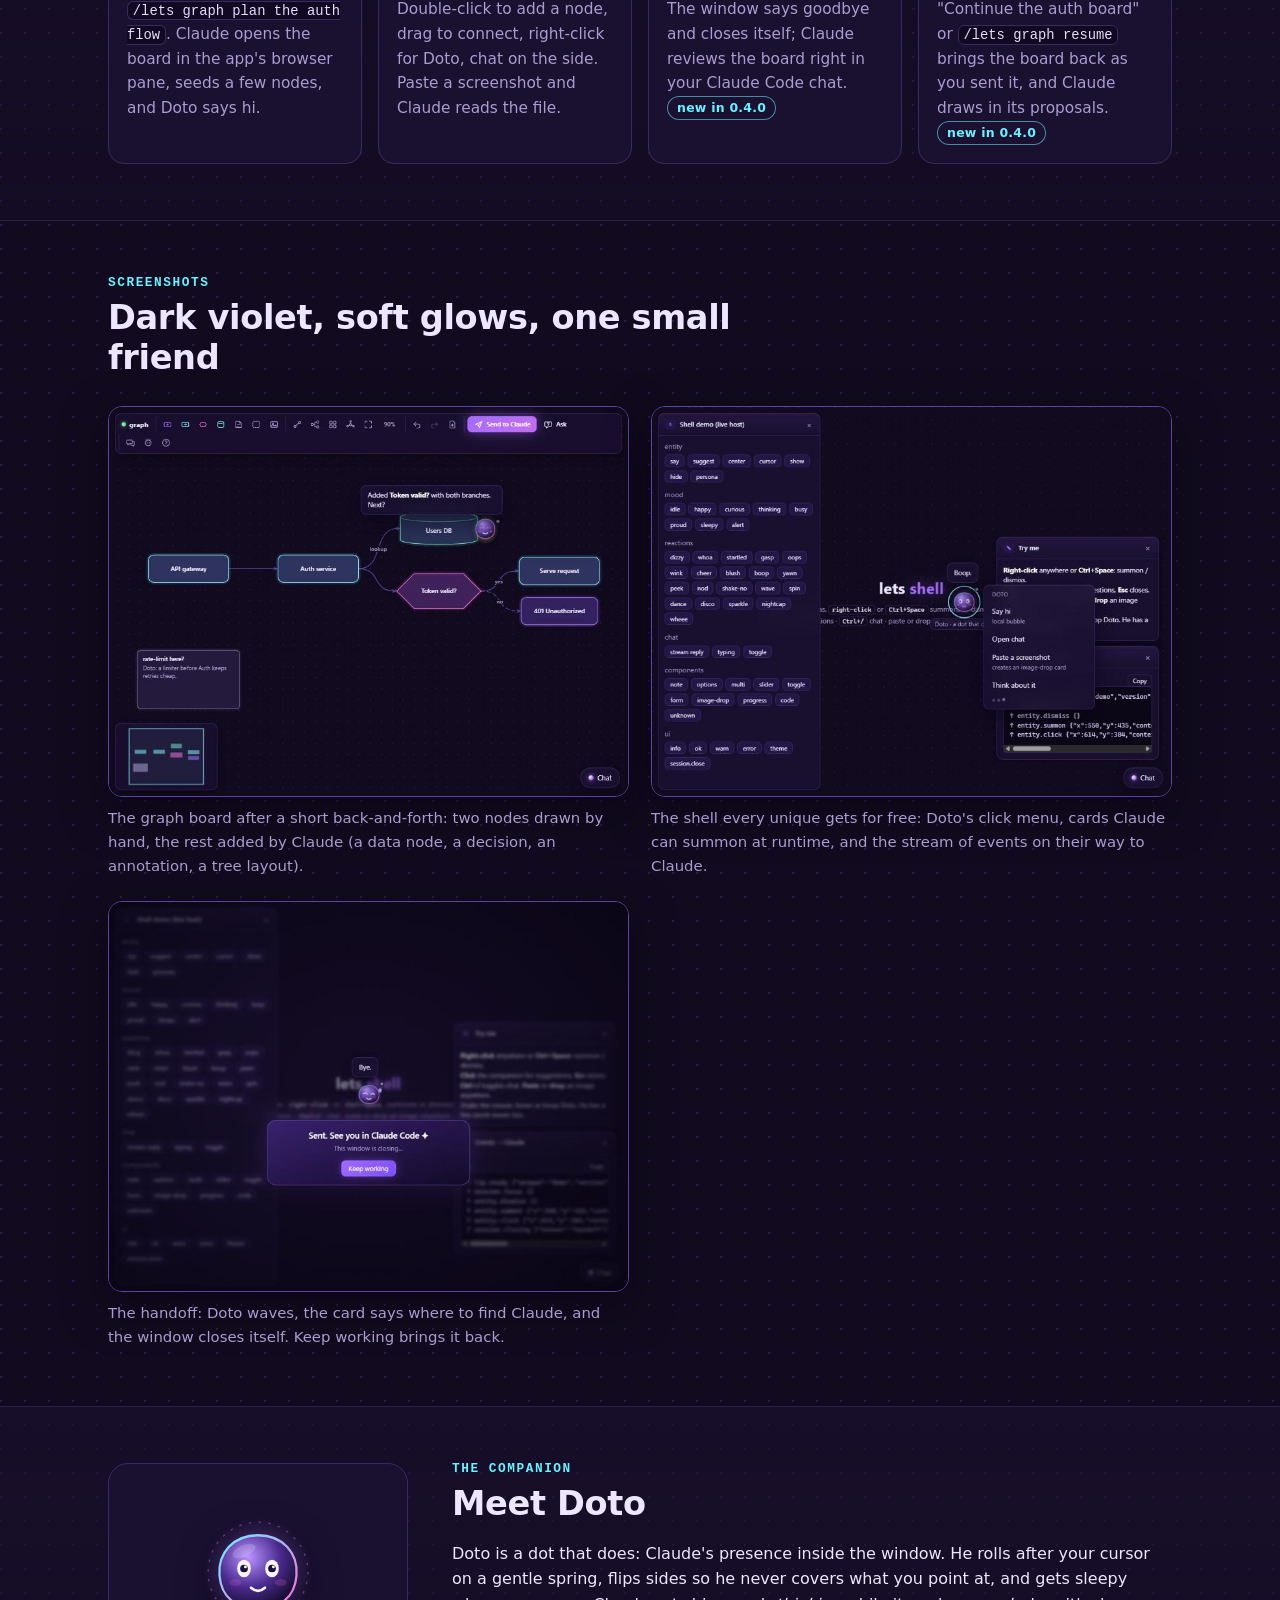
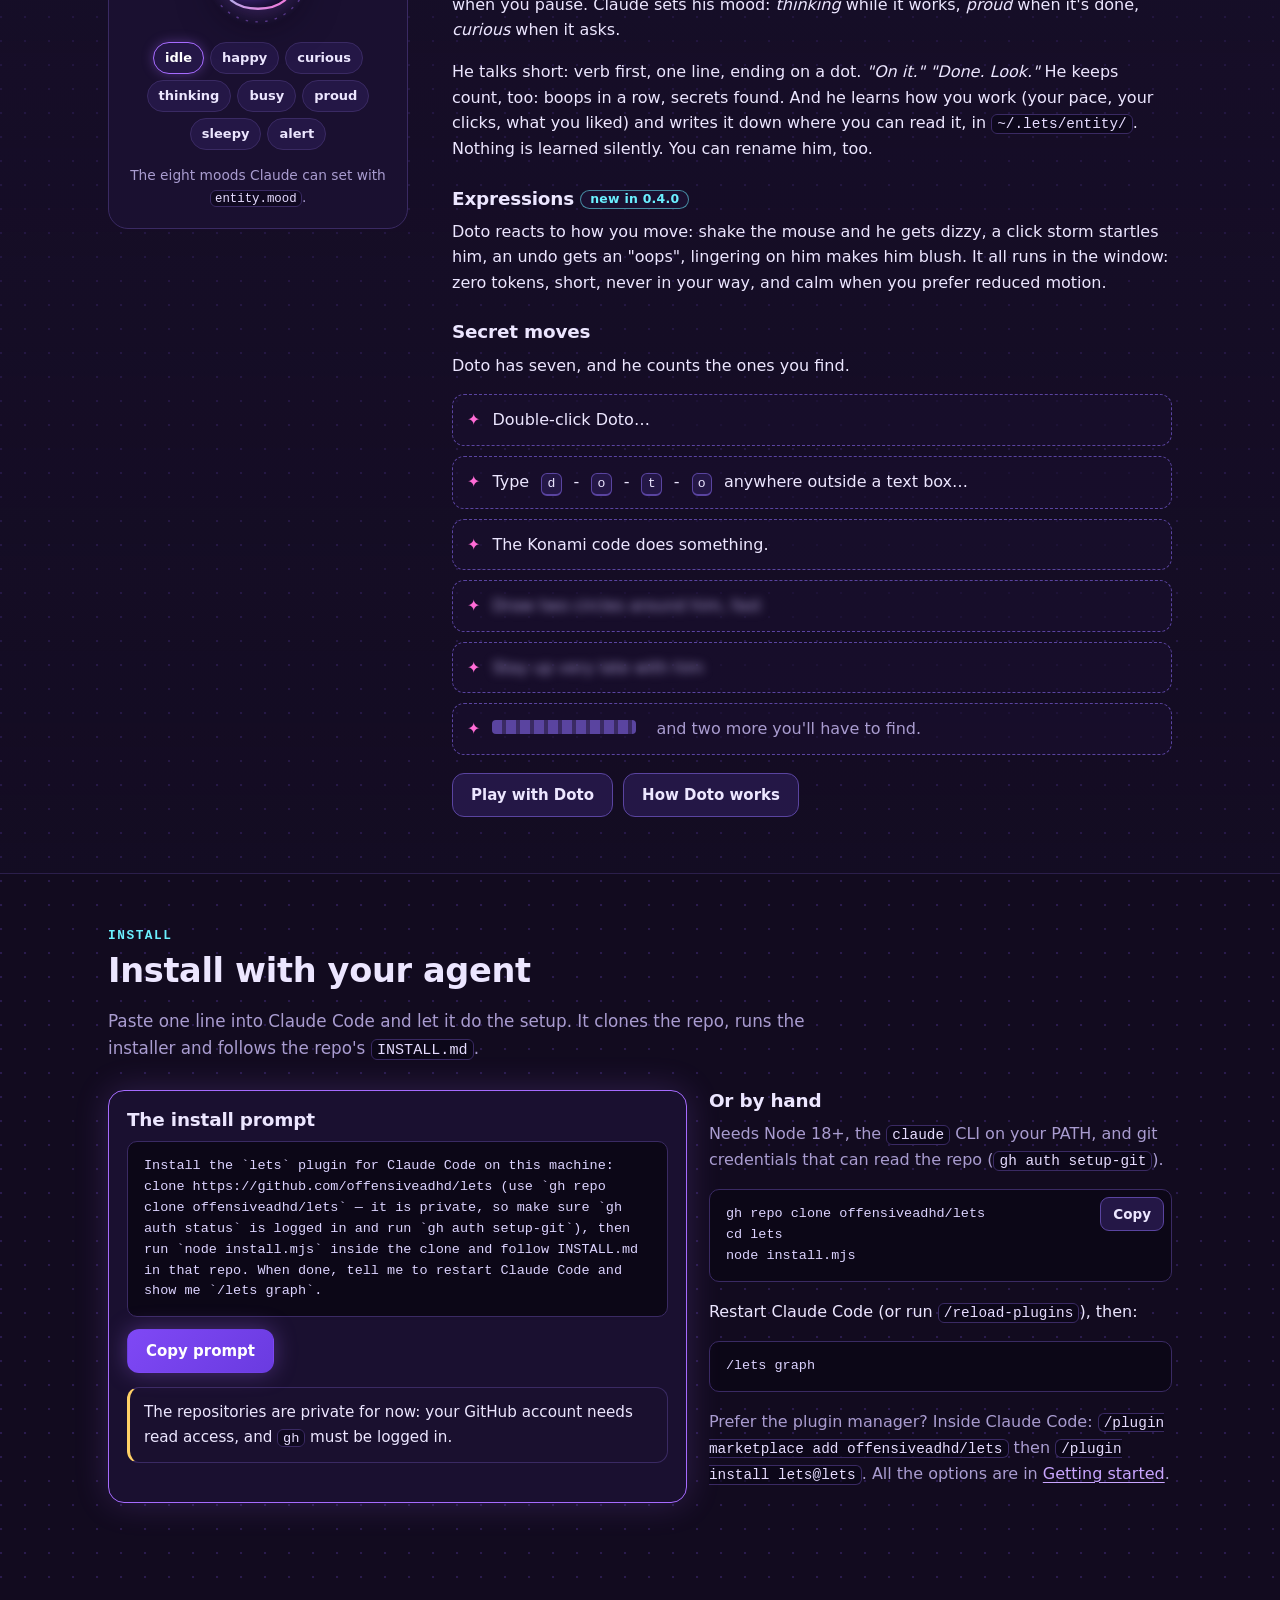
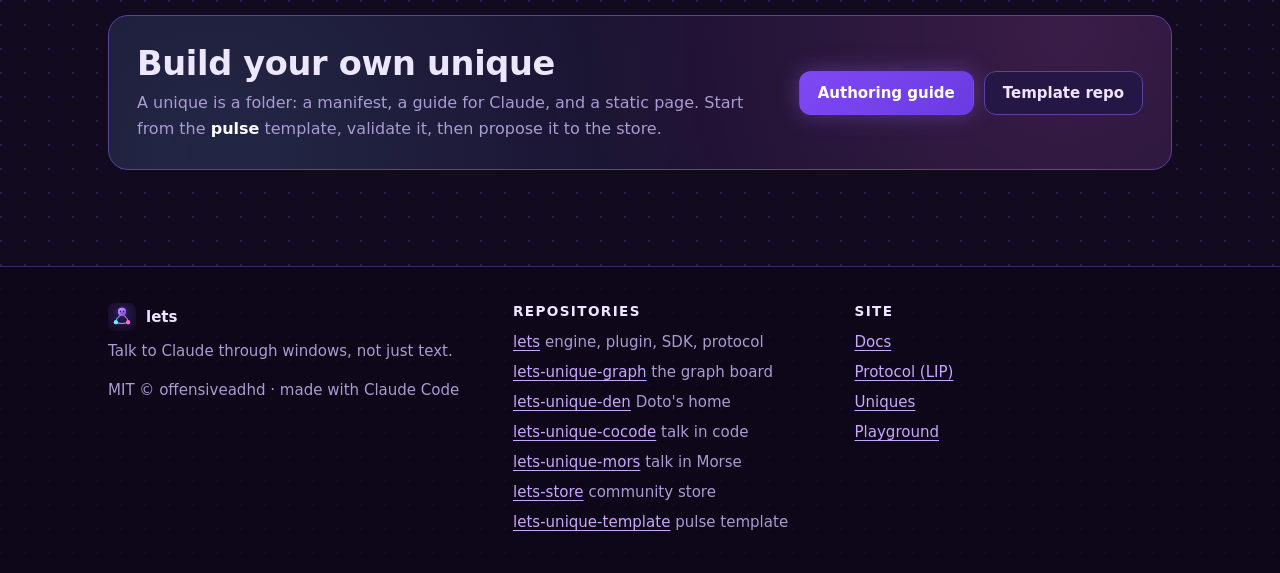
==== commit 8a948c66: "Move to the offensiveadhd org: update URLs and author lines The repos moved from github.com/TikoTikT" ====
--- a/index.html
+++ b/index.html
@@ -22,7 +22,7 @@
         <li><a href="./uniques.html">Uniques</a></li>
         <li><a href="./playground.html">Playground</a></li>
         <li><a href="#install">Install</a></li>
-        <li><a href="https://github.com/TikoTikTok/lets">GitHub</a></li>
+        <li><a href="https://github.com/offensiveadhd/lets">GitHub</a></li>
       </ul>
     </nav>
   </div>
@@ -256,7 +256,7 @@
       <div class="install">
         <div class="copy-box">
           <h3>The install prompt</h3>
-          <pre class="wrap-text" id="install-prompt">Install the `lets` plugin for Claude Code on this machine: clone https://github.com/TikoTikTok/lets (use `gh repo clone TikoTikTok/lets` — it is private, so make sure `gh auth status` is logged in and run `gh auth setup-git`), then run `node install.mjs` inside the clone and follow INSTALL.md in that repo. When done, tell me to restart Claude Code and show me `/lets graph`.</pre>
+          <pre class="wrap-text" id="install-prompt">Install the `lets` plugin for Claude Code on this machine: clone https://github.com/offensiveadhd/lets (use `gh repo clone offensiveadhd/lets` — it is private, so make sure `gh auth status` is logged in and run `gh auth setup-git`), then run `node install.mjs` inside the clone and follow INSTALL.md in that repo. When done, tell me to restart Claude Code and show me `/lets graph`.</pre>
           <div>
             <button class="btn btn-primary" type="button" data-copy="install-prompt">Copy prompt</button>
             <span class="copy-status" role="status" aria-live="polite"></span>
@@ -268,14 +268,14 @@
           <h3>Or by hand</h3>
           <p class="dim">Needs Node 18+, the <code>claude</code> CLI on your PATH, and git credentials that can read the repo (<code>gh auth setup-git</code>).</p>
           <div class="pre-wrap">
-            <pre id="manual-cmds"><code>gh repo clone TikoTikTok/lets
+            <pre id="manual-cmds"><code>gh repo clone offensiveadhd/lets
 cd lets
 node install.mjs</code></pre>
             <button class="btn btn-sm btn-copy" type="button" data-copy="manual-cmds">Copy</button>
           </div>
           <p>Restart Claude Code (or run <code>/reload-plugins</code>), then:</p>
           <pre><code>/lets graph</code></pre>
-          <p class="dim">Prefer the plugin manager? Inside Claude Code: <code>/plugin marketplace add TikoTikTok/lets</code> then <code>/plugin install lets@lets</code>. All the options are in <a href="./docs/getting-started.html">Getting started</a>.</p>
+          <p class="dim">Prefer the plugin manager? Inside Claude Code: <code>/plugin marketplace add offensiveadhd/lets</code> then <code>/plugin install lets@lets</code>. All the options are in <a href="./docs/getting-started.html">Getting started</a>.</p>
         </div>
       </div>
     </div>
@@ -291,7 +291,7 @@
         </div>
         <div class="btn-row">
           <a class="btn btn-primary" href="./docs/uniques.html">Authoring guide</a>
-          <a class="btn" href="https://github.com/TikoTikTok/lets-unique-template">Template repo</a>
+          <a class="btn" href="https://github.com/offensiveadhd/lets-unique-template">Template repo</a>
         </div>
       </div>
     </div>
@@ -303,18 +303,18 @@
     <div>
       <div class="footer-brand"><img src="./assets/logo.svg" alt="" width="28" height="28">lets</div>
       <p>Talk to Claude through windows, not just text.</p>
-      <p>MIT © TikoTikTok · made with Claude Code</p>
+      <p>MIT © offensiveadhd · made with Claude Code</p>
     </div>
     <div>
       <h2>Repositories</h2>
       <ul>
-        <li><a href="https://github.com/TikoTikTok/lets">lets</a> <span class="dim">engine, plugin, SDK, protocol</span></li>
-        <li><a href="https://github.com/TikoTikTok/lets-unique-graph">lets-unique-graph</a> <span class="dim">the graph board</span></li>
-        <li><a href="https://github.com/TikoTikTok/lets-unique-den">lets-unique-den</a> <span class="dim">Doto's home</span></li>
-        <li><a href="https://github.com/TikoTikTok/lets-unique-cocode">lets-unique-cocode</a> <span class="dim">talk in code</span></li>
-        <li><a href="https://github.com/TikoTikTok/lets-unique-mors">lets-unique-mors</a> <span class="dim">talk in Morse</span></li>
-        <li><a href="https://github.com/TikoTikTok/lets-store">lets-store</a> <span class="dim">community store</span></li>
-        <li><a href="https://github.com/TikoTikTok/lets-unique-template">lets-unique-template</a> <span class="dim">pulse template</span></li>
+        <li><a href="https://github.com/offensiveadhd/lets">lets</a> <span class="dim">engine, plugin, SDK, protocol</span></li>
+        <li><a href="https://github.com/offensiveadhd/lets-unique-graph">lets-unique-graph</a> <span class="dim">the graph board</span></li>
+        <li><a href="https://github.com/offensiveadhd/lets-unique-den">lets-unique-den</a> <span class="dim">Doto's home</span></li>
+        <li><a href="https://github.com/offensiveadhd/lets-unique-cocode">lets-unique-cocode</a> <span class="dim">talk in code</span></li>
+        <li><a href="https://github.com/offensiveadhd/lets-unique-mors">lets-unique-mors</a> <span class="dim">talk in Morse</span></li>
+        <li><a href="https://github.com/offensiveadhd/lets-store">lets-store</a> <span class="dim">community store</span></li>
+        <li><a href="https://github.com/offensiveadhd/lets-unique-template">lets-unique-template</a> <span class="dim">pulse template</span></li>
       </ul>
     </div>
     <div>
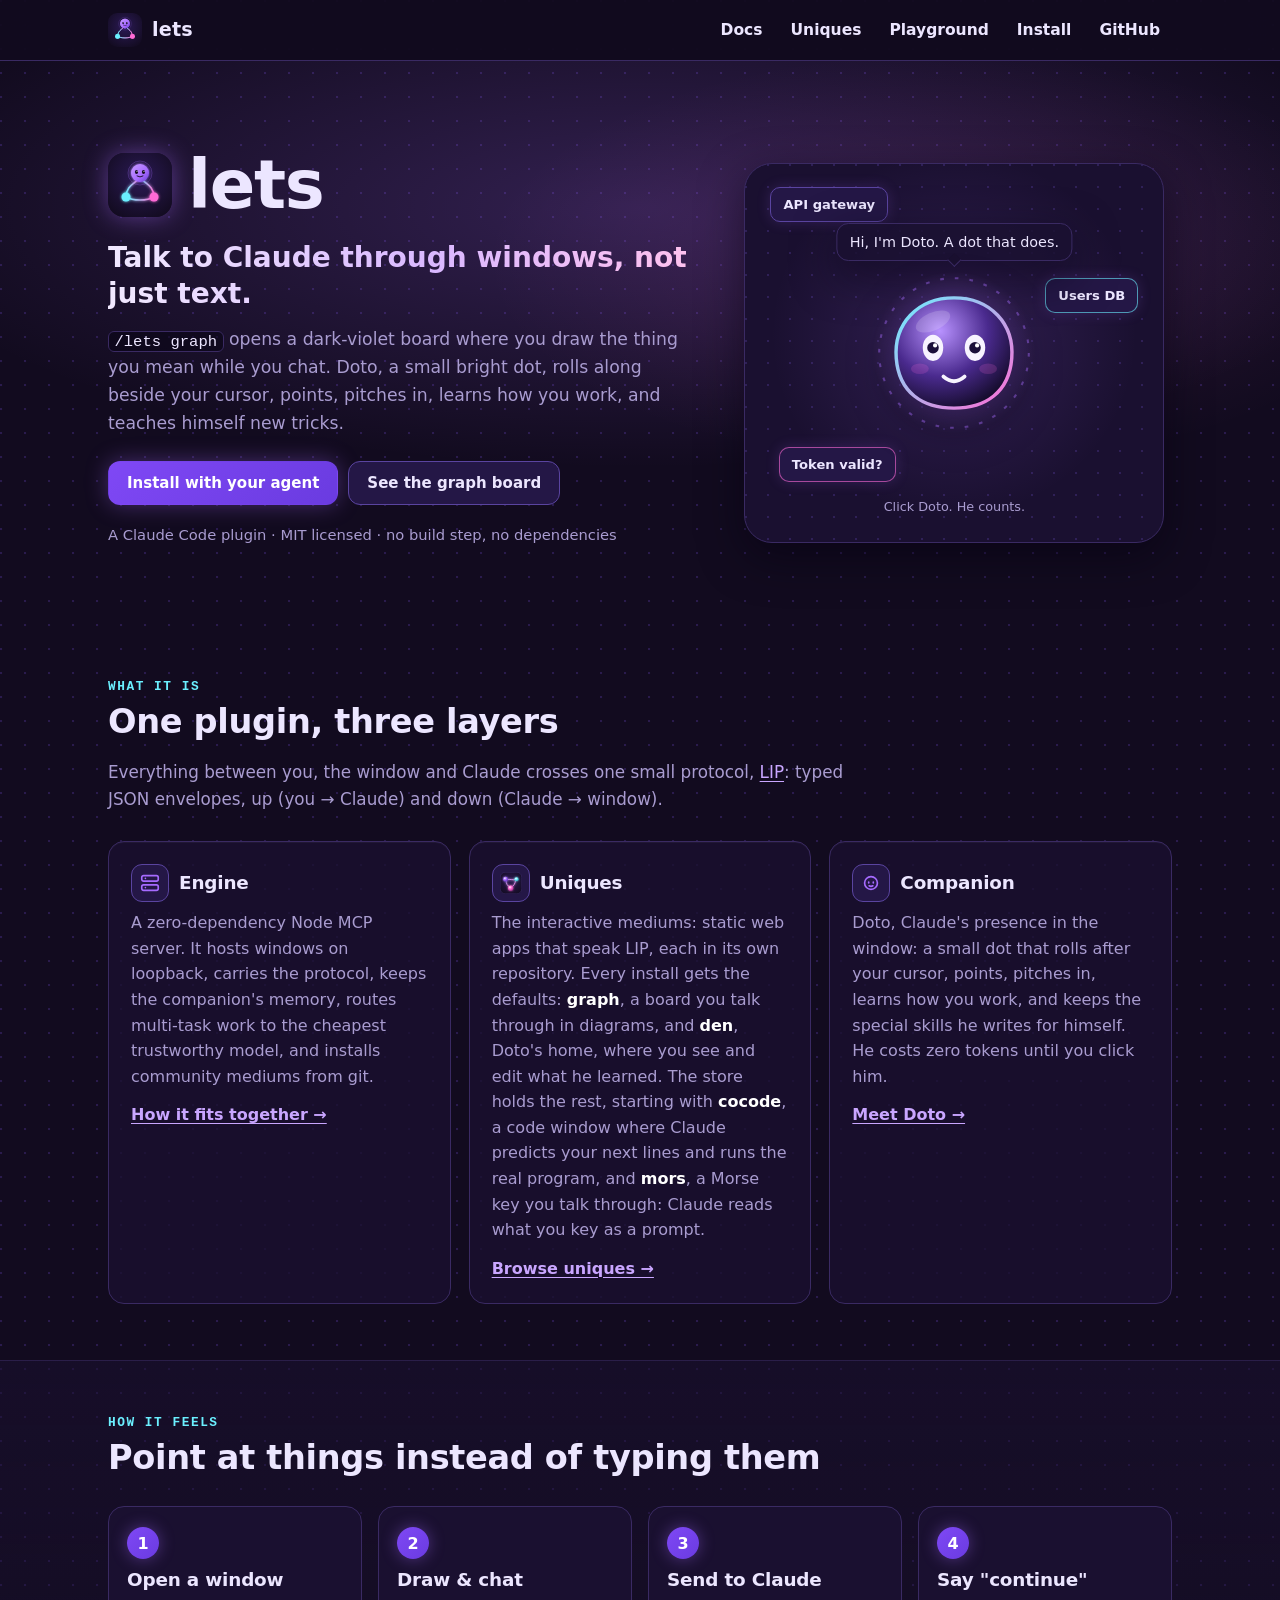
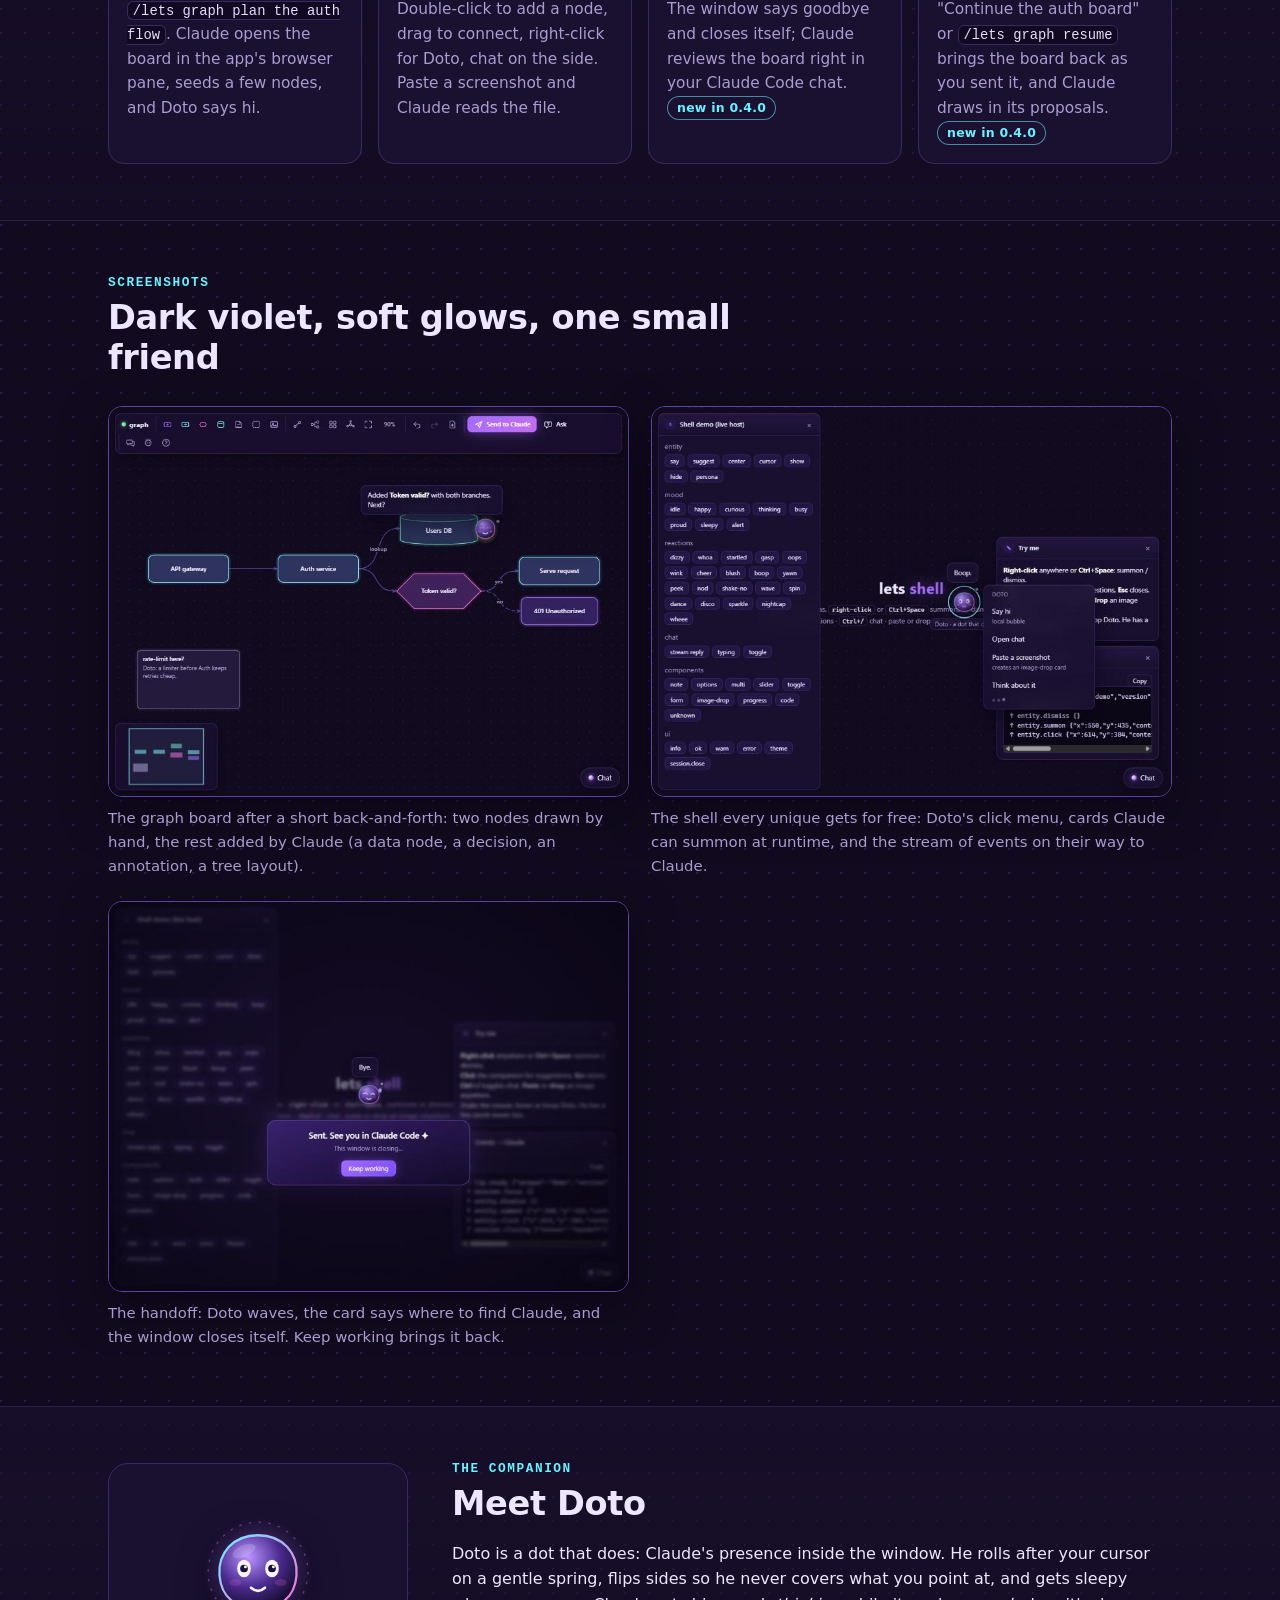
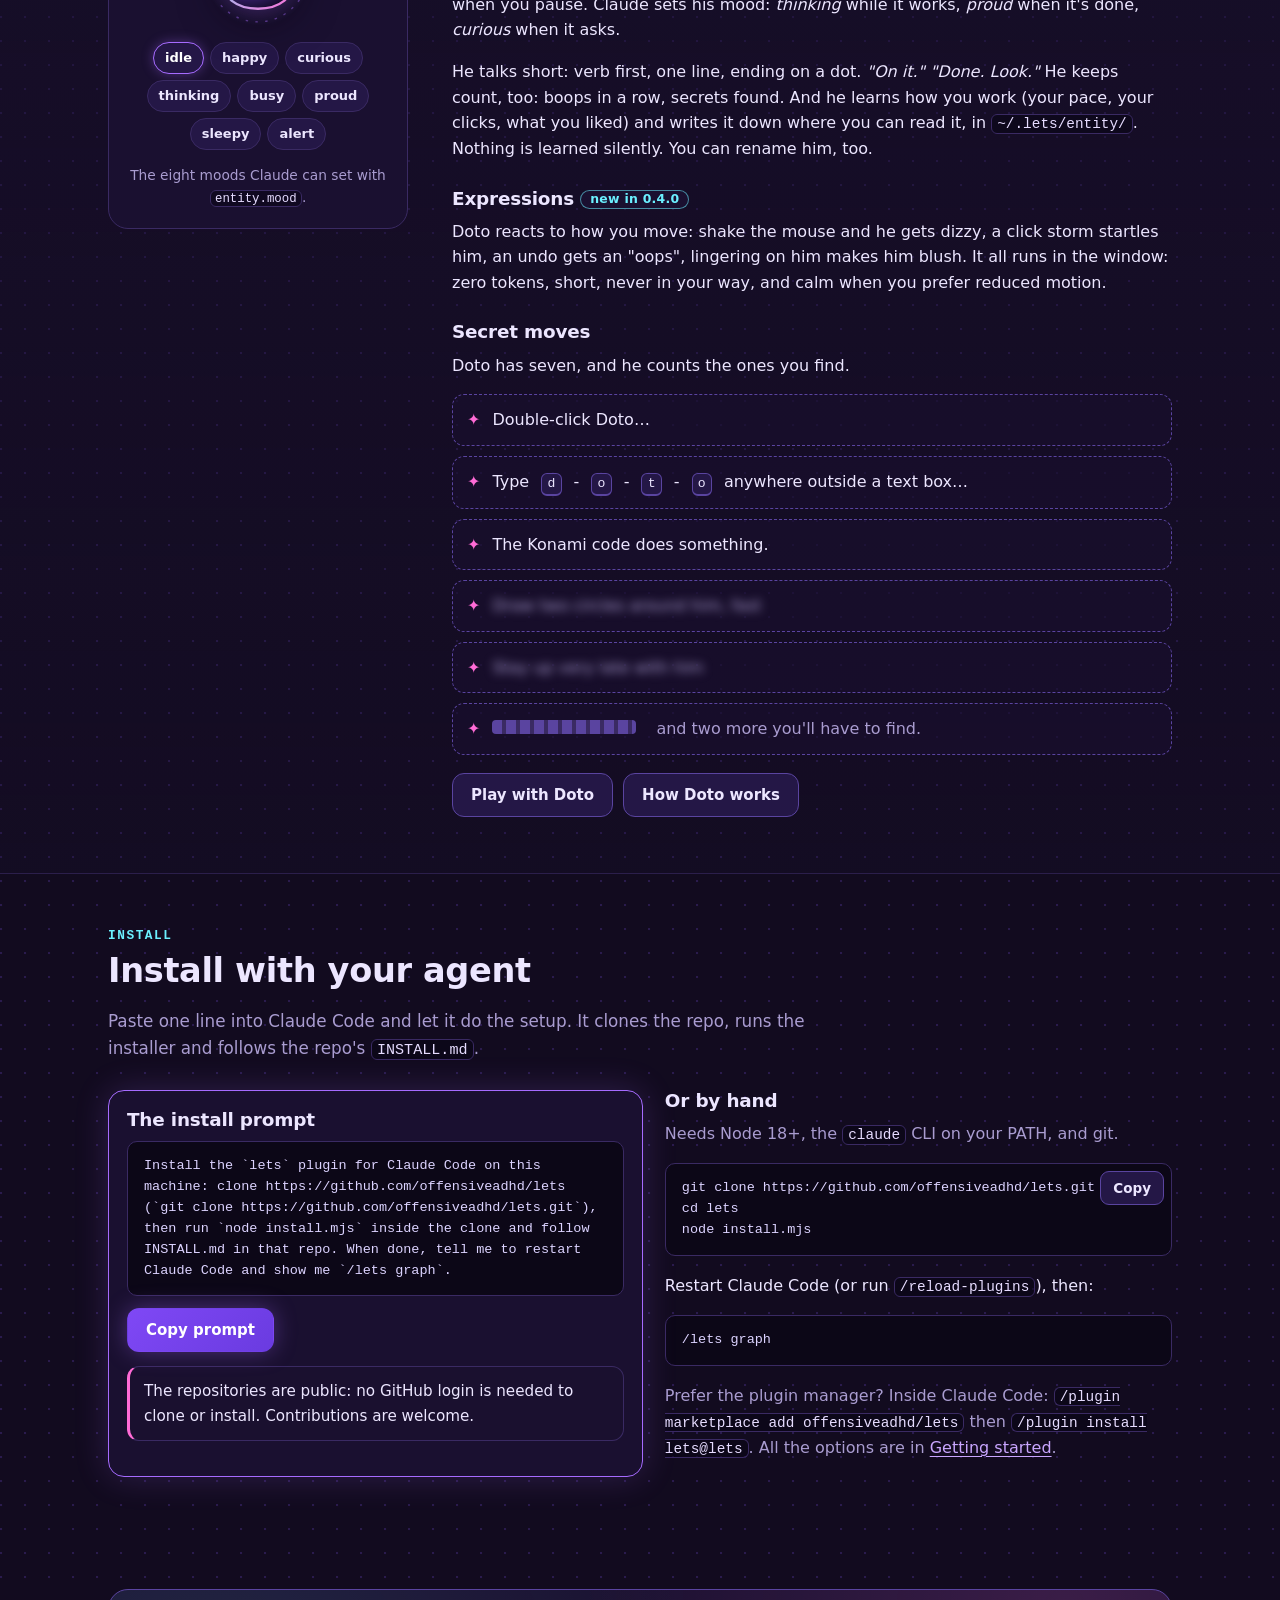
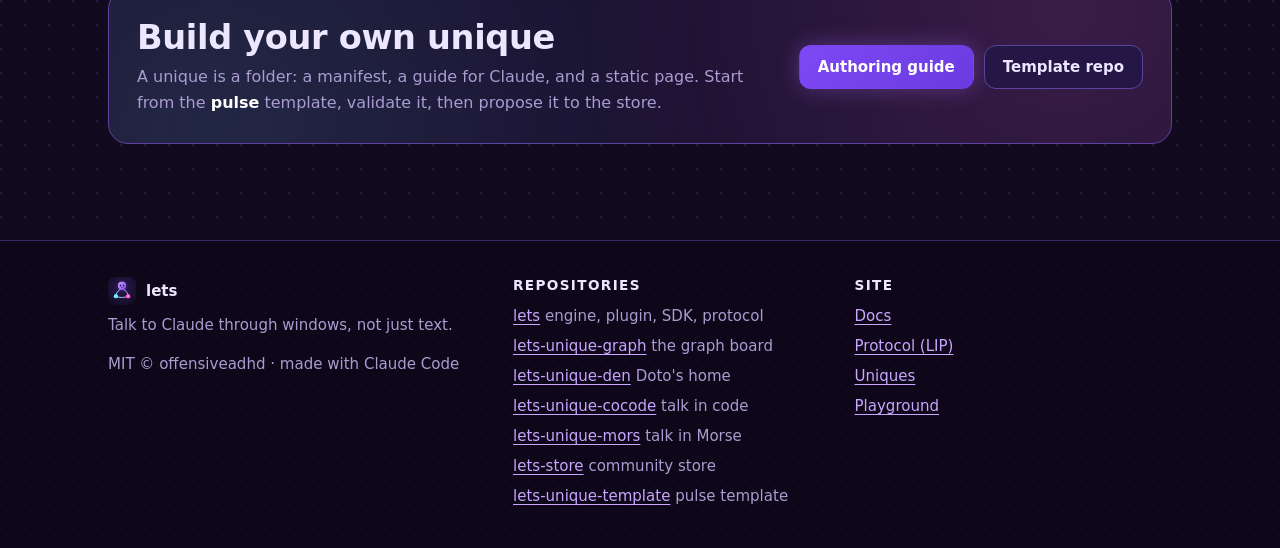
==== commit ea486e32: "Site: the repos are public now, no GitHub login needed to install All eight lets repos were made pub" ====
--- a/index.html
+++ b/index.html
@@ -256,19 +256,19 @@
       <div class="install">
         <div class="copy-box">
           <h3>The install prompt</h3>
-          <pre class="wrap-text" id="install-prompt">Install the `lets` plugin for Claude Code on this machine: clone https://github.com/offensiveadhd/lets (use `gh repo clone offensiveadhd/lets` — it is private, so make sure `gh auth status` is logged in and run `gh auth setup-git`), then run `node install.mjs` inside the clone and follow INSTALL.md in that repo. When done, tell me to restart Claude Code and show me `/lets graph`.</pre>
+          <pre class="wrap-text" id="install-prompt">Install the `lets` plugin for Claude Code on this machine: clone https://github.com/offensiveadhd/lets (`git clone https://github.com/offensiveadhd/lets.git`), then run `node install.mjs` inside the clone and follow INSTALL.md in that repo. When done, tell me to restart Claude Code and show me `/lets graph`.</pre>
           <div>
             <button class="btn btn-primary" type="button" data-copy="install-prompt">Copy prompt</button>
             <span class="copy-status" role="status" aria-live="polite"></span>
           </div>
-          <p class="note note-warn" style="margin:14px 0 0">The repositories are private for now: your GitHub account needs read access, and <code>gh</code> must be logged in.</p>
+          <p class="note note-new" style="margin:14px 0 0">The repositories are public: no GitHub login is needed to clone or install. Contributions are welcome.</p>
         </div>
 
         <div>
           <h3>Or by hand</h3>
-          <p class="dim">Needs Node 18+, the <code>claude</code> CLI on your PATH, and git credentials that can read the repo (<code>gh auth setup-git</code>).</p>
+          <p class="dim">Needs Node 18+, the <code>claude</code> CLI on your PATH, and git.</p>
           <div class="pre-wrap">
-            <pre id="manual-cmds"><code>gh repo clone offensiveadhd/lets
+            <pre id="manual-cmds"><code>git clone https://github.com/offensiveadhd/lets.git
 cd lets
 node install.mjs</code></pre>
             <button class="btn btn-sm btn-copy" type="button" data-copy="manual-cmds">Copy</button>
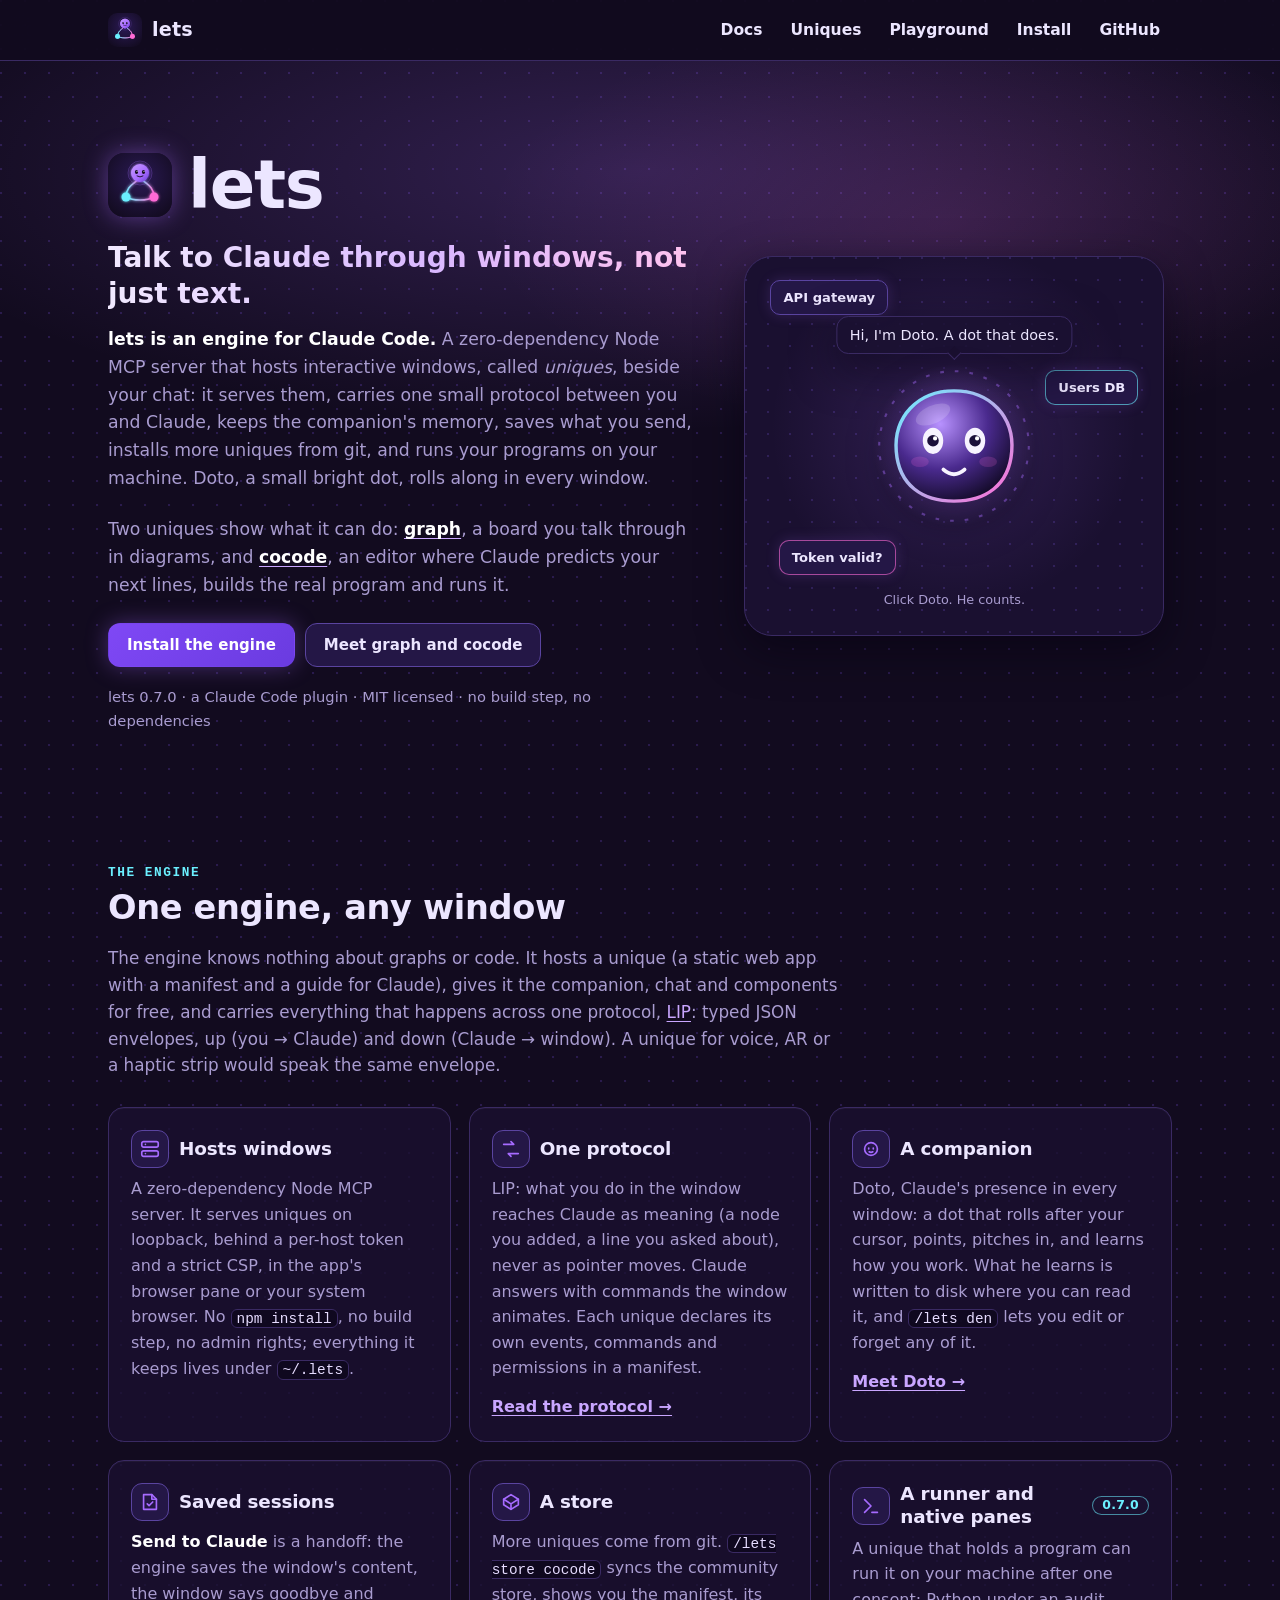
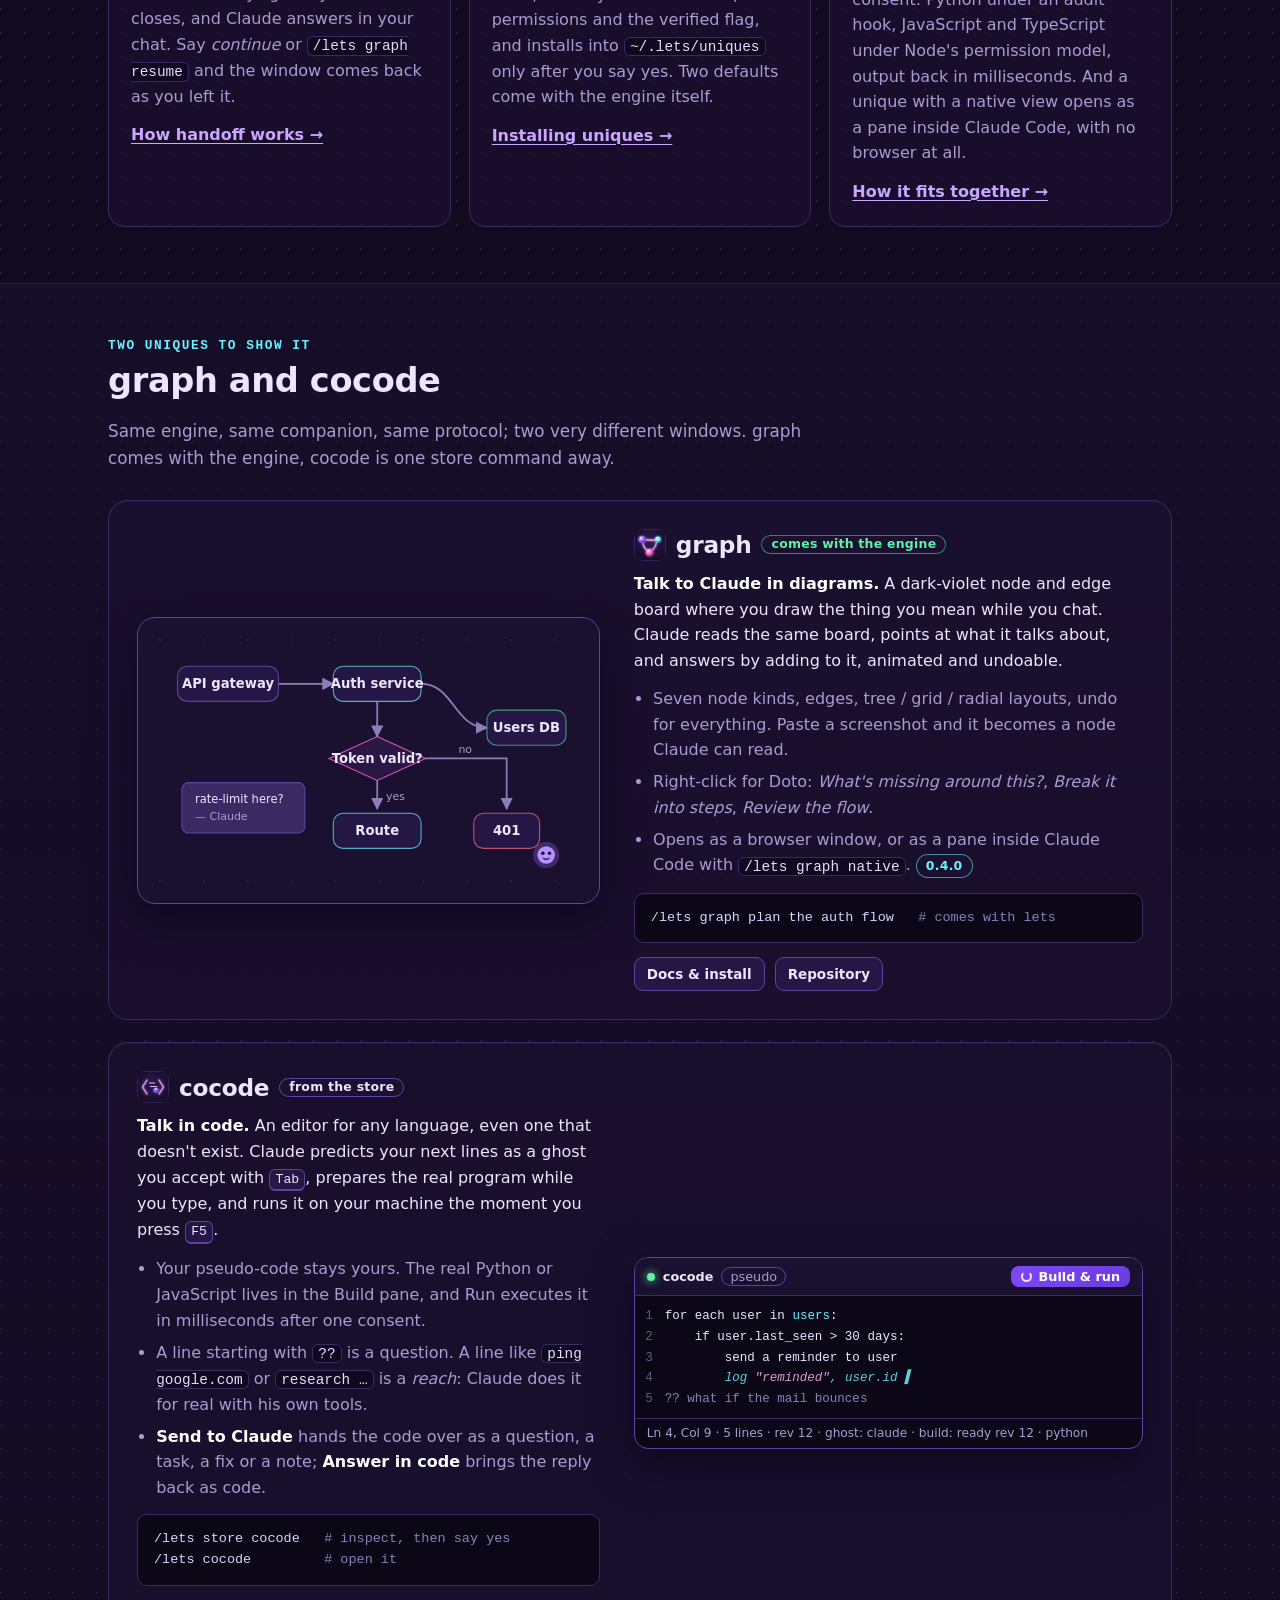
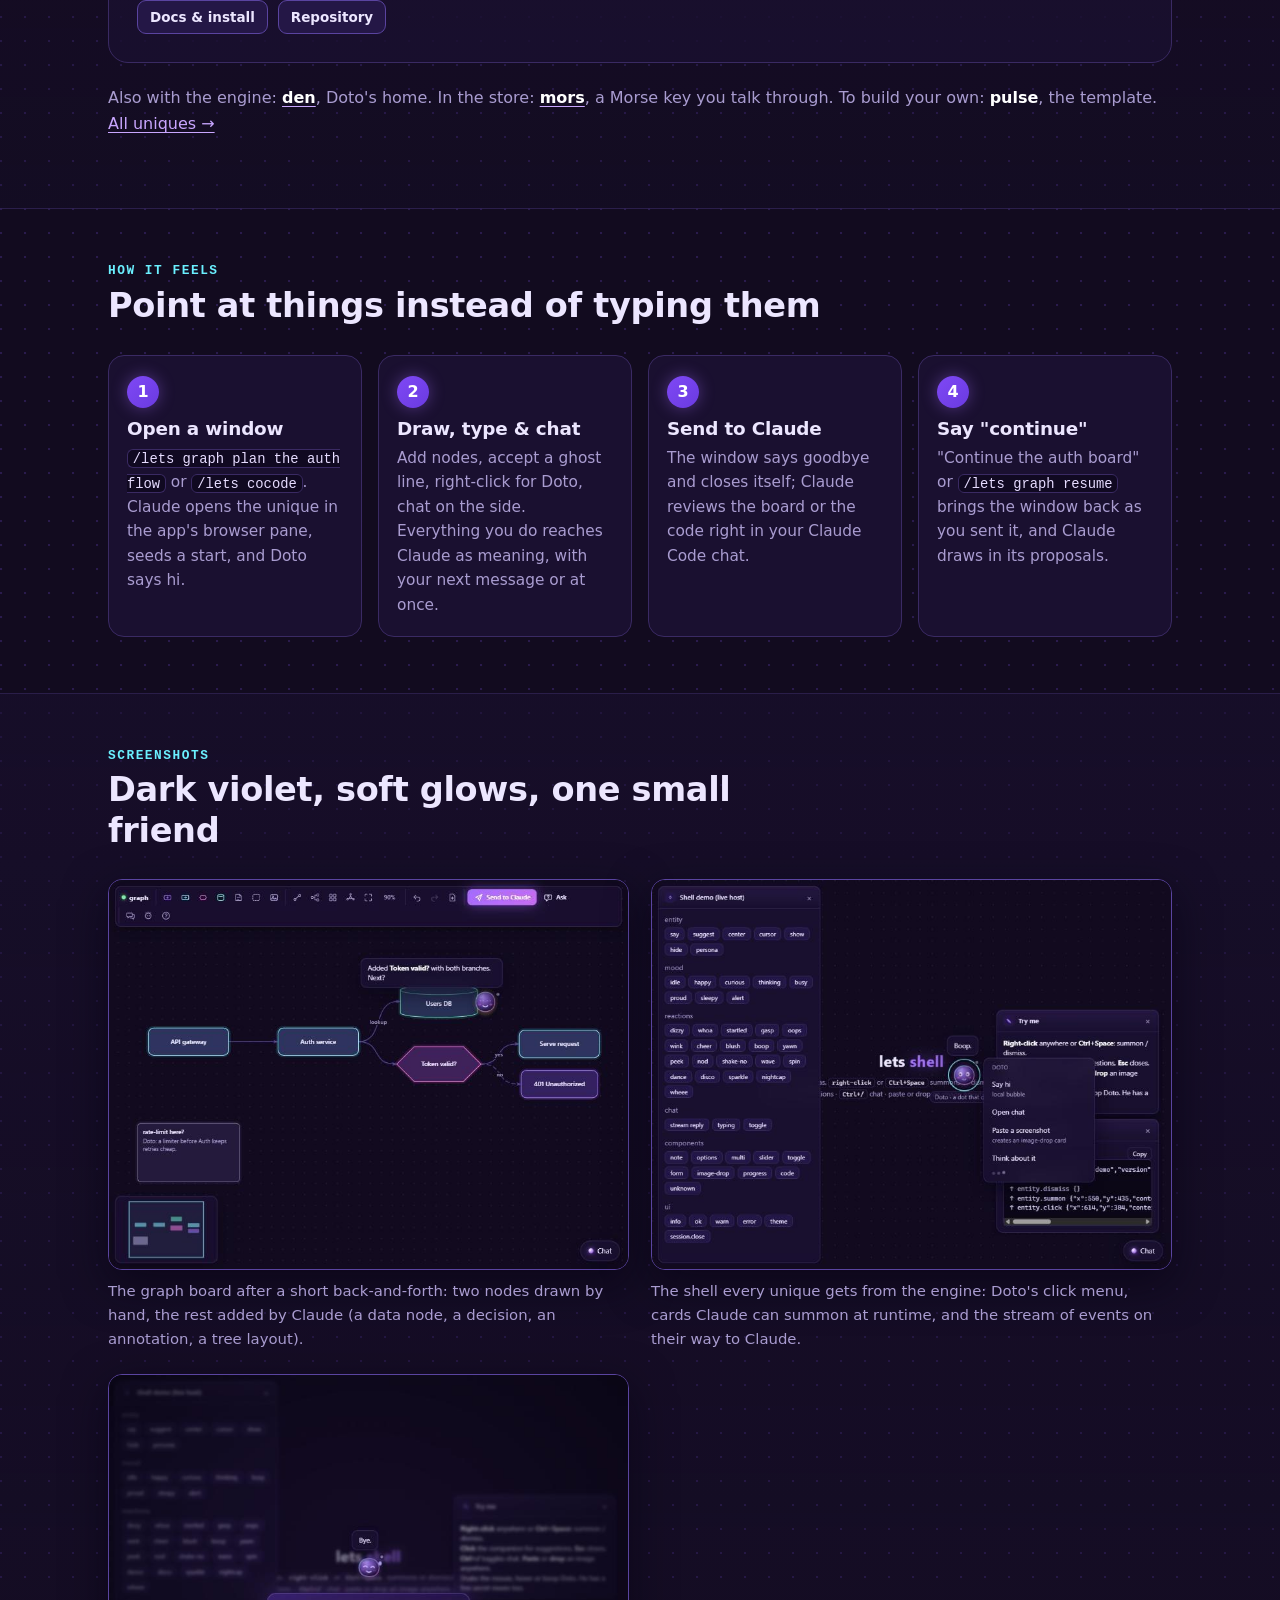
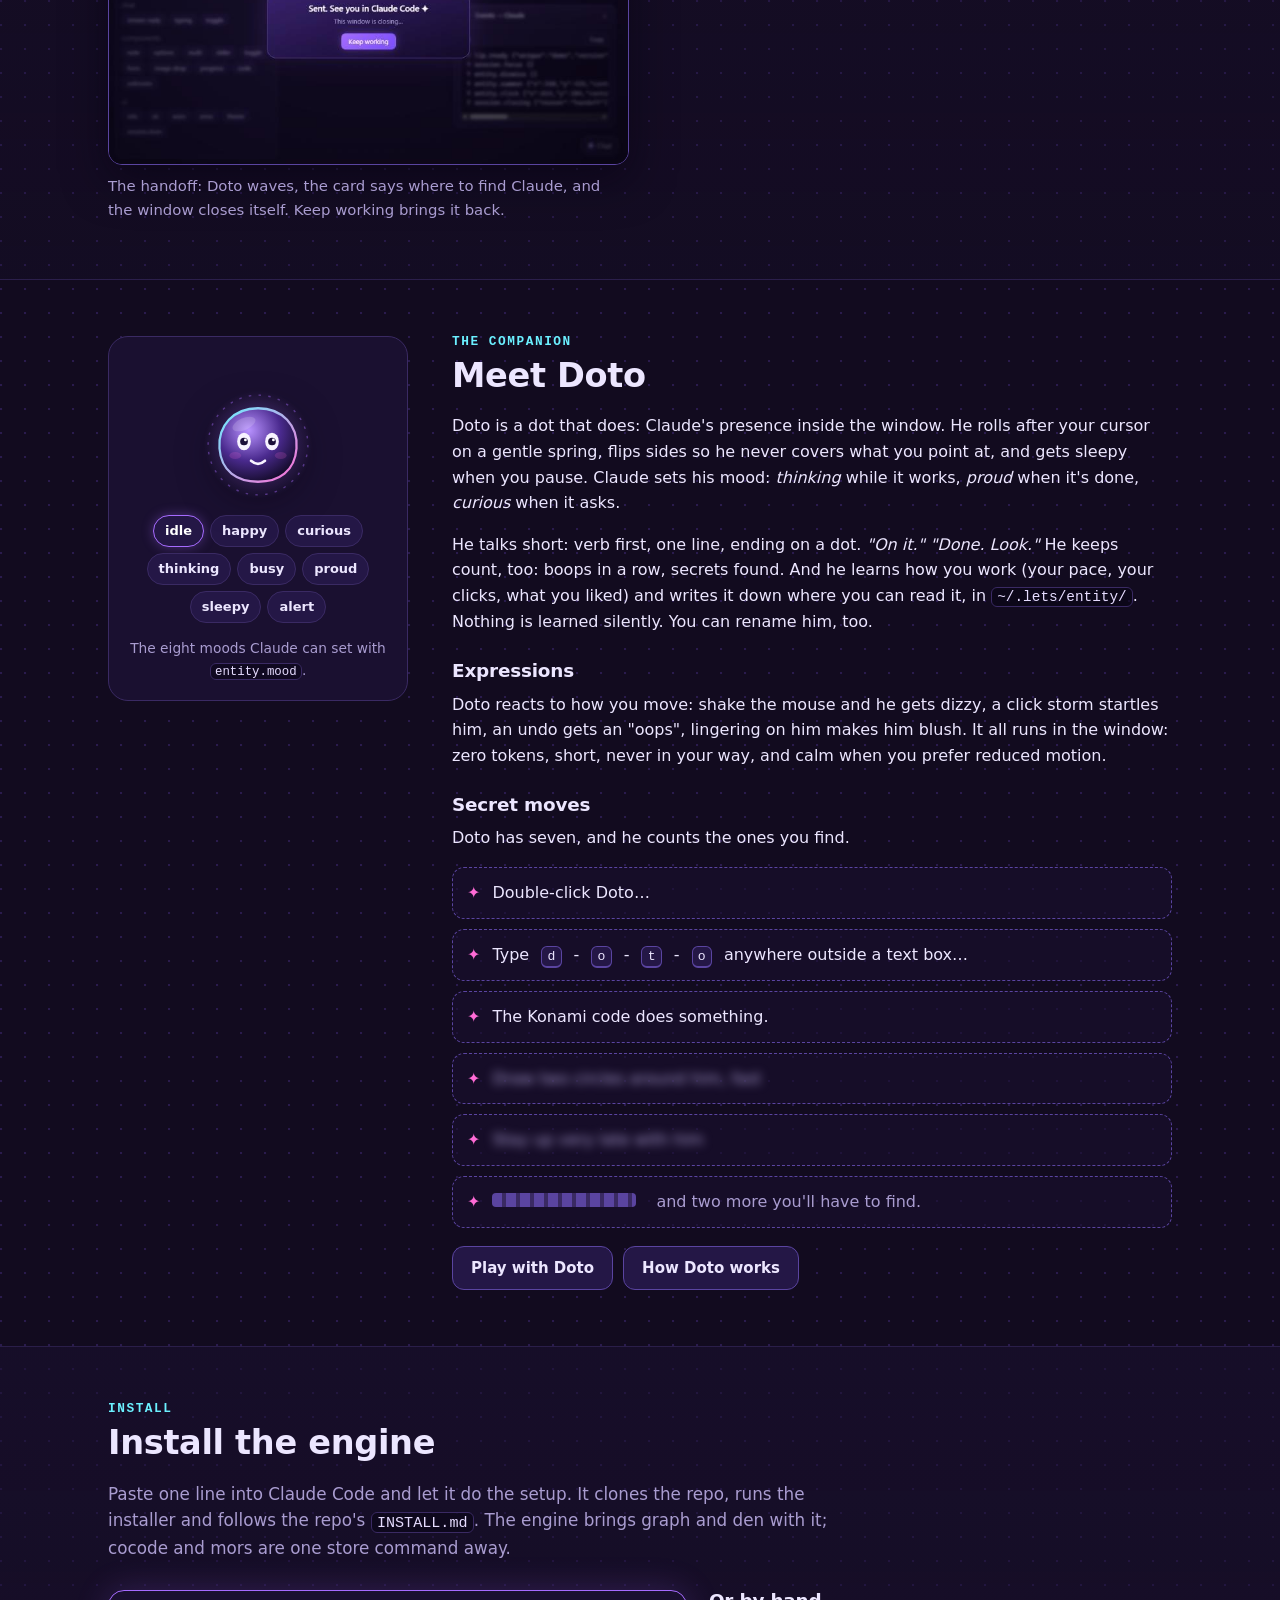
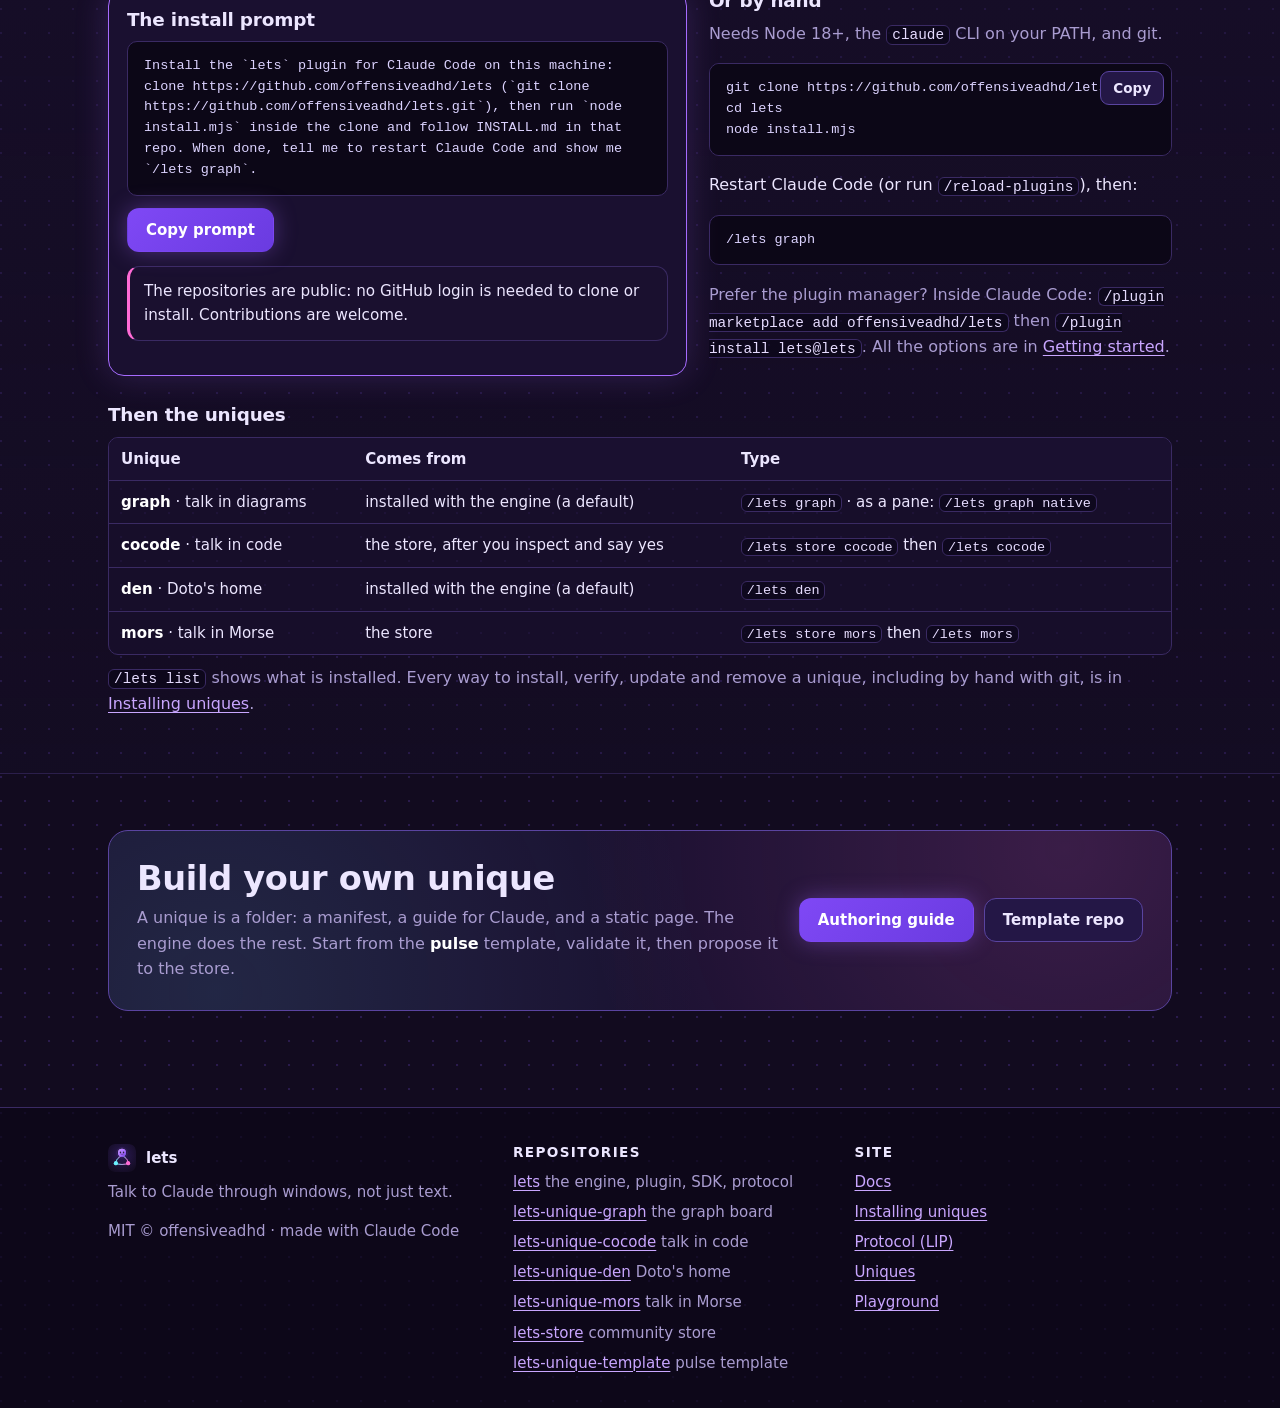
==== commit 1dc4867e: "Site: the engine first, graph and cocode as the showcase, full install docs for uniques Landing page" ====
--- a/index.html
+++ b/index.html
@@ -4,7 +4,7 @@
   <meta charset="utf-8">
   <meta name="viewport" content="width=device-width, initial-scale=1">
   <title>lets</title>
-  <meta name="description" content="lets is a Claude Code plugin: talk to Claude through interactive windows (a graph board first), with Doto, a small companion dot that rolls along beside your cursor.">
+  <meta name="description" content="lets is an engine for Claude Code: a zero-dependency Node MCP server that hosts interactive windows (uniques) beside your chat, with Doto, a small companion dot. Two uniques show what it can do: graph (talk in diagrams) and cocode (talk in code).">
   <meta name="theme-color" content="#120b1f">
   <link rel="icon" href="./assets/logo.svg" type="image/svg+xml">
   <link rel="stylesheet" href="./css/site.css">
@@ -38,12 +38,13 @@
           <h1 id="hero-title">lets</h1>
         </div>
         <p class="tagline">Talk to Claude through windows, not just text.</p>
-        <p class="hero-lead"><code>/lets graph</code> opens a dark-violet board where you draw the thing you mean while you chat. Doto, a small bright dot, rolls along beside your cursor, points, pitches in, learns how you work, and teaches himself new tricks.</p>
+        <p class="hero-lead"><strong>lets is an engine for Claude Code.</strong> A zero-dependency Node MCP server that hosts interactive windows, called <em>uniques</em>, beside your chat: it serves them, carries one small protocol between you and Claude, keeps the companion's memory, saves what you send, installs more uniques from git, and runs your programs on your machine. Doto, a small bright dot, rolls along in every window.</p>
+        <p class="hero-lead">Two uniques show what it can do: <a href="#showcase"><strong>graph</strong></a>, a board you talk through in diagrams, and <a href="#showcase"><strong>cocode</strong></a>, an editor where Claude predicts your next lines, builds the real program and runs it.</p>
         <div class="btn-row">
-          <a class="btn btn-primary" href="#install">Install with your agent</a>
-          <a class="btn" href="./docs/graph.html">See the graph board</a>
-        </div>
-        <p class="dim" style="margin-top:18px;font-size:.92rem">A Claude Code plugin · MIT licensed · no build step, no dependencies</p>
+          <a class="btn btn-primary" href="#install">Install the engine</a>
+          <a class="btn" href="#showcase">Meet graph and cocode</a>
+        </div>
+        <p class="dim" style="margin-top:18px;font-size:.92rem">lets 0.7.0 · a Claude Code plugin · MIT licensed · no build step, no dependencies</p>
       </div>
 
       <div class="hero-stage">
@@ -55,7 +56,7 @@
             <div class="doto-bubble" role="status" data-open="false"></div>
             <button class="doto" id="doto-hero" type="button" data-mood="idle" data-doze="1"
               data-greet="Hi, I'm Doto. A dot that does."
-              data-lines="Three nodes on this card. I counted.|Right-click in a window. I roll right over.|Draw it. Claude reads the same board.|Press Send to Claude. See you in Claude Code.|I learn how you work. Then I write it down."
+              data-lines="Three nodes on this card. I counted.|Right-click in a window. I roll right over.|Draw it. Claude reads the same board.|Type it. Claude guesses the next line.|Press Send to Claude. See you in Claude Code.|I learn how you work. Then I write it down."
               aria-label="Doto, the companion dot. Press to boop.">
               <span class="doto-bob"><span class="doto-squash">
                 <svg viewBox="-32 -32 64 64" aria-hidden="true" focusable="false">
@@ -89,36 +90,139 @@
     </div>
   </section>
 
-  <!-- ============================================================ (a) what it is -->
-  <section class="section" aria-labelledby="what-title">
+  <!-- ============================================================ (a) the engine -->
+  <section class="section" id="engine" aria-labelledby="engine-title">
     <div class="wrap">
       <div class="section-head">
-        <span class="eyebrow">What it is</span>
-        <h2 id="what-title">One plugin, three layers</h2>
-        <p>Everything between you, the window and Claude crosses one small protocol, <a href="./docs/protocol.html">LIP</a>: typed JSON envelopes, up (you → Claude) and down (Claude → window).</p>
+        <span class="eyebrow">The engine</span>
+        <h2 id="engine-title">One engine, any window</h2>
+        <p>The engine knows nothing about graphs or code. It hosts a unique (a static web app with a manifest and a guide for Claude), gives it the companion, chat and components for free, and carries everything that happens across one protocol, <a href="./docs/protocol.html">LIP</a>: typed JSON envelopes, up (you → Claude) and down (Claude → window). A unique for voice, AR or a haptic strip would speak the same envelope.</p>
       </div>
       <div class="cards">
         <article class="card">
-          <h3><span class="card-icon" aria-hidden="true"><svg viewBox="0 0 24 24" fill="none" stroke="currentColor" stroke-width="1.8" stroke-linecap="round"><rect x="3" y="4" width="18" height="6" rx="2"/><rect x="3" y="14" width="18" height="6" rx="2"/><path d="M7 7h.01M7 17h.01"/></svg></span>Engine</h3>
-          <p>A zero-dependency Node MCP server. It hosts windows on loopback, carries the protocol, keeps the companion's memory, routes multi-task work to the cheapest trustworthy model, and installs community mediums from git.</p>
+          <h3><span class="card-icon" aria-hidden="true"><svg viewBox="0 0 24 24" fill="none" stroke="currentColor" stroke-width="1.8" stroke-linecap="round"><rect x="3" y="4" width="18" height="6" rx="2"/><rect x="3" y="14" width="18" height="6" rx="2"/><path d="M7 7h.01M7 17h.01"/></svg></span>Hosts windows</h3>
+          <p>A zero-dependency Node MCP server. It serves uniques on loopback, behind a per-host token and a strict CSP, in the app's browser pane or your system browser. No <code>npm install</code>, no build step, no admin rights; everything it keeps lives under <code>~/.lets</code>.</p>
+        </article>
+        <article class="card">
+          <h3><span class="card-icon" aria-hidden="true"><svg viewBox="0 0 24 24" fill="none" stroke="currentColor" stroke-width="1.8" stroke-linecap="round" stroke-linejoin="round"><path d="M4 7h11l-3-3M20 17H9l3 3"/></svg></span>One protocol</h3>
+          <p>LIP: what you do in the window reaches Claude as meaning (a node you added, a line you asked about), never as pointer moves. Claude answers with commands the window animates. Each unique declares its own events, commands and permissions in a manifest.</p>
+          <p><a class="more" href="./docs/protocol.html">Read the protocol →</a></p>
+        </article>
+        <article class="card">
+          <h3><span class="card-icon" aria-hidden="true"><svg viewBox="0 0 24 24" fill="none" stroke="currentColor" stroke-width="1.8" stroke-linecap="round"><circle cx="12" cy="12" r="7"/><path d="M9.5 11v1M14.5 11v1M10 15c1.2.8 2.8.8 4 0"/></svg></span>A companion</h3>
+          <p>Doto, Claude's presence in every window: a dot that rolls after your cursor, points, pitches in, and learns how you work. What he learns is written to disk where you can read it, and <code>/lets den</code> lets you edit or forget any of it.</p>
+          <p><a class="more" href="./docs/companion.html">Meet Doto →</a></p>
+        </article>
+        <article class="card">
+          <h3><span class="card-icon" aria-hidden="true"><svg viewBox="0 0 24 24" fill="none" stroke="currentColor" stroke-width="1.8" stroke-linecap="round" stroke-linejoin="round"><path d="M5 4h9l5 5v11H5z"/><path d="M14 4v5h5M9 14l2 2 4-4"/></svg></span>Saved sessions</h3>
+          <p><strong>Send to Claude</strong> is a handoff: the engine saves the window's content, the window says goodbye and closes, and Claude answers in your chat. Say <em>continue</em> or <code>/lets graph resume</code> and the window comes back as you left it.</p>
+          <p><a class="more" href="./docs/getting-started.html#handoff">How handoff works →</a></p>
+        </article>
+        <article class="card">
+          <h3><span class="card-icon" aria-hidden="true"><svg viewBox="0 0 24 24" fill="none" stroke="currentColor" stroke-width="1.8" stroke-linecap="round" stroke-linejoin="round"><path d="M4 9l8-5 8 5v6l-8 5-8-5z"/><path d="M4 9l8 5 8-5M12 14v6"/></svg></span>A store</h3>
+          <p>More uniques come from git. <code>/lets store cocode</code> syncs the community store, shows you the manifest, its permissions and the verified flag, and installs into <code>~/.lets/uniques</code> only after you say yes. Two defaults come with the engine itself.</p>
+          <p><a class="more" href="./docs/getting-started.html#uniques">Installing uniques →</a></p>
+        </article>
+        <article class="card">
+          <h3><span class="card-icon" aria-hidden="true"><svg viewBox="0 0 24 24" fill="none" stroke="currentColor" stroke-width="1.8" stroke-linecap="round" stroke-linejoin="round"><path d="M5 5l7 7-7 7M13 19h6"/></svg></span>A runner and native panes <span class="badge badge-new">0.7.0</span></h3>
+          <p>A unique that holds a program can run it on your machine after one consent: Python under an audit hook, JavaScript and TypeScript under Node's permission model, output back in milliseconds. And a unique with a native view opens as a pane inside Claude Code, with no browser at all.</p>
           <p><a class="more" href="./docs/architecture.html">How it fits together →</a></p>
         </article>
-        <article class="card">
-          <h3><span class="card-icon" aria-hidden="true"><img src="./assets/graph-icon.svg" alt="" width="22" height="22"></span>Uniques</h3>
-          <p>The interactive mediums: static web apps that speak LIP, each in its own repository. Every install gets the defaults: <strong>graph</strong>, a board you talk through in diagrams, and <strong>den</strong>, Doto's home, where you see and edit what he learned. The store holds the rest, starting with <strong>cocode</strong>, a code window where Claude predicts your next lines and runs the real program, and <strong>mors</strong>, a Morse key you talk through: Claude reads what you key as a prompt.</p>
-          <p><a class="more" href="./uniques.html">Browse uniques →</a></p>
-        </article>
-        <article class="card">
-          <h3><span class="card-icon" aria-hidden="true"><svg viewBox="0 0 24 24" fill="none" stroke="currentColor" stroke-width="1.8" stroke-linecap="round"><circle cx="12" cy="12" r="7"/><path d="M9.5 11v1M14.5 11v1M10 15c1.2.8 2.8.8 4 0"/></svg></span>Companion</h3>
-          <p>Doto, Claude's presence in the window: a small dot that rolls after your cursor, points, pitches in, learns how you work, and keeps the special skills he writes for himself. He costs zero tokens until you click him.</p>
-          <p><a class="more" href="./docs/companion.html">Meet Doto →</a></p>
-        </article>
-      </div>
-    </div>
-  </section>
-
-  <!-- ============================================================ (b) how it feels -->
-  <section class="section section-alt" aria-labelledby="feel-title">
+      </div>
+    </div>
+  </section>
+
+  <!-- ============================================================ (b) showcase: graph + cocode -->
+  <section class="section section-alt" id="showcase" aria-labelledby="showcase-title">
+    <div class="wrap">
+      <div class="section-head">
+        <span class="eyebrow">Two uniques to show it</span>
+        <h2 id="showcase-title">graph and cocode</h2>
+        <p>Same engine, same companion, same protocol; two very different windows. graph comes with the engine, cocode is one store command away.</p>
+      </div>
+      <div class="showcase">
+        <article class="showcase-item" aria-labelledby="sc-graph">
+          <div class="showcase-visual">
+            <svg class="mini-board" viewBox="0 0 420 260" role="img" aria-label="A small graph board: an API gateway node connects to an Auth service node, which leads to a Users DB node and a Token valid? decision with a yes and a no branch; a sticky note asks about rate limits.">
+              <defs>
+                <marker id="mb-arrow" viewBox="0 0 10 10" refX="9" refY="5" markerWidth="7" markerHeight="7" orient="auto-start-reverse"><path d="M0 0L10 5 0 10z" fill="#8c7fb8"/></marker>
+              </defs>
+              <rect width="420" height="260" rx="18" fill="#1a1030"/>
+              <g fill="#2f2057"><circle cx="20" cy="20" r="1"/><circle cx="60" cy="20" r="1"/><circle cx="100" cy="20" r="1"/><circle cx="140" cy="20" r="1"/><circle cx="180" cy="20" r="1"/><circle cx="220" cy="20" r="1"/><circle cx="260" cy="20" r="1"/><circle cx="300" cy="20" r="1"/><circle cx="340" cy="20" r="1"/><circle cx="380" cy="20" r="1"/><circle cx="20" cy="240" r="1"/><circle cx="60" cy="240" r="1"/><circle cx="100" cy="240" r="1"/><circle cx="140" cy="240" r="1"/><circle cx="180" cy="240" r="1"/><circle cx="220" cy="240" r="1"/><circle cx="260" cy="240" r="1"/><circle cx="300" cy="240" r="1"/><circle cx="340" cy="240" r="1"/><circle cx="380" cy="240" r="1"/></g>
+              <g stroke="#8c7fb8" stroke-width="1.6" fill="none" marker-end="url(#mb-arrow)">
+                <path d="M128 60H178"/>
+                <path d="M258 60c30 0 30 40 60 40"/>
+                <path d="M218 76v32"/>
+                <path d="M218 148v26"/>
+                <path d="M262 128H336V174"/>
+              </g>
+              <g font-family="ui-sans-serif, Segoe UI, system-ui, sans-serif" font-size="12" font-weight="600">
+                <rect x="36" y="44" width="92" height="32" rx="9" fill="#241746" stroke="#5a44a0"/><text x="82" y="64" text-anchor="middle" fill="#ece6ff">API gateway</text>
+                <rect x="178" y="44" width="80" height="32" rx="9" fill="#241746" stroke="#6bf0ff" stroke-opacity=".7"/><text x="218" y="64" text-anchor="middle" fill="#ece6ff">Auth service</text>
+                <rect x="318" y="84" width="72" height="32" rx="9" fill="#241746" stroke="#5ef2a6" stroke-opacity=".6"/><text x="354" y="104" text-anchor="middle" fill="#ece6ff">Users DB</text>
+                <path d="M218 108l44 20-44 20-44-20z" fill="#2a1744" stroke="#ff6bd6" stroke-opacity=".8"/><text x="218" y="132" text-anchor="middle" fill="#ece6ff">Token valid?</text>
+                <rect x="178" y="178" width="80" height="32" rx="9" fill="#241746" stroke="#6bf0ff" stroke-opacity=".7"/><text x="218" y="198" text-anchor="middle" fill="#ece6ff">Route</text>
+                <rect x="306" y="178" width="60" height="32" rx="9" fill="#241746" stroke="#ff6b8b" stroke-opacity=".7"/><text x="336" y="198" text-anchor="middle" fill="#ece6ff">401</text>
+                <text x="226" y="166" fill="#a99cd0" font-size="10" font-weight="500">yes</text>
+                <text x="292" y="123" fill="#a99cd0" font-size="10" font-weight="500">no</text>
+                <rect x="40" y="150" width="112" height="46" rx="6" fill="#3a2a63" stroke="#5a44a0"/><text x="52" y="169" fill="#ece6ff" font-size="10.5" font-weight="500">rate-limit here?</text><text x="52" y="184" fill="#a99cd0" font-size="10" font-weight="500">— Claude</text>
+              </g>
+              <g transform="translate(372 216)"><circle r="12" fill="#a66bff" fill-opacity=".28"/><circle r="8" fill="#b892ff"/><circle cx="-3" cy="-1.5" r="1.6" fill="#1b0f3a"/><circle cx="3" cy="-1.5" r="1.6" fill="#1b0f3a"/><path d="M-2.5 3q2.5 2 5 0" fill="none" stroke="#1b0f3a" stroke-width="1" stroke-linecap="round"/></g>
+            </svg>
+          </div>
+          <div class="showcase-text">
+            <h3 id="sc-graph"><img src="./assets/graph-icon.svg" alt="" width="32" height="32">graph <span class="badge badge-ok">comes with the engine</span></h3>
+            <p class="showcase-lead"><strong>Talk to Claude in diagrams.</strong> A dark-violet node and edge board where you draw the thing you mean while you chat. Claude reads the same board, points at what it talks about, and answers by adding to it, animated and undoable.</p>
+            <ul>
+              <li>Seven node kinds, edges, tree / grid / radial layouts, undo for everything. Paste a screenshot and it becomes a node Claude can read.</li>
+              <li>Right-click for Doto: <em>What's missing around this?</em>, <em>Break it into steps</em>, <em>Review the flow</em>.</li>
+              <li>Opens as a browser window, or as a pane inside Claude Code with <code>/lets graph native</code>. <span class="badge badge-new">0.4.0</span></li>
+            </ul>
+            <pre><code>/lets graph plan the auth flow   <span class="c"># comes with lets</span></code></pre>
+            <div class="btn-row">
+              <a class="btn btn-sm" href="./docs/graph.html">Docs &amp; install</a>
+              <a class="btn btn-sm" href="https://github.com/offensiveadhd/lets-unique-graph">Repository</a>
+            </div>
+          </div>
+        </article>
+
+        <article class="showcase-item" aria-labelledby="sc-cocode">
+          <div class="showcase-visual">
+            <div class="mini-editor" role="img" aria-label="A small cocode window: a pseudo-code program with three lines typed by the human, a cyan ghost line predicted by Claude, a Build and run button with a spinning wheel, and a status line reading ghost: claude, build: ready.">
+              <div class="bar"><span class="dot" aria-hidden="true"></span><span>cocode</span><span class="chip-lang">pseudo</span><span class="spacer"></span><span class="run"><span class="wheel" aria-hidden="true"></span>Build &amp; run</span></div>
+              <div class="lines">
+                <span class="ln">1</span><span>for each user in <span class="k">users</span>:</span>
+                <span class="ln">2</span><span>    if user.last_seen &gt; 30 days:</span>
+                <span class="ln">3</span><span>        send a reminder to user</span>
+                <span class="ln">4</span><span class="ghost">        log <span class="s">"reminded"</span>, user.id ▍</span>
+                <span class="ln">5</span><span><span class="c">?? what if the mail bounces</span></span>
+              </div>
+              <div class="status">Ln 4, Col 9 · 5 lines · rev 12 · ghost: claude · build: ready rev 12 · python</div>
+            </div>
+          </div>
+          <div class="showcase-text">
+            <h3 id="sc-cocode"><img src="./assets/cocode-icon.svg" alt="" width="32" height="32">cocode <span class="badge">from the store</span></h3>
+            <p class="showcase-lead"><strong>Talk in code.</strong> An editor for any language, even one that doesn't exist. Claude predicts your next lines as a ghost you accept with <kbd>Tab</kbd>, prepares the real program while you type, and runs it on your machine the moment you press <kbd>F5</kbd>.</p>
+            <ul>
+              <li>Your pseudo-code stays yours. The real Python or JavaScript lives in the Build pane, and Run executes it in milliseconds after one consent.</li>
+              <li>A line starting with <code>??</code> is a question. A line like <code>ping google.com</code> or <code>research …</code> is a <em>reach</em>: Claude does it for real with his own tools.</li>
+              <li><strong>Send to Claude</strong> hands the code over as a question, a task, a fix or a note; <strong>Answer in code</strong> brings the reply back as code.</li>
+            </ul>
+            <pre><code>/lets store cocode   <span class="c"># inspect, then say yes</span>
+/lets cocode         <span class="c"># open it</span></code></pre>
+            <div class="btn-row">
+              <a class="btn btn-sm" href="./docs/cocode.html">Docs &amp; install</a>
+              <a class="btn btn-sm" href="https://github.com/offensiveadhd/lets-unique-cocode">Repository</a>
+            </div>
+          </div>
+        </article>
+      </div>
+      <p class="dim" style="margin-top:22px">Also with the engine: <a href="./docs/den.html"><strong>den</strong></a>, Doto's home. In the store: <a href="./docs/mors.html"><strong>mors</strong></a>, a Morse key you talk through. To build your own: <strong>pulse</strong>, the template. <a href="./uniques.html">All uniques →</a></p>
+    </div>
+  </section>
+
+  <!-- ============================================================ (c) how it feels -->
+  <section class="section" aria-labelledby="feel-title">
     <div class="wrap">
       <div class="section-head">
         <span class="eyebrow">How it feels</span>
@@ -127,26 +231,26 @@
       <ol class="steps">
         <li>
           <h3>Open a window</h3>
-          <p><code>/lets graph plan the auth flow</code>. Claude opens the board in the app's browser pane, seeds a few nodes, and Doto says hi.</p>
+          <p><code>/lets graph plan the auth flow</code> or <code>/lets cocode</code>. Claude opens the unique in the app's browser pane, seeds a start, and Doto says hi.</p>
         </li>
         <li>
-          <h3>Draw &amp; chat</h3>
-          <p>Double-click to add a node, drag to connect, right-click for Doto, chat on the side. Paste a screenshot and Claude reads the file.</p>
+          <h3>Draw, type &amp; chat</h3>
+          <p>Add nodes, accept a ghost line, right-click for Doto, chat on the side. Everything you do reaches Claude as meaning, with your next message or at once.</p>
         </li>
         <li>
           <h3>Send to Claude</h3>
-          <p>The window says goodbye and closes itself; Claude reviews the board right in your Claude Code chat. <span class="badge badge-new">new in 0.4.0</span></p>
+          <p>The window says goodbye and closes itself; Claude reviews the board or the code right in your Claude Code chat.</p>
         </li>
         <li>
           <h3>Say "continue"</h3>
-          <p>"Continue the auth board" or <code>/lets graph resume</code> brings the board back as you sent it, and Claude draws in its proposals. <span class="badge badge-new">new in 0.4.0</span></p>
+          <p>"Continue the auth board" or <code>/lets graph resume</code> brings the window back as you sent it, and Claude draws in its proposals.</p>
         </li>
       </ol>
     </div>
   </section>
 
-  <!-- ============================================================ (c) screenshots -->
-  <section class="section" aria-labelledby="shots-title">
+  <!-- ============================================================ (d) screenshots -->
+  <section class="section section-alt" aria-labelledby="shots-title">
     <div class="wrap">
       <div class="section-head">
         <span class="eyebrow">Screenshots</span>
@@ -161,7 +265,7 @@
         <figure class="shot">
           <img src="./assets/screenshot-companion.jpg" width="800" height="600" loading="lazy"
             alt="The shell demo: a control panel on the left, Doto in the middle with his suggestion menu open (Say hi, Open chat, Paste a screenshot, Think about it), and on the right a help card and a live log of events on their way to Claude.">
-          <figcaption>The shell every unique gets for free: Doto's click menu, cards Claude can summon at runtime, and the stream of events on their way to Claude.</figcaption>
+          <figcaption>The shell every unique gets from the engine: Doto's click menu, cards Claude can summon at runtime, and the stream of events on their way to Claude.</figcaption>
         </figure>
         <figure class="shot">
           <img src="./assets/screenshot-farewell.jpg" width="800" height="600" loading="lazy"
@@ -172,8 +276,8 @@
     </div>
   </section>
 
-  <!-- ============================================================ (d) Doto -->
-  <section class="section section-alt" aria-labelledby="doto-title">
+  <!-- ============================================================ (e) Doto -->
+  <section class="section" aria-labelledby="doto-title">
     <div class="wrap doto-teaser">
       <div class="doto-panel">
         <div class="doto-holder">
@@ -224,7 +328,7 @@
         <p>Doto is a dot that does: Claude's presence inside the window. He rolls after your cursor on a gentle spring, flips sides so he never covers what you point at, and gets sleepy when you pause. Claude sets his mood: <em>thinking</em> while it works, <em>proud</em> when it's done, <em>curious</em> when it asks.</p>
         <p>He talks short: verb first, one line, ending on a dot. <em>"On it." "Done. Look."</em> He keeps count, too: boops in a row, secrets found. And he learns how you work (your pace, your clicks, what you liked) and writes it down where you can read it, in <code>~/.lets/entity/</code>. Nothing is learned silently. You can rename him, too.</p>
 
-        <h3 style="margin-top:1.4em">Expressions <span class="badge badge-new">new in 0.4.0</span></h3>
+        <h3 style="margin-top:1.4em">Expressions</h3>
         <p>Doto reacts to how you move: shake the mouse and he gets dizzy, a click storm startles him, an undo gets an "oops", lingering on him makes him blush. It all runs in the window: zero tokens, short, never in your way, and calm when you prefer reduced motion.</p>
 
         <h3 style="margin-top:1.4em">Secret moves</h3>
@@ -245,13 +349,13 @@
     </div>
   </section>
 
-  <!-- ============================================================ (e) install -->
-  <section class="section" id="install" aria-labelledby="install-title">
+  <!-- ============================================================ (f) install -->
+  <section class="section section-alt" id="install" aria-labelledby="install-title">
     <div class="wrap">
       <div class="section-head">
         <span class="eyebrow">Install</span>
-        <h2 id="install-title">Install with your agent</h2>
-        <p>Paste one line into Claude Code and let it do the setup. It clones the repo, runs the installer and follows the repo's <code>INSTALL.md</code>.</p>
+        <h2 id="install-title">Install the engine</h2>
+        <p>Paste one line into Claude Code and let it do the setup. It clones the repo, runs the installer and follows the repo's <code>INSTALL.md</code>. The engine brings graph and den with it; cocode and mors are one store command away.</p>
       </div>
       <div class="install">
         <div class="copy-box">
@@ -278,16 +382,32 @@
           <p class="dim">Prefer the plugin manager? Inside Claude Code: <code>/plugin marketplace add offensiveadhd/lets</code> then <code>/plugin install lets@lets</code>. All the options are in <a href="./docs/getting-started.html">Getting started</a>.</p>
         </div>
       </div>
-    </div>
-  </section>
-
-  <!-- ============================================================ (f) build your own -->
+
+      <div class="install-uniques">
+        <h3>Then the uniques</h3>
+        <div class="table-wrap">
+          <table>
+            <thead><tr><th scope="col">Unique</th><th scope="col">Comes from</th><th scope="col">Type</th></tr></thead>
+            <tbody>
+              <tr><td><strong>graph</strong> · talk in diagrams</td><td>installed with the engine (a default)</td><td><code>/lets graph</code> · as a pane: <code>/lets graph native</code></td></tr>
+              <tr><td><strong>cocode</strong> · talk in code</td><td>the store, after you inspect and say yes</td><td><code>/lets store cocode</code> then <code>/lets cocode</code></td></tr>
+              <tr><td><strong>den</strong> · Doto's home</td><td>installed with the engine (a default)</td><td><code>/lets den</code></td></tr>
+              <tr><td><strong>mors</strong> · talk in Morse</td><td>the store</td><td><code>/lets store mors</code> then <code>/lets mors</code></td></tr>
+            </tbody>
+          </table>
+        </div>
+        <p class="dim"><code>/lets list</code> shows what is installed. Every way to install, verify, update and remove a unique, including by hand with git, is in <a href="./docs/getting-started.html#uniques">Installing uniques</a>.</p>
+      </div>
+    </div>
+  </section>
+
+  <!-- ============================================================ (g) build your own -->
   <section class="section" aria-labelledby="build-title">
     <div class="wrap">
       <div class="cta-band">
         <div>
           <h2 id="build-title">Build your own unique</h2>
-          <p>A unique is a folder: a manifest, a guide for Claude, and a static page. Start from the <strong>pulse</strong> template, validate it, then propose it to the store.</p>
+          <p>A unique is a folder: a manifest, a guide for Claude, and a static page. The engine does the rest. Start from the <strong>pulse</strong> template, validate it, then propose it to the store.</p>
         </div>
         <div class="btn-row">
           <a class="btn btn-primary" href="./docs/uniques.html">Authoring guide</a>
@@ -308,10 +428,10 @@
     <div>
       <h2>Repositories</h2>
       <ul>
-        <li><a href="https://github.com/offensiveadhd/lets">lets</a> <span class="dim">engine, plugin, SDK, protocol</span></li>
+        <li><a href="https://github.com/offensiveadhd/lets">lets</a> <span class="dim">the engine, plugin, SDK, protocol</span></li>
         <li><a href="https://github.com/offensiveadhd/lets-unique-graph">lets-unique-graph</a> <span class="dim">the graph board</span></li>
+        <li><a href="https://github.com/offensiveadhd/lets-unique-cocode">lets-unique-cocode</a> <span class="dim">talk in code</span></li>
         <li><a href="https://github.com/offensiveadhd/lets-unique-den">lets-unique-den</a> <span class="dim">Doto's home</span></li>
-        <li><a href="https://github.com/offensiveadhd/lets-unique-cocode">lets-unique-cocode</a> <span class="dim">talk in code</span></li>
         <li><a href="https://github.com/offensiveadhd/lets-unique-mors">lets-unique-mors</a> <span class="dim">talk in Morse</span></li>
         <li><a href="https://github.com/offensiveadhd/lets-store">lets-store</a> <span class="dim">community store</span></li>
         <li><a href="https://github.com/offensiveadhd/lets-unique-template">lets-unique-template</a> <span class="dim">pulse template</span></li>
@@ -321,6 +441,7 @@
       <h2>Site</h2>
       <ul>
         <li><a href="./docs/index.html">Docs</a></li>
+        <li><a href="./docs/getting-started.html#uniques">Installing uniques</a></li>
         <li><a href="./docs/protocol.html">Protocol (LIP)</a></li>
         <li><a href="./uniques.html">Uniques</a></li>
         <li><a href="./playground.html">Playground</a></li>
--- a/css/site.css
+++ b/css/site.css
@@ -282,8 +282,9 @@
 .redacted-bar { display: inline-block; width: 9em; max-width: 60%; height: .9em; border-radius: 4px; background: repeating-linear-gradient(90deg, var(--lets-line-2) 0 10px, var(--lets-line) 10px 14px); vertical-align: middle; }
 
 /* install box */
-.install { display: grid; gap: 22px; }
-@media (min-width: 960px) { .install { grid-template-columns: 1.25fr 1fr; } }
+.install { display: grid; gap: 22px; grid-template-columns: minmax(0, 1fr); }
+.install > * { min-width: 0; }   /* a long command line scrolls inside its <pre> instead of widening the page */
+@media (min-width: 960px) { .install { grid-template-columns: minmax(0, 1.25fr) minmax(0, 1fr); } }
 .copy-box { position: relative; padding: 18px; border-radius: 16px; border: 1px solid var(--lets-accent); background: var(--lets-bg-2); box-shadow: 0 0 34px rgba(166, 107, 255, .2); }
 .copy-box h3 { margin: 0 0 10px; }
 .copy-box pre { margin-bottom: 12px; }
@@ -302,6 +303,41 @@
 @media (min-width: 820px) { .cta-band { grid-template-columns: 1fr auto; } }
 .cta-band h2 { margin-bottom: 6px; }
 .cta-band p { margin: 0; color: var(--lets-fg-dim); }
+
+/* --------------------------------------------- showcase (graph + cocode) */
+.showcase { display: grid; gap: 22px; }
+.showcase-item { display: grid; gap: 20px; align-items: center; padding: 22px; border-radius: 20px; border: 1px solid var(--lets-line); background: rgba(26, 16, 48, .78); box-shadow: inset 0 1px 0 rgba(255, 255, 255, .04); }
+@media (min-width: 880px) {
+  .showcase-item { grid-template-columns: minmax(0, 1fr) minmax(0, 1.1fr); gap: 34px; padding: 28px; }
+  .showcase-item:nth-child(even) .showcase-visual { order: 2; }
+}
+.showcase-visual { min-width: 0; }
+.showcase-text { min-width: 0; }
+.showcase-text h3 { display: flex; flex-wrap: wrap; align-items: center; gap: 10px; margin: 0 0 10px; font-size: 1.45rem; }
+.showcase-text h3 img { width: 32px; height: 32px; border-radius: 9px; }
+.showcase-lead { color: var(--lets-fg); margin-bottom: .8em; }
+.showcase-text ul { margin: 0 0 14px; padding-left: 1.2em; color: var(--lets-fg-dim); }
+.showcase-text li { margin-bottom: .4em; }
+.showcase-text pre { margin-bottom: 14px; }
+.mini-board { display: block; width: 100%; height: auto; border-radius: 18px; border: 1px solid var(--lets-line-2); box-shadow: var(--lets-shadow); }
+.mini-editor { border-radius: 14px; border: 1px solid var(--lets-line-2); background: var(--site-code-bg); box-shadow: var(--lets-shadow); overflow: hidden; font: 12.5px/1.65 var(--lets-mono); color: var(--lets-fg); }
+.mini-editor .bar { display: flex; align-items: center; gap: 8px; padding: 8px 12px; border-bottom: 1px solid var(--lets-line); background: var(--lets-bg-2); font: 600 .8rem/1.2 var(--lets-font); }
+.mini-editor .bar .dot { width: 8px; height: 8px; border-radius: 50%; background: var(--lets-ok); box-shadow: 0 0 8px var(--lets-ok); }
+.mini-editor .chip-lang { padding: 1px 8px; border-radius: 999px; border: 1px solid var(--lets-line-2); color: var(--lets-fg-dim); font-weight: 500; }
+.mini-editor .spacer { flex: 1; }
+.mini-editor .run { display: inline-flex; align-items: center; gap: 7px; padding: 3px 10px; border-radius: 8px; background: linear-gradient(135deg, #7f48f5, #6a3be0); color: #fff; }
+.mini-editor .wheel { width: 11px; height: 11px; border-radius: 50%; border: 2px solid rgba(255, 255, 255, .85); border-top-color: transparent; animation: doto-spin 1.1s linear infinite; }
+.mini-editor .lines { display: grid; grid-template-columns: 2.4em minmax(0, 1fr); padding: 10px 12px 8px 0; white-space: pre; overflow-x: auto; }
+.mini-editor .ln { color: var(--lets-fg-dim); opacity: .55; text-align: right; padding-right: 12px; user-select: none; -webkit-user-select: none; }
+.mini-editor .k { color: var(--lets-accent-3); }
+.mini-editor .s { color: #ffb4ec; }
+.mini-editor .c { color: #8c7fb8; }
+.mini-editor .ghost { color: var(--lets-accent-3); font-style: italic; opacity: .85; }
+.mini-editor .status { padding: 6px 12px; border-top: 1px solid var(--lets-line); color: var(--lets-fg-dim); font: .76rem/1.4 var(--lets-font); white-space: nowrap; overflow: hidden; text-overflow: ellipsis; }
+.install-uniques { margin-top: 28px; }
+.install-uniques h3 { margin-bottom: 10px; }
+.install-uniques .table-wrap { margin-bottom: 10px; }
+.install-uniques p { margin: 0; }
 
 /* ---------------------------------------------------------------- footer */
 .site-footer { margin-top: 40px; padding: 36px 0 44px; border-top: 1px solid var(--lets-line); background: rgba(12, 7, 23, .7); color: var(--lets-fg-dim); font-size: .94rem; }
